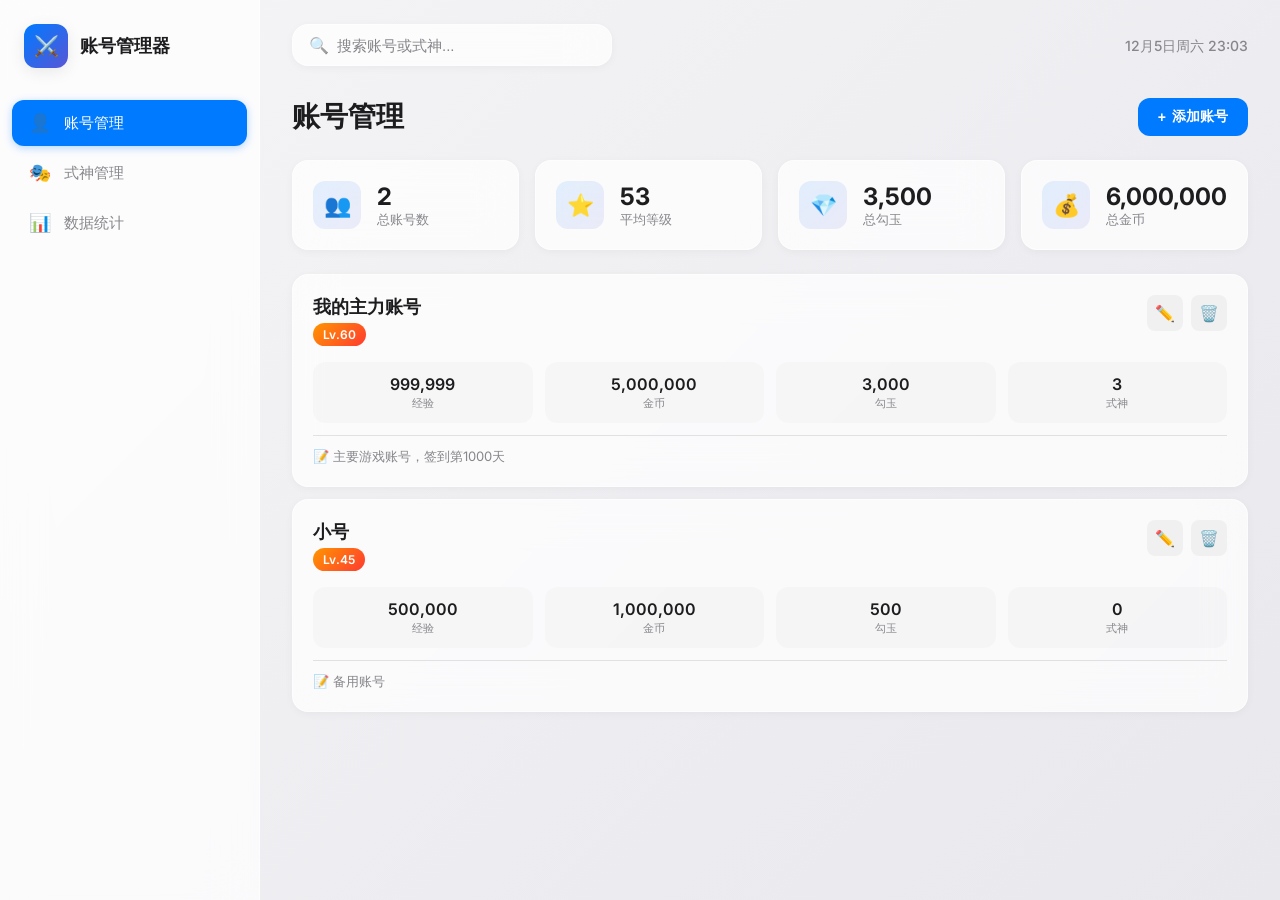
==== index.html @ 3b4119e4 "Initial commit: Apple style Onmyoji Account Manager" ====
<!DOCTYPE html>
<html lang="zh-CN">
<head>
    <meta charset="UTF-8">
    <meta name="viewport" content="width=device-width, initial-scale=1.0">
    <title>阴阳师账号管理器</title>
    <link rel="stylesheet" href="styles.css">
    <link href="https://fonts.googleapis.com/css2?family=Inter:wght@300;400;500;600;700&display=swap" rel="stylesheet">
</head>
<body>
    <div class="container">
        <!-- 侧边栏 -->
        <aside class="sidebar">
            <div class="logo">
                <div class="logo-icon">⚔️</div>
                <h1>账号管理器</h1>
            </div>
            <nav class="nav-menu">
                <button class="nav-item active" data-view="accounts">
                    <span class="nav-icon">👤</span>
                    <span>账号管理</span>
                </button>
                <button class="nav-item" data-view="shikigami">
                    <span class="nav-icon">🎭</span>
                    <span>式神管理</span>
                </button>
                <button class="nav-item" data-view="stats">
                    <span class="nav-icon">📊</span>
                    <span>数据统计</span>
                </button>
            </nav>
        </aside>

        <!-- 主内容区 -->
        <main class="main-content">
            <!-- 顶部栏 -->
            <header class="top-bar">
                <div class="search-box">
                    <span class="search-icon">🔍</span>
                    <input type="text" id="searchInput" placeholder="搜索账号或式神...">
                </div>
                <div class="user-info">
                    <span class="current-time" id="currentTime"></span>
                </div>
            </header>

            <!-- 账号管理视图 -->
            <section id="accountsView" class="view active">
                <div class="view-header">
                    <h2>账号管理</h2>
                    <button class="btn-primary" id="addAccountBtn">
                        <span>+</span> 添加账号
                    </button>
                </div>

                <!-- 统计卡片 -->
                <div class="stats-grid">
                    <div class="stat-card">
                        <div class="stat-icon">👥</div>
                        <div class="stat-info">
                            <span class="stat-value" id="totalAccounts">0</span>
                            <span class="stat-label">总账号数</span>
                        </div>
                    </div>
                    <div class="stat-card">
                        <div class="stat-icon">⭐</div>
                        <div class="stat-info">
                            <span class="stat-value" id="avgLevel">0</span>
                            <span class="stat-label">平均等级</span>
                        </div>
                    </div>
                    <div class="stat-card">
                        <div class="stat-icon">💎</div>
                        <div class="stat-info">
                            <span class="stat-value" id="totalJade">0</span>
                            <span class="stat-label">总勾玉</span>
                        </div>
                    </div>
                    <div class="stat-card">
                        <div class="stat-icon">💰</div>
                        <div class="stat-info">
                            <span class="stat-value" id="totalGold">0</span>
                            <span class="stat-label">总金币</span>
                        </div>
                    </div>
                </div>

                <!-- 账号列表 -->
                <div class="account-list" id="accountList">
                    <!-- 账号卡片将动态生成 -->
                </div>
            </section>

            <!-- 式神管理视图 -->
            <section id="shikigamiView" class="view">
                <div class="view-header">
                    <h2>式神管理</h2>
                    <div class="header-actions">
                        <select id="accountSelect" class="select-input">
                            <option value="">选择账号</option>
                        </select>
                        <button class="btn-primary" id="addShikigamiBtn">
                            <span>+</span> 添加式神
                        </button>
                    </div>
                </div>

                <div class="shikigami-grid" id="shikigamiList">
                    <!-- 式神卡片将动态生成 -->
                </div>
            </section>

            <!-- 数据统计视图 -->
            <section id="statsView" class="view">
                <div class="view-header">
                    <h2>数据统计</h2>
                </div>
                <div class="stats-overview">
                    <div class="chart-card">
                        <h3>账号等级分布</h3>
                        <div class="chart-placeholder">
                            <span>📈</span>
                            <p>等级分布图表</p>
                        </div>
                    </div>
                    <div class="chart-card">
                        <h3>式神稀有度统计</h3>
                        <div class="chart-placeholder">
                            <span>📊</span>
                            <p>稀有度统计图表</p>
                        </div>
                    </div>
                </div>
            </section>
        </main>
    </div>

    <!-- 添加/编辑账号弹窗 -->
    <div class="modal" id="accountModal">
        <div class="modal-content">
            <div class="modal-header">
                <h3 id="accountModalTitle">添加账号</h3>
                <button class="close-btn" onclick="closeAccountModal()">&times;</button>
            </div>
            <form id="accountForm">
                <input type="hidden" id="accountId">
                <div class="form-group">
                    <label>账号名称</label>
                    <input type="text" id="accountName" required placeholder="输入账号名称">
                </div>
                <div class="form-row">
                    <div class="form-group">
                        <label>等级</label>
                        <input type="number" id="accountLevel" min="1" max="60" value="1">
                    </div>
                    <div class="form-group">
                        <label>经验</label>
                        <input type="number" id="accountExp" min="0" value="0">
                    </div>
                </div>
                <div class="form-row">
                    <div class="form-group">
                        <label>金币</label>
                        <input type="number" id="accountGold" min="0" value="0">
                    </div>
                    <div class="form-group">
                        <label>勾玉</label>
                        <input type="number" id="accountJade" min="0" value="0">
                    </div>
                </div>
                <div class="form-group">
                    <label>备注</label>
                    <textarea id="accountNote" rows="2" placeholder="添加备注..."></textarea>
                </div>
                <div class="modal-footer">
                    <button type="button" class="btn-secondary" onclick="closeAccountModal()">取消</button>
                    <button type="submit" class="btn-primary">保存</button>
                </div>
            </form>
        </div>
    </div>

    <!-- 添加/编辑式神弹窗 -->
    <div class="modal" id="shikigamiModal">
        <div class="modal-content">
            <div class="modal-header">
                <h3 id="shikigamiModalTitle">添加式神</h3>
                <button class="close-btn" onclick="closeShikigamiModal()">&times;</button>
            </div>
            <form id="shikigamiForm">
                <input type="hidden" id="shikigamiId">
                <input type="hidden" id="shikigamiAccountId">
                <div class="form-group">
                    <label>式神名称</label>
                    <input type="text" id="shikigamiName" required placeholder="输入式神名称">
                </div>
                <div class="form-row">
                    <div class="form-group">
                        <label>稀有度</label>
                        <select id="shikigamiRarity" class="select-input">
                            <option value="N">N</option>
                            <option value="R">R</option>
                            <option value="SR">SR</option>
                            <option value="SSR">SSR</option>
                            <option value="SP">SP</option>
                        </select>
                    </div>
                    <div class="form-group">
                        <label>等级</label>
                        <input type="number" id="shikigamiLevel" min="1" max="40" value="1">
                    </div>
                </div>
                <div class="form-row">
                    <div class="form-group">
                        <label>技能等级</label>
                        <input type="text" id="shikigamiSkills" placeholder="如: 111, 555">
                    </div>
                    <div class="form-group">
                        <label>觉醒</label>
                        <select id="shikigamiAwakened" class="select-input">
                            <option value="false">未觉醒</option>
                            <option value="true">已觉醒</option>
                        </select>
                    </div>
                </div>
                <div class="form-group">
                    <label>御魂配置</label>
                    <input type="text" id="shikigamiSoul" placeholder="如: 破势 2+2+2">
                </div>
                <div class="modal-footer">
                    <button type="button" class="btn-secondary" onclick="closeShikigamiModal()">取消</button>
                    <button type="submit" class="btn-primary">保存</button>
                </div>
            </form>
        </div>
    </div>

    <!-- 删除确认弹窗 -->
    <div class="modal" id="confirmModal">
        <div class="modal-content modal-small">
            <div class="modal-header">
                <h3>确认删除</h3>
                <button class="close-btn" onclick="closeConfirmModal()">&times;</button>
            </div>
            <div class="modal-body">
                <p>确定要删除此项吗？此操作无法撤销。</p>
            </div>
            <div class="modal-footer">
                <button type="button" class="btn-secondary" onclick="closeConfirmModal()">取消</button>
                <button type="button" class="btn-danger" id="confirmDeleteBtn">删除</button>
            </div>
        </div>
    </div>

    <script src="app.js"></script>
</body>
</html>
---- styles.css ----
* {
    margin: 0;
    padding: 0;
    box-sizing: border-box;
}

:root {
    --bg-primary: #f5f5f7;
    --bg-secondary: #ffffff;
    --bg-tertiary: rgba(255, 255, 255, 0.72);
    --text-primary: #1d1d1f;
    --text-secondary: #86868b;
    --accent-blue: #007aff;
    --accent-blue-hover: #0056cc;
    --accent-red: #ff3b30;
    --border-color: rgba(0, 0, 0, 0.1);
    --shadow-light: 0 2px 8px rgba(0, 0, 0, 0.04);
    --shadow-medium: 0 4px 16px rgba(0, 0, 0, 0.08);
    --shadow-heavy: 0 8px 32px rgba(0, 0, 0, 0.12);
    --glass-bg: rgba(255, 255, 255, 0.72);
    --glass-border: rgba(255, 255, 255, 0.5);
    --radius-small: 8px;
    --radius-medium: 12px;
    --radius-large: 16px;
    --radius-xl: 20px;
}

body {
    font-family: -apple-system, BlinkMacSystemFont, 'Inter', 'SF Pro Display', 'Segoe UI', Roboto, sans-serif;
    background: linear-gradient(135deg, #f5f5f7 0%, #e8e8ed 100%);
    min-height: 100vh;
    color: var(--text-primary);
    -webkit-font-smoothing: antialiased;
    -moz-osx-font-smoothing: grayscale;
}

.container {
    display: flex;
    min-height: 100vh;
}

/* 侧边栏 */
.sidebar {
    width: 260px;
    background: var(--glass-bg);
    backdrop-filter: blur(20px);
    -webkit-backdrop-filter: blur(20px);
    border-right: 1px solid var(--glass-border);
    padding: 24px 0;
    position: fixed;
    height: 100vh;
    left: 0;
    top: 0;
}

.logo {
    display: flex;
    align-items: center;
    gap: 12px;
    padding: 0 24px 32px;
}

.logo-icon {
    width: 44px;
    height: 44px;
    background: linear-gradient(135deg, #007aff 0%, #5856d6 100%);
    border-radius: var(--radius-medium);
    display: flex;
    align-items: center;
    justify-content: center;
    font-size: 20px;
    box-shadow: var(--shadow-medium);
}

.logo h1 {
    font-size: 18px;
    font-weight: 600;
    color: var(--text-primary);
}

.nav-menu {
    display: flex;
    flex-direction: column;
    gap: 4px;
    padding: 0 12px;
}

.nav-item {
    display: flex;
    align-items: center;
    gap: 12px;
    padding: 12px 16px;
    border: none;
    background: transparent;
    border-radius: var(--radius-medium);
    cursor: pointer;
    transition: all 0.2s ease;
    font-size: 15px;
    font-weight: 500;
    color: var(--text-secondary);
    text-align: left;
}

.nav-item:hover {
    background: rgba(0, 0, 0, 0.04);
    color: var(--text-primary);
}

.nav-item.active {
    background: var(--accent-blue);
    color: white;
    box-shadow: 0 2px 8px rgba(0, 122, 255, 0.3);
}

.nav-icon {
    font-size: 18px;
    width: 24px;
    text-align: center;
}

/* 主内容区 */
.main-content {
    flex: 1;
    margin-left: 260px;
    padding: 24px 32px;
}

/* 顶部栏 */
.top-bar {
    display: flex;
    justify-content: space-between;
    align-items: center;
    margin-bottom: 32px;
}

.search-box {
    display: flex;
    align-items: center;
    gap: 8px;
    background: var(--glass-bg);
    backdrop-filter: blur(20px);
    -webkit-backdrop-filter: blur(20px);
    padding: 10px 16px;
    border-radius: var(--radius-large);
    border: 1px solid var(--glass-border);
    box-shadow: var(--shadow-light);
    width: 320px;
}

.search-icon {
    font-size: 16px;
    opacity: 0.6;
}

.search-box input {
    border: none;
    background: transparent;
    outline: none;
    font-size: 15px;
    flex: 1;
    color: var(--text-primary);
}

.search-box input::placeholder {
    color: var(--text-secondary);
}

.current-time {
    font-size: 14px;
    color: var(--text-secondary);
    font-weight: 500;
}

/* 视图 */
.view {
    display: none;
}

.view.active {
    display: block;
    animation: fadeIn 0.3s ease;
}

@keyframes fadeIn {
    from { opacity: 0; transform: translateY(10px); }
    to { opacity: 1; transform: translateY(0); }
}

.view-header {
    display: flex;
    justify-content: space-between;
    align-items: center;
    margin-bottom: 24px;
}

.view-header h2 {
    font-size: 28px;
    font-weight: 700;
}

.header-actions {
    display: flex;
    gap: 12px;
    align-items: center;
}

/* 按钮 */
.btn-primary {
    display: flex;
    align-items: center;
    gap: 6px;
    padding: 10px 20px;
    background: var(--accent-blue);
    color: white;
    border: none;
    border-radius: var(--radius-medium);
    font-size: 14px;
    font-weight: 600;
    cursor: pointer;
    transition: all 0.2s ease;
}

.btn-primary:hover {
    background: var(--accent-blue-hover);
    transform: translateY(-1px);
    box-shadow: 0 4px 12px rgba(0, 122, 255, 0.3);
}

.btn-primary:active {
    transform: translateY(0);
}

.btn-secondary {
    padding: 10px 20px;
    background: rgba(0, 0, 0, 0.04);
    color: var(--text-primary);
    border: none;
    border-radius: var(--radius-medium);
    font-size: 14px;
    font-weight: 500;
    cursor: pointer;
    transition: all 0.2s ease;
}

.btn-secondary:hover {
    background: rgba(0, 0, 0, 0.08);
}

.btn-danger {
    padding: 10px 20px;
    background: var(--accent-red);
    color: white;
    border: none;
    border-radius: var(--radius-medium);
    font-size: 14px;
    font-weight: 600;
    cursor: pointer;
    transition: all 0.2s ease;
}

.btn-danger:hover {
    background: #d63027;
    box-shadow: 0 4px 12px rgba(255, 59, 48, 0.3);
}

/* 统计卡片 */
.stats-grid {
    display: grid;
    grid-template-columns: repeat(4, 1fr);
    gap: 16px;
    margin-bottom: 24px;
}

.stat-card {
    background: var(--glass-bg);
    backdrop-filter: blur(20px);
    -webkit-backdrop-filter: blur(20px);
    padding: 20px;
    border-radius: var(--radius-large);
    border: 1px solid var(--glass-border);
    box-shadow: var(--shadow-light);
    display: flex;
    align-items: center;
    gap: 16px;
    transition: all 0.3s ease;
}

.stat-card:hover {
    transform: translateY(-2px);
    box-shadow: var(--shadow-medium);
}

.stat-icon {
    width: 48px;
    height: 48px;
    background: linear-gradient(135deg, rgba(0, 122, 255, 0.1) 0%, rgba(88, 86, 214, 0.1) 100%);
    border-radius: var(--radius-medium);
    display: flex;
    align-items: center;
    justify-content: center;
    font-size: 22px;
}

.stat-info {
    display: flex;
    flex-direction: column;
}

.stat-value {
    font-size: 24px;
    font-weight: 700;
    color: var(--text-primary);
}

.stat-label {
    font-size: 13px;
    color: var(--text-secondary);
    font-weight: 500;
}

/* 账号列表 */
.account-list {
    display: flex;
    flex-direction: column;
    gap: 12px;
}

.account-card {
    background: var(--glass-bg);
    backdrop-filter: blur(20px);
    -webkit-backdrop-filter: blur(20px);
    padding: 20px;
    border-radius: var(--radius-large);
    border: 1px solid var(--glass-border);
    box-shadow: var(--shadow-light);
    transition: all 0.3s ease;
}

.account-card:hover {
    transform: translateY(-2px);
    box-shadow: var(--shadow-medium);
}

.account-header {
    display: flex;
    justify-content: space-between;
    align-items: flex-start;
    margin-bottom: 16px;
}

.account-name {
    font-size: 18px;
    font-weight: 600;
    margin-bottom: 4px;
}

.account-level {
    display: inline-flex;
    align-items: center;
    gap: 4px;
    background: linear-gradient(135deg, #ff9500 0%, #ff3b30 100%);
    color: white;
    padding: 4px 10px;
    border-radius: 20px;
    font-size: 12px;
    font-weight: 600;
}

.account-actions {
    display: flex;
    gap: 8px;
}

.action-btn {
    width: 36px;
    height: 36px;
    border: none;
    background: rgba(0, 0, 0, 0.04);
    border-radius: var(--radius-small);
    cursor: pointer;
    font-size: 16px;
    transition: all 0.2s ease;
}

.action-btn:hover {
    background: rgba(0, 0, 0, 0.08);
}

.action-btn.delete:hover {
    background: rgba(255, 59, 48, 0.1);
    color: var(--accent-red);
}

.account-stats {
    display: grid;
    grid-template-columns: repeat(4, 1fr);
    gap: 12px;
}

.account-stat {
    text-align: center;
    padding: 12px;
    background: rgba(0, 0, 0, 0.02);
    border-radius: var(--radius-medium);
}

.account-stat-value {
    font-size: 16px;
    font-weight: 600;
    color: var(--text-primary);
}

.account-stat-label {
    font-size: 11px;
    color: var(--text-secondary);
    margin-top: 2px;
}

.account-note {
    margin-top: 12px;
    padding-top: 12px;
    border-top: 1px solid var(--border-color);
    font-size: 13px;
    color: var(--text-secondary);
}

/* 式神网格 */
.shikigami-grid {
    display: grid;
    grid-template-columns: repeat(auto-fill, minmax(280px, 1fr));
    gap: 16px;
}

.shikigami-card {
    background: var(--glass-bg);
    backdrop-filter: blur(20px);
    -webkit-backdrop-filter: blur(20px);
    padding: 20px;
    border-radius: var(--radius-large);
    border: 1px solid var(--glass-border);
    box-shadow: var(--shadow-light);
    transition: all 0.3s ease;
}

.shikigami-card:hover {
    transform: translateY(-4px);
    box-shadow: var(--shadow-medium);
}

.shikigami-header {
    display: flex;
    justify-content: space-between;
    align-items: flex-start;
    margin-bottom: 12px;
}

.shikigami-name {
    font-size: 16px;
    font-weight: 600;
}

.rarity-badge {
    padding: 4px 10px;
    border-radius: 20px;
    font-size: 11px;
    font-weight: 700;
    text-transform: uppercase;
}

.rarity-SP { background: linear-gradient(135deg, #ff2d55 0%, #ff6b6b 100%); color: white; }
.rarity-SSR { background: linear-gradient(135deg, #ff9500 0%, #ffcc00 100%); color: white; }
.rarity-SR { background: linear-gradient(135deg, #5856d6 0%, #af52de 100%); color: white; }
.rarity-R { background: linear-gradient(135deg, #34c759 0%, #30d158 100%); color: white; }
.rarity-N { background: rgba(0, 0, 0, 0.1); color: var(--text-secondary); }

.shikigami-info {
    display: flex;
    justify-content: space-between;
    margin-bottom: 12px;
    font-size: 13px;
}

.shikigami-info span {
    color: var(--text-secondary);
}

.shikigami-info strong {
    color: var(--text-primary);
}

.shikigami-soul {
    padding: 8px 12px;
    background: rgba(0, 122, 255, 0.08);
    border-radius: var(--radius-small);
    font-size: 12px;
    color: var(--accent-blue);
    margin-bottom: 12px;
}

.shikigami-actions {
    display: flex;
    gap: 8px;
    padding-top: 12px;
    border-top: 1px solid var(--border-color);
}

/* 统计视图 */
.stats-overview {
    display: grid;
    grid-template-columns: repeat(2, 1fr);
    gap: 20px;
}

.chart-card {
    background: var(--glass-bg);
    backdrop-filter: blur(20px);
    -webkit-backdrop-filter: blur(20px);
    padding: 24px;
    border-radius: var(--radius-large);
    border: 1px solid var(--glass-border);
    box-shadow: var(--shadow-light);
}

.chart-card h3 {
    font-size: 18px;
    font-weight: 600;
    margin-bottom: 20px;
}

.chart-placeholder {
    display: flex;
    flex-direction: column;
    align-items: center;
    justify-content: center;
    padding: 60px 20px;
    background: rgba(0, 0, 0, 0.02);
    border-radius: var(--radius-medium);
}

.chart-placeholder span {
    font-size: 48px;
    margin-bottom: 12px;
}

.chart-placeholder p {
    color: var(--text-secondary);
    font-size: 14px;
}

/* 弹窗 */
.modal {
    display: none;
    position: fixed;
    top: 0;
    left: 0;
    width: 100%;
    height: 100%;
    background: rgba(0, 0, 0, 0.4);
    backdrop-filter: blur(4px);
    -webkit-backdrop-filter: blur(4px);
    z-index: 1000;
    align-items: center;
    justify-content: center;
}

.modal.active {
    display: flex;
    animation: fadeIn 0.2s ease;
}

.modal-content {
    background: var(--glass-bg);
    backdrop-filter: blur(20px);
    -webkit-backdrop-filter: blur(20px);
    border-radius: var(--radius-xl);
    border: 1px solid var(--glass-border);
    box-shadow: var(--shadow-heavy);
    width: 100%;
    max-width: 480px;
    max-height: 90vh;
    overflow-y: auto;
    animation: slideUp 0.3s ease;
}

.modal-small {
    max-width: 360px;
}

@keyframes slideUp {
    from { opacity: 0; transform: translateY(20px); }
    to { opacity: 1; transform: translateY(0); }
}

.modal-header {
    display: flex;
    justify-content: space-between;
    align-items: center;
    padding: 20px 24px;
    border-bottom: 1px solid var(--border-color);
}

.modal-header h3 {
    font-size: 18px;
    font-weight: 600;
}

.close-btn {
    width: 32px;
    height: 32px;
    border: none;
    background: rgba(0, 0, 0, 0.04);
    border-radius: 50%;
    cursor: pointer;
    font-size: 18px;
    color: var(--text-secondary);
    transition: all 0.2s ease;
}

.close-btn:hover {
    background: rgba(0, 0, 0, 0.08);
    color: var(--text-primary);
}

.modal-body {
    padding: 24px;
}

.modal-body p {
    text-align: center;
    color: var(--text-secondary);
}

.modal-footer {
    display: flex;
    justify-content: flex-end;
    gap: 12px;
    padding: 20px 24px;
    border-top: 1px solid var(--border-color);
}

/* 表单 */
form {
    padding: 24px;
}

.form-group {
    margin-bottom: 16px;
}

.form-group label {
    display: block;
    font-size: 13px;
    font-weight: 500;
    color: var(--text-secondary);
    margin-bottom: 6px;
}

.form-group input,
.form-group textarea,
.select-input {
    width: 100%;
    padding: 10px 14px;
    border: 1px solid rgba(0, 0, 0, 0.1);
    border-radius: var(--radius-medium);
    font-size: 15px;
    background: rgba(255, 255, 255, 0.8);
    transition: all 0.2s ease;
    outline: none;
}

.form-group input:focus,
.form-group textarea:focus,
.select-input:focus {
    border-color: var(--accent-blue);
    box-shadow: 0 0 0 3px rgba(0, 122, 255, 0.1);
}

.form-group textarea {
    resize: vertical;
    min-height: 60px;
}

.form-row {
    display: grid;
    grid-template-columns: 1fr 1fr;
    gap: 12px;
}

.select-input {
    cursor: pointer;
}

/* 空状态 */
.empty-state {
    text-align: center;
    padding: 60px 20px;
    color: var(--text-secondary);
}

.empty-state-icon {
    font-size: 64px;
    margin-bottom: 16px;
    opacity: 0.5;
}

.empty-state p {
    font-size: 15px;
}

/* 响应式 */
@media (max-width: 1024px) {
    .stats-grid {
        grid-template-columns: repeat(2, 1fr);
    }
    
    .stats-overview {
        grid-template-columns: 1fr;
    }
}

@media (max-width: 768px) {
    .sidebar {
        width: 72px;
    }
    
    .logo h1,
    .nav-item span:last-child {
        display: none;
    }
    
    .main-content {
        margin-left: 72px;
        padding: 16px;
    }
    
    .stats-grid {
        grid-template-columns: 1fr;
    }
    
    .account-stats {
        grid-template-columns: repeat(2, 1fr);
    }
    
    .shikigami-grid {
        grid-template-columns: 1fr;
    }
}
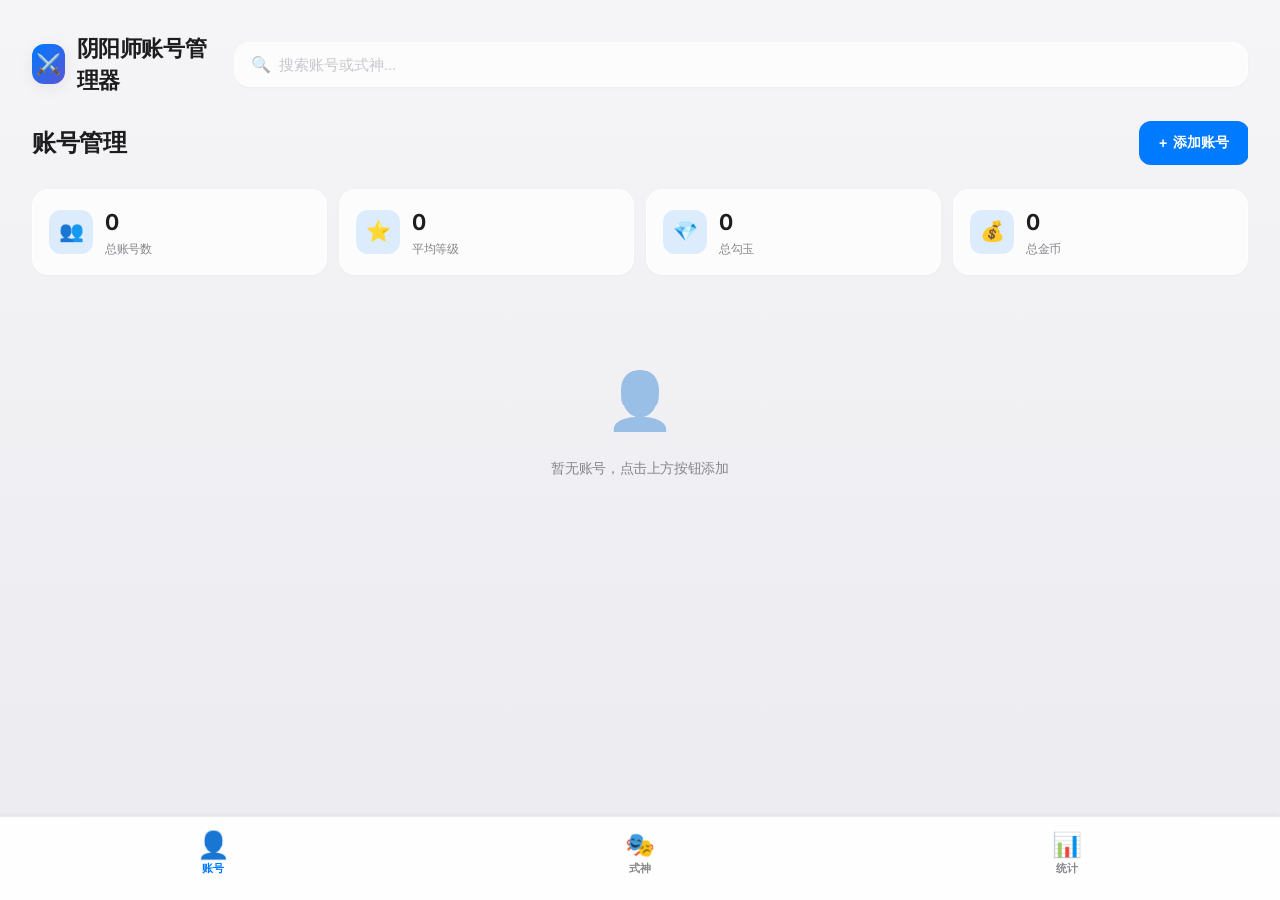
==== commit 76455995: "重大UI更新：底部导航栏 + 彻底解决横向滚动" ====
--- a/index.html
+++ b/index.html
@@ -2,48 +2,28 @@
 <html lang="zh-CN">
 <head>
     <meta charset="UTF-8">
-    <meta name="viewport" content="width=device-width, initial-scale=1.0">
+    <meta name="viewport" content="width=device-width, initial-scale=1.0, maximum-scale=1.0, user-scalable=no, viewport-fit=cover">
+    <meta name="apple-mobile-web-app-capable" content="yes">
+    <meta name="apple-mobile-web-app-status-bar-style" content="default">
     <title>阴阳师账号管理器</title>
     <link rel="stylesheet" href="styles.css">
     <link href="https://fonts.googleapis.com/css2?family=Inter:wght@300;400;500;600;700&display=swap" rel="stylesheet">
 </head>
 <body>
     <div class="container">
-        <!-- 侧边栏 -->
-        <aside class="sidebar">
-            <div class="logo">
-                <div class="logo-icon">⚔️</div>
-                <h1>账号管理器</h1>
-            </div>
-            <nav class="nav-menu">
-                <button class="nav-item active" data-view="accounts">
-                    <span class="nav-icon">👤</span>
-                    <span>账号管理</span>
-                </button>
-                <button class="nav-item" data-view="shikigami">
-                    <span class="nav-icon">🎭</span>
-                    <span>式神管理</span>
-                </button>
-                <button class="nav-item" data-view="stats">
-                    <span class="nav-icon">📊</span>
-                    <span>数据统计</span>
-                </button>
-            </nav>
-        </aside>
-
         <!-- 主内容区 -->
         <main class="main-content">
             <!-- 顶部栏 -->
             <header class="top-bar">
+                <div class="app-title">
+                    <span class="app-icon">⚔️</span>
+                    <h1>阴阳师账号管理器</h1>
+                </div>
                 <div class="search-box">
                     <span class="search-icon">🔍</span>
                     <input type="text" id="searchInput" placeholder="搜索账号或式神...">
                 </div>
-                <div class="user-info">
-                    <span class="current-time" id="currentTime"></span>
-                </div>
             </header>
-
             <!-- 账号管理视图 -->
             <section id="accountsView" class="view active">
                 <div class="view-header">
@@ -52,7 +32,6 @@
                         <span>+</span> 添加账号
                     </button>
                 </div>
-
                 <!-- 统计卡片 -->
                 <div class="stats-grid">
                     <div class="stat-card">
@@ -84,13 +63,11 @@
                         </div>
                     </div>
                 </div>
-
                 <!-- 账号列表 -->
                 <div class="account-list" id="accountList">
                     <!-- 账号卡片将动态生成 -->
                 </div>
             </section>
-
             <!-- 式神管理视图 -->
             <section id="shikigamiView" class="view">
                 <div class="view-header">
@@ -104,12 +81,10 @@
                         </button>
                     </div>
                 </div>
-
                 <div class="shikigami-grid" id="shikigamiList">
                     <!-- 式神卡片将动态生成 -->
                 </div>
             </section>
-
             <!-- 数据统计视图 -->
             <section id="statsView" class="view">
                 <div class="view-header">
@@ -133,8 +108,22 @@
                 </div>
             </section>
         </main>
-    </div>
-
+        <!-- 底部导航栏 - iOS Tab Bar Style -->
+        <nav class="tab-bar">
+            <button class="tab-item active" data-view="accounts">
+                <span class="tab-icon">👤</span>
+                <span class="tab-label">账号</span>
+            </button>
+            <button class="tab-item" data-view="shikigami">
+                <span class="tab-icon">🎭</span>
+                <span class="tab-label">式神</span>
+            </button>
+            <button class="tab-item" data-view="stats">
+                <span class="tab-icon">📊</span>
+                <span class="tab-label">统计</span>
+            </button>
+        </nav>
+    </div>
     <!-- 添加/编辑账号弹窗 -->
     <div class="modal" id="accountModal">
         <div class="modal-content">
@@ -179,7 +168,6 @@
             </form>
         </div>
     </div>
-
     <!-- 添加/编辑式神弹窗 -->
     <div class="modal" id="shikigamiModal">
         <div class="modal-content">
@@ -234,7 +222,6 @@
             </form>
         </div>
     </div>
-
     <!-- 删除确认弹窗 -->
     <div class="modal" id="confirmModal">
         <div class="modal-content modal-small">
@@ -251,7 +238,6 @@
             </div>
         </div>
     </div>
-
     <script src="app.js"></script>
 </body>
 </html>
--- a/styles.css
+++ b/styles.css
@@ -1,155 +1,194 @@
-* {
+/* ==============================================
+   阴阳师账号管理器 - iOS底部导航风格
+   优化：彻底解决横向滚动 + 底部Tab Bar
+   ============================================== */
+
+/* 防止横向滚动 - 根级别 */
+html, body {
+    overflow-x: hidden !important;
+    width: 100% !important;
+    max-width: 100% !important;
+}
+
+/* CSS Reset with performance optimization */
+*, *::before, *::after {
     margin: 0;
     padding: 0;
     box-sizing: border-box;
-}
-
+    -webkit-tap-highlight-color: transparent;
+    max-width: 100% !important;
+}
+
+/* CSS Variables - Design System */
 :root {
+    /* Colors */
     --bg-primary: #f5f5f7;
     --bg-secondary: #ffffff;
-    --bg-tertiary: rgba(255, 255, 255, 0.72);
+    --glass-bg: rgba(255, 255, 255, 0.72);
+    --glass-bg-strong: rgba(255, 255, 255, 0.85);
+    --glass-border: rgba(255, 255, 255, 0.6);
     --text-primary: #1d1d1f;
     --text-secondary: #86868b;
+    --text-tertiary: #c7c7cc;
     --accent-blue: #007aff;
     --accent-blue-hover: #0056cc;
+    --accent-blue-light: rgba(0, 122, 255, 0.12);
     --accent-red: #ff3b30;
-    --border-color: rgba(0, 0, 0, 0.1);
-    --shadow-light: 0 2px 8px rgba(0, 0, 0, 0.04);
-    --shadow-medium: 0 4px 16px rgba(0, 0, 0, 0.08);
-    --shadow-heavy: 0 8px 32px rgba(0, 0, 0, 0.12);
-    --glass-bg: rgba(255, 255, 255, 0.72);
-    --glass-border: rgba(255, 255, 255, 0.5);
-    --radius-small: 8px;
-    --radius-medium: 12px;
-    --radius-large: 16px;
+    --accent-red-light: rgba(255, 59, 48, 0.12);
+    --accent-orange: #ff9500;
+    --accent-green: #34c759;
+    --accent-purple: #5856d6;
+    --border-color: rgba(0, 0, 0, 0.06);
+    --separator-color: rgba(0, 0, 0, 0.1);
+    --tab-bar-bg: rgba(255, 255, 255, 0.95);
+
+    /* Shadows - Apple style */
+    --shadow-xs: 0 1px 3px rgba(0, 0, 0, 0.03);
+    --shadow-sm: 0 2px 8px rgba(0, 0, 0, 0.04);
+    --shadow-md: 0 4px 16px rgba(0, 0, 0, 0.06);
+    --shadow-lg: 0 8px 32px rgba(0, 0, 0, 0.1);
+    --shadow-blue: 0 4px 14px rgba(0, 122, 255, 0.25);
+    --shadow-tab: 0 -1px 4px rgba(0, 0, 0, 0.05);
+
+    /* Border Radius */
+    --radius-xs: 6px;
+    --radius-sm: 8px;
+    --radius-md: 12px;
+    --radius-lg: 16px;
     --radius-xl: 20px;
+    --radius-2xl: 24px;
+
+    /* Spacing */
+    --spacing-xs: 4px;
+    --spacing-sm: 8px;
+    --spacing-md: 12px;
+    --spacing-lg: 16px;
+    --spacing-xl: 20px;
+    --spacing-2xl: 24px;
+    --spacing-3xl: 32px;
+    --tab-bar-height: 84px;
+
+    /* Animation */
+    --transition-fast: 0.15s cubic-bezier(0.25, 0.1, 0.25, 1);
+    --transition-normal: 0.25s cubic-bezier(0.25, 0.1, 0.25, 1);
+    --transition-slow: 0.35s cubic-bezier(0.25, 0.1, 0.25, 1);
+}
+
+/* Base Styles */
+html {
+    font-size: 16px;
+    scroll-behavior: smooth;
 }
 
 body {
-    font-family: -apple-system, BlinkMacSystemFont, 'Inter', 'SF Pro Display', 'Segoe UI', Roboto, sans-serif;
-    background: linear-gradient(135deg, #f5f5f7 0%, #e8e8ed 100%);
+    font-family: -apple-system, BlinkMacSystemFont, 'SF Pro Display', 'Inter', 'Segoe UI', Roboto, sans-serif;
+    background: linear-gradient(180deg, #f5f5f7 0%, #ebebf0 100%);
+    background-attachment: fixed;
     min-height: 100vh;
     color: var(--text-primary);
     -webkit-font-smoothing: antialiased;
     -moz-osx-font-smoothing: grayscale;
-}
-
+    line-height: 1.47059;
+    font-weight: 400;
+    letter-spacing: -0.022em;
+    position: relative;
+}
+
+/* Hardware acceleration for smooth animations */
+.main-content,
+.stat-card,
+.account-card,
+.shikigami-card,
+.btn-primary,
+.modal-content,
+.tab-bar {
+    will-change: transform;
+    transform: translateZ(0);
+    -webkit-transform: translateZ(0);
+}
+
+/* Container Layout - 防止溢出 */
 .container {
     display: flex;
+    flex-direction: column;
     min-height: 100vh;
-}
-
-/* 侧边栏 */
-.sidebar {
-    width: 260px;
-    background: var(--glass-bg);
-    backdrop-filter: blur(20px);
-    -webkit-backdrop-filter: blur(20px);
-    border-right: 1px solid var(--glass-border);
-    padding: 24px 0;
-    position: fixed;
-    height: 100vh;
-    left: 0;
-    top: 0;
-}
-
-.logo {
-    display: flex;
-    align-items: center;
-    gap: 12px;
-    padding: 0 24px 32px;
-}
-
-.logo-icon {
-    width: 44px;
-    height: 44px;
-    background: linear-gradient(135deg, #007aff 0%, #5856d6 100%);
-    border-radius: var(--radius-medium);
+    position: relative;
+    width: 100%;
+    max-width: 100%;
+    overflow-x: hidden !important;
+}
+
+/* ==============================================
+   Main Content Area
+   ============================================== */
+.main-content {
+    flex: 1;
+    padding: var(--spacing-xl);
+    padding-bottom: calc(var(--tab-bar-height) + var(--spacing-lg));
+    width: 100%;
+    max-width: 100%;
+    overflow-x: hidden !important;
+}
+
+/* Top Bar */
+.top-bar {
+    display: flex;
+    flex-direction: column;
+    gap: var(--spacing-lg);
+    margin-bottom: var(--spacing-2xl);
+    width: 100%;
+    max-width: 100%;
+}
+
+.app-title {
+    display: flex;
+    align-items: center;
+    gap: var(--spacing-md);
+}
+
+.app-icon {
+    width: 40px;
+    height: 40px;
+    background: linear-gradient(135deg, var(--accent-blue) 0%, var(--accent-purple) 100%);
+    border-radius: var(--radius-md);
     display: flex;
     align-items: center;
     justify-content: center;
     font-size: 20px;
-    box-shadow: var(--shadow-medium);
-}
-
-.logo h1 {
-    font-size: 18px;
-    font-weight: 600;
-    color: var(--text-primary);
-}
-
-.nav-menu {
-    display: flex;
-    flex-direction: column;
-    gap: 4px;
-    padding: 0 12px;
-}
-
-.nav-item {
-    display: flex;
-    align-items: center;
-    gap: 12px;
-    padding: 12px 16px;
-    border: none;
-    background: transparent;
-    border-radius: var(--radius-medium);
-    cursor: pointer;
-    transition: all 0.2s ease;
-    font-size: 15px;
-    font-weight: 500;
-    color: var(--text-secondary);
-    text-align: left;
-}
-
-.nav-item:hover {
-    background: rgba(0, 0, 0, 0.04);
-    color: var(--text-primary);
-}
-
-.nav-item.active {
-    background: var(--accent-blue);
-    color: white;
-    box-shadow: 0 2px 8px rgba(0, 122, 255, 0.3);
-}
-
-.nav-icon {
-    font-size: 18px;
-    width: 24px;
-    text-align: center;
-}
-
-/* 主内容区 */
-.main-content {
-    flex: 1;
-    margin-left: 260px;
-    padding: 24px 32px;
-}
-
-/* 顶部栏 */
-.top-bar {
-    display: flex;
-    justify-content: space-between;
-    align-items: center;
-    margin-bottom: 32px;
+    box-shadow: var(--shadow-md);
+}
+
+.app-title h1 {
+    font-size: 22px;
+    font-weight: 700;
+    letter-spacing: -0.02em;
 }
 
 .search-box {
     display: flex;
     align-items: center;
-    gap: 8px;
+    gap: var(--spacing-sm);
     background: var(--glass-bg);
     backdrop-filter: blur(20px);
     -webkit-backdrop-filter: blur(20px);
     padding: 10px 16px;
-    border-radius: var(--radius-large);
-    border: 1px solid var(--glass-border);
-    box-shadow: var(--shadow-light);
-    width: 320px;
+    border-radius: var(--radius-lg);
+    border: 0.5px solid var(--glass-border);
+    box-shadow: var(--shadow-xs);
+    width: 100%;
+    max-width: 100%;
+    transition: all var(--transition-fast);
+}
+
+.search-box:focus-within {
+    box-shadow: var(--shadow-sm);
+    border-color: var(--accent-blue-light);
 }
 
 .search-icon {
     font-size: 16px;
-    opacity: 0.6;
+    opacity: 0.5;
+    flex-shrink: 0;
 }
 
 .search-box input {
@@ -159,71 +198,156 @@
     font-size: 15px;
     flex: 1;
     color: var(--text-primary);
+    font-weight: 400;
+    min-width: 0;
+    width: 100%;
 }
 
 .search-box input::placeholder {
-    color: var(--text-secondary);
-}
-
-.current-time {
-    font-size: 14px;
-    color: var(--text-secondary);
-    font-weight: 500;
-}
-
-/* 视图 */
+    color: var(--text-tertiary);
+}
+
+/* View Transitions */
 .view {
     display: none;
+    opacity: 0;
+    transform: translateY(8px);
+    width: 100%;
+    max-width: 100%;
+    overflow-x: hidden !important;
 }
 
 .view.active {
     display: block;
-    animation: fadeIn 0.3s ease;
-}
-
-@keyframes fadeIn {
-    from { opacity: 0; transform: translateY(10px); }
-    to { opacity: 1; transform: translateY(0); }
+    animation: viewIn var(--transition-normal) forwards;
+}
+
+@keyframes viewIn {
+    to {
+        opacity: 1;
+        transform: translateY(0);
+    }
 }
 
 .view-header {
     display: flex;
     justify-content: space-between;
     align-items: center;
-    margin-bottom: 24px;
+    margin-bottom: var(--spacing-2xl);
+    flex-wrap: wrap;
+    gap: var(--spacing-lg);
+    width: 100%;
+    max-width: 100%;
 }
 
 .view-header h2 {
-    font-size: 28px;
+    font-size: 24px;
     font-weight: 700;
+    letter-spacing: -0.015em;
 }
 
 .header-actions {
     display: flex;
-    gap: 12px;
-    align-items: center;
-}
-
-/* 按钮 */
+    gap: var(--spacing-md);
+    align-items: center;
+    flex-wrap: wrap;
+    width: 100%;
+}
+
+/* ==============================================
+   Bottom Tab Bar - iOS Style
+   ============================================== */
+.tab-bar {
+    position: fixed;
+    bottom: 0;
+    left: 0;
+    right: 0;
+    width: 100%;
+    max-width: 100%;
+    height: var(--tab-bar-height);
+    background: var(--tab-bar-bg);
+    backdrop-filter: blur(30px);
+    -webkit-backdrop-filter: blur(30px);
+    border-top: 0.5px solid rgba(0, 0, 0, 0.08);
+    box-shadow: var(--shadow-tab);
+    display: flex;
+    justify-content: space-around;
+    align-items: flex-start;
+    padding-top: 10px;
+    padding-bottom: env(safe-area-inset-bottom, 20px);
+    z-index: 1000;
+    overflow-x: hidden !important;
+}
+
+.tab-item {
+    display: flex;
+    flex-direction: column;
+    align-items: center;
+    justify-content: center;
+    gap: 4px;
+    padding: 6px 16px;
+    border: none;
+    background: transparent;
+    border-radius: var(--radius-md);
+    cursor: pointer;
+    transition: all var(--transition-fast);
+    color: var(--text-secondary);
+    flex: 1;
+    max-width: 100px;
+    min-width: 0;
+}
+
+.tab-item:hover {
+    background: rgba(0, 0, 0, 0.03);
+}
+
+.tab-item.active {
+    color: var(--accent-blue);
+}
+
+.tab-item.active .tab-icon {
+    transform: scale(1.1);
+}
+
+.tab-icon {
+    font-size: 24px;
+    line-height: 1;
+    transition: transform var(--transition-fast);
+}
+
+.tab-label {
+    font-size: 11px;
+    font-weight: 600;
+    letter-spacing: -0.01em;
+    text-align: center;
+}
+
+/* ==============================================
+   Buttons - Apple Style
+   ============================================== */
 .btn-primary {
-    display: flex;
-    align-items: center;
+    display: inline-flex;
+    align-items: center;
+    justify-content: center;
     gap: 6px;
     padding: 10px 20px;
+    min-height: 44px;
     background: var(--accent-blue);
     color: white;
     border: none;
-    border-radius: var(--radius-medium);
+    border-radius: var(--radius-md);
     font-size: 14px;
     font-weight: 600;
     cursor: pointer;
-    transition: all 0.2s ease;
+    transition: all var(--transition-fast);
+    letter-spacing: -0.01em;
+    flex-shrink: 0;
 }
 
 .btn-primary:hover {
     background: var(--accent-blue-hover);
     transform: translateY(-1px);
-    box-shadow: 0 4px 12px rgba(0, 122, 255, 0.3);
+    box-shadow: var(--shadow-blue);
 }
 
 .btn-primary:active {
@@ -231,300 +355,394 @@
 }
 
 .btn-secondary {
+    display: inline-flex;
+    align-items: center;
+    justify-content: center;
     padding: 10px 20px;
-    background: rgba(0, 0, 0, 0.04);
+    min-height: 44px;
+    background: rgba(0, 0, 0, 0.03);
     color: var(--text-primary);
     border: none;
-    border-radius: var(--radius-medium);
+    border-radius: var(--radius-md);
     font-size: 14px;
     font-weight: 500;
     cursor: pointer;
-    transition: all 0.2s ease;
+    transition: all var(--transition-fast);
+    flex-shrink: 0;
 }
 
 .btn-secondary:hover {
-    background: rgba(0, 0, 0, 0.08);
+    background: rgba(0, 0, 0, 0.06);
 }
 
 .btn-danger {
+    display: inline-flex;
+    align-items: center;
+    justify-content: center;
     padding: 10px 20px;
+    min-height: 44px;
     background: var(--accent-red);
     color: white;
     border: none;
-    border-radius: var(--radius-medium);
+    border-radius: var(--radius-md);
     font-size: 14px;
     font-weight: 600;
     cursor: pointer;
-    transition: all 0.2s ease;
+    transition: all var(--transition-fast);
+    flex-shrink: 0;
 }
 
 .btn-danger:hover {
     background: #d63027;
-    box-shadow: 0 4px 12px rgba(255, 59, 48, 0.3);
-}
-
-/* 统计卡片 */
+    box-shadow: 0 4px 14px rgba(255, 59, 48, 0.25);
+}
+
+/* ==============================================
+   Stats Grid
+   ============================================== */
 .stats-grid {
     display: grid;
-    grid-template-columns: repeat(4, 1fr);
-    gap: 16px;
-    margin-bottom: 24px;
+    grid-template-columns: repeat(2, 1fr);
+    gap: var(--spacing-md);
+    margin-bottom: var(--spacing-2xl);
+    width: 100%;
+    max-width: 100%;
 }
 
 .stat-card {
     background: var(--glass-bg);
     backdrop-filter: blur(20px);
     -webkit-backdrop-filter: blur(20px);
-    padding: 20px;
-    border-radius: var(--radius-large);
-    border: 1px solid var(--glass-border);
-    box-shadow: var(--shadow-light);
-    display: flex;
-    align-items: center;
-    gap: 16px;
-    transition: all 0.3s ease;
+    padding: var(--spacing-lg);
+    border-radius: var(--radius-lg);
+    border: 0.5px solid var(--glass-border);
+    box-shadow: var(--shadow-xs);
+    display: flex;
+    align-items: center;
+    gap: var(--spacing-md);
+    transition: all var(--transition-normal);
+    min-width: 0;
 }
 
 .stat-card:hover {
     transform: translateY(-2px);
-    box-shadow: var(--shadow-medium);
+    box-shadow: var(--shadow-sm);
 }
 
 .stat-icon {
-    width: 48px;
-    height: 48px;
-    background: linear-gradient(135deg, rgba(0, 122, 255, 0.1) 0%, rgba(88, 86, 214, 0.1) 100%);
-    border-radius: var(--radius-medium);
+    width: 44px;
+    height: 44px;
+    background: var(--accent-blue-light);
+    border-radius: var(--radius-md);
     display: flex;
     align-items: center;
     justify-content: center;
+    font-size: 20px;
+    flex-shrink: 0;
+}
+
+.stat-info {
+    display: flex;
+    flex-direction: column;
+    gap: 2px;
+    min-width: 0;
+    overflow: hidden;
+}
+
+.stat-value {
     font-size: 22px;
-}
-
-.stat-info {
-    display: flex;
-    flex-direction: column;
-}
-
-.stat-value {
-    font-size: 24px;
     font-weight: 700;
     color: var(--text-primary);
+    font-variant-numeric: tabular-nums;
+    letter-spacing: -0.02em;
+    white-space: nowrap;
+    overflow: hidden;
+    text-overflow: ellipsis;
 }
 
 .stat-label {
-    font-size: 13px;
+    font-size: 12px;
     color: var(--text-secondary);
     font-weight: 500;
-}
-
-/* 账号列表 */
+    white-space: nowrap;
+    overflow: hidden;
+    text-overflow: ellipsis;
+}
+
+/* ==============================================
+   Account Cards
+   ============================================== */
 .account-list {
     display: flex;
     flex-direction: column;
-    gap: 12px;
+    gap: var(--spacing-md);
+    width: 100%;
+    max-width: 100%;
 }
 
 .account-card {
     background: var(--glass-bg);
     backdrop-filter: blur(20px);
     -webkit-backdrop-filter: blur(20px);
-    padding: 20px;
-    border-radius: var(--radius-large);
-    border: 1px solid var(--glass-border);
-    box-shadow: var(--shadow-light);
-    transition: all 0.3s ease;
+    padding: var(--spacing-lg);
+    border-radius: var(--radius-lg);
+    border: 0.5px solid var(--glass-border);
+    box-shadow: var(--shadow-xs);
+    transition: all var(--transition-normal);
+    width: 100%;
+    max-width: 100%;
+    overflow: hidden;
 }
 
 .account-card:hover {
     transform: translateY(-2px);
-    box-shadow: var(--shadow-medium);
+    box-shadow: var(--shadow-sm);
 }
 
 .account-header {
     display: flex;
     justify-content: space-between;
     align-items: flex-start;
-    margin-bottom: 16px;
+    margin-bottom: var(--spacing-lg);
+    flex-wrap: wrap;
+    gap: var(--spacing-md);
+    width: 100%;
 }
 
 .account-name {
-    font-size: 18px;
+    font-size: 17px;
     font-weight: 600;
-    margin-bottom: 4px;
+    margin-bottom: 6px;
+    letter-spacing: -0.01em;
+    word-break: break-word;
 }
 
 .account-level {
     display: inline-flex;
     align-items: center;
     gap: 4px;
-    background: linear-gradient(135deg, #ff9500 0%, #ff3b30 100%);
+    background: linear-gradient(135deg, var(--accent-orange) 0%, var(--accent-red) 100%);
     color: white;
-    padding: 4px 10px;
-    border-radius: 20px;
-    font-size: 12px;
-    font-weight: 600;
+    padding: 4px 12px;
+    border-radius: 50px;
+    font-size: 11px;
+    font-weight: 700;
+    letter-spacing: 0.02em;
+    flex-shrink: 0;
 }
 
 .account-actions {
     display: flex;
-    gap: 8px;
+    gap: var(--spacing-sm);
+    flex-shrink: 0;
 }
 
 .action-btn {
-    width: 36px;
-    height: 36px;
+    width: 38px;
+    height: 38px;
     border: none;
-    background: rgba(0, 0, 0, 0.04);
-    border-radius: var(--radius-small);
+    background: rgba(0, 0, 0, 0.03);
+    border-radius: var(--radius-sm);
     cursor: pointer;
     font-size: 16px;
-    transition: all 0.2s ease;
+    transition: all var(--transition-fast);
+    display: flex;
+    align-items: center;
+    justify-content: center;
+    flex-shrink: 0;
 }
 
 .action-btn:hover {
-    background: rgba(0, 0, 0, 0.08);
+    background: rgba(0, 0, 0, 0.06);
 }
 
 .action-btn.delete:hover {
-    background: rgba(255, 59, 48, 0.1);
+    background: var(--accent-red-light);
     color: var(--accent-red);
 }
 
 .account-stats {
     display: grid;
-    grid-template-columns: repeat(4, 1fr);
-    gap: 12px;
+    grid-template-columns: repeat(2, 1fr);
+    gap: var(--spacing-sm);
+    width: 100%;
 }
 
 .account-stat {
     text-align: center;
-    padding: 12px;
-    background: rgba(0, 0, 0, 0.02);
-    border-radius: var(--radius-medium);
+    padding: var(--spacing-md);
+    background: rgba(0, 0, 0, 0.015);
+    border-radius: var(--radius-md);
+    min-width: 0;
+    overflow: hidden;
 }
 
 .account-stat-value {
-    font-size: 16px;
+    font-size: 15px;
     font-weight: 600;
     color: var(--text-primary);
+    font-variant-numeric: tabular-nums;
+    white-space: nowrap;
+    overflow: hidden;
+    text-overflow: ellipsis;
 }
 
 .account-stat-label {
-    font-size: 11px;
+    font-size: 10px;
     color: var(--text-secondary);
-    margin-top: 2px;
+    margin-top: 3px;
+    font-weight: 500;
+    text-transform: uppercase;
+    letter-spacing: 0.05em;
 }
 
 .account-note {
-    margin-top: 12px;
-    padding-top: 12px;
-    border-top: 1px solid var(--border-color);
+    margin-top: var(--spacing-lg);
+    padding-top: var(--spacing-lg);
+    border-top: 0.5px solid var(--separator-color);
     font-size: 13px;
     color: var(--text-secondary);
-}
-
-/* 式神网格 */
+    line-height: 1.5;
+    word-break: break-word;
+}
+
+/* ==============================================
+   Shikigami Cards
+   ============================================== */
 .shikigami-grid {
     display: grid;
-    grid-template-columns: repeat(auto-fill, minmax(280px, 1fr));
-    gap: 16px;
+    grid-template-columns: 1fr;
+    gap: var(--spacing-lg);
+    width: 100%;
+    max-width: 100%;
 }
 
 .shikigami-card {
     background: var(--glass-bg);
     backdrop-filter: blur(20px);
     -webkit-backdrop-filter: blur(20px);
-    padding: 20px;
-    border-radius: var(--radius-large);
-    border: 1px solid var(--glass-border);
-    box-shadow: var(--shadow-light);
-    transition: all 0.3s ease;
+    padding: var(--spacing-lg);
+    border-radius: var(--radius-lg);
+    border: 0.5px solid var(--glass-border);
+    box-shadow: var(--shadow-xs);
+    transition: all var(--transition-normal);
+    width: 100%;
+    max-width: 100%;
+    overflow: hidden;
 }
 
 .shikigami-card:hover {
-    transform: translateY(-4px);
-    box-shadow: var(--shadow-medium);
+    transform: translateY(-3px);
+    box-shadow: var(--shadow-md);
 }
 
 .shikigami-header {
     display: flex;
     justify-content: space-between;
     align-items: flex-start;
-    margin-bottom: 12px;
+    margin-bottom: var(--spacing-md);
+    width: 100%;
+    gap: var(--spacing-sm);
 }
 
 .shikigami-name {
     font-size: 16px;
     font-weight: 600;
+    letter-spacing: -0.01em;
+    word-break: break-word;
+    flex: 1;
 }
 
 .rarity-badge {
     padding: 4px 10px;
-    border-radius: 20px;
-    font-size: 11px;
+    border-radius: 50px;
+    font-size: 10px;
     font-weight: 700;
     text-transform: uppercase;
+    letter-spacing: 0.05em;
+    flex-shrink: 0;
 }
 
 .rarity-SP { background: linear-gradient(135deg, #ff2d55 0%, #ff6b6b 100%); color: white; }
 .rarity-SSR { background: linear-gradient(135deg, #ff9500 0%, #ffcc00 100%); color: white; }
 .rarity-SR { background: linear-gradient(135deg, #5856d6 0%, #af52de 100%); color: white; }
 .rarity-R { background: linear-gradient(135deg, #34c759 0%, #30d158 100%); color: white; }
-.rarity-N { background: rgba(0, 0, 0, 0.1); color: var(--text-secondary); }
+.rarity-N { background: var(--text-tertiary); color: white; }
 
 .shikigami-info {
     display: flex;
     justify-content: space-between;
-    margin-bottom: 12px;
-    font-size: 13px;
+    margin-bottom: 10px;
+    font-size: 12px;
+    width: 100%;
+    gap: var(--spacing-sm);
 }
 
 .shikigami-info span {
     color: var(--text-secondary);
+    flex-shrink: 0;
 }
 
 .shikigami-info strong {
     color: var(--text-primary);
+    font-weight: 600;
 }
 
 .shikigami-soul {
     padding: 8px 12px;
-    background: rgba(0, 122, 255, 0.08);
-    border-radius: var(--radius-small);
+    background: var(--accent-blue-light);
+    border-radius: var(--radius-sm);
     font-size: 12px;
     color: var(--accent-blue);
-    margin-bottom: 12px;
+    margin-bottom: var(--spacing-md);
+    font-weight: 500;
+    word-break: break-word;
+    width: 100%;
 }
 
 .shikigami-actions {
     display: flex;
-    gap: 8px;
-    padding-top: 12px;
-    border-top: 1px solid var(--border-color);
-}
-
-/* 统计视图 */
+    gap: var(--spacing-sm);
+    padding-top: var(--spacing-md);
+    border-top: 0.5px solid var(--separator-color);
+    width: 100%;
+}
+
+.shikigami-actions .action-btn {
+    flex: 1;
+    width: auto;
+    font-size: 13px;
+    gap: 4px;
+}
+
+/* ==============================================
+   Stats Overview
+   ============================================== */
 .stats-overview {
     display: grid;
-    grid-template-columns: repeat(2, 1fr);
-    gap: 20px;
+    grid-template-columns: 1fr;
+    gap: var(--spacing-xl);
+    width: 100%;
+    max-width: 100%;
 }
 
 .chart-card {
     background: var(--glass-bg);
     backdrop-filter: blur(20px);
     -webkit-backdrop-filter: blur(20px);
-    padding: 24px;
-    border-radius: var(--radius-large);
-    border: 1px solid var(--glass-border);
-    box-shadow: var(--shadow-light);
+    padding: var(--spacing-xl);
+    border-radius: var(--radius-lg);
+    border: 0.5px solid var(--glass-border);
+    box-shadow: var(--shadow-xs);
+    width: 100%;
+    max-width: 100%;
 }
 
 .chart-card h3 {
-    font-size: 18px;
+    font-size: 17px;
     font-weight: 600;
-    margin-bottom: 20px;
+    margin-bottom: var(--spacing-xl);
+    letter-spacing: -0.01em;
 }
 
 .chart-placeholder {
@@ -532,22 +750,26 @@
     flex-direction: column;
     align-items: center;
     justify-content: center;
-    padding: 60px 20px;
-    background: rgba(0, 0, 0, 0.02);
-    border-radius: var(--radius-medium);
+    padding: 50px 20px;
+    background: rgba(0, 0, 0, 0.015);
+    border-radius: var(--radius-md);
+    width: 100%;
 }
 
 .chart-placeholder span {
-    font-size: 48px;
+    font-size: 44px;
     margin-bottom: 12px;
 }
 
 .chart-placeholder p {
     color: var(--text-secondary);
     font-size: 14px;
-}
-
-/* 弹窗 */
+    text-align: center;
+}
+
+/* ==============================================
+   Modals - Apple Sheet Style
+   ============================================== */
 .modal {
     display: none;
     position: fixed;
@@ -555,53 +777,69 @@
     left: 0;
     width: 100%;
     height: 100%;
-    background: rgba(0, 0, 0, 0.4);
-    backdrop-filter: blur(4px);
-    -webkit-backdrop-filter: blur(4px);
-    z-index: 1000;
-    align-items: center;
+    background: rgba(0, 0, 0, 0.35);
+    backdrop-filter: blur(8px);
+    -webkit-backdrop-filter: blur(8px);
+    z-index: 2000;
+    align-items: flex-end;
     justify-content: center;
+    padding: 0;
+    overflow-x: hidden !important;
 }
 
 .modal.active {
     display: flex;
-    animation: fadeIn 0.2s ease;
+    animation: fadeIn var(--transition-fast) forwards;
+}
+
+@keyframes fadeIn {
+    from { opacity: 0; }
+    to { opacity: 1; }
 }
 
 .modal-content {
-    background: var(--glass-bg);
-    backdrop-filter: blur(20px);
-    -webkit-backdrop-filter: blur(20px);
-    border-radius: var(--radius-xl);
-    border: 1px solid var(--glass-border);
-    box-shadow: var(--shadow-heavy);
-    width: 100%;
-    max-width: 480px;
-    max-height: 90vh;
+    background: var(--glass-bg-strong);
+    backdrop-filter: blur(30px);
+    -webkit-backdrop-filter: blur(30px);
+    border-radius: var(--radius-2xl) var(--radius-2xl) 0 0;
+    border: 0.5px solid rgba(255, 255, 255, 0.7);
+    box-shadow: var(--shadow-lg);
+    width: 100%;
+    max-width: 100%;
+    max-height: 85vh;
     overflow-y: auto;
-    animation: slideUp 0.3s ease;
+    overflow-x: hidden !important;
+    animation: slideUp var(--transition-normal) forwards;
 }
 
 .modal-small {
-    max-width: 360px;
+    max-width: 100%;
 }
 
 @keyframes slideUp {
-    from { opacity: 0; transform: translateY(20px); }
-    to { opacity: 1; transform: translateY(0); }
+    from {
+        opacity: 0;
+        transform: translateY(100%);
+    }
+    to {
+        opacity: 1;
+        transform: translateY(0);
+    }
 }
 
 .modal-header {
     display: flex;
     justify-content: space-between;
     align-items: center;
-    padding: 20px 24px;
-    border-bottom: 1px solid var(--border-color);
+    padding: var(--spacing-xl) var(--spacing-xl);
+    border-bottom: 0.5px solid var(--separator-color);
+    width: 100%;
 }
 
 .modal-header h3 {
-    font-size: 18px;
+    font-size: 17px;
     font-weight: 600;
+    letter-spacing: -0.01em;
 }
 
 .close-btn {
@@ -613,7 +851,11 @@
     cursor: pointer;
     font-size: 18px;
     color: var(--text-secondary);
-    transition: all 0.2s ease;
+    transition: all var(--transition-fast);
+    display: flex;
+    align-items: center;
+    justify-content: center;
+    flex-shrink: 0;
 }
 
 .close-btn:hover {
@@ -622,29 +864,38 @@
 }
 
 .modal-body {
-    padding: 24px;
+    padding: var(--spacing-xl);
+    width: 100%;
 }
 
 .modal-body p {
     text-align: center;
     color: var(--text-secondary);
+    line-height: 1.5;
 }
 
 .modal-footer {
     display: flex;
     justify-content: flex-end;
-    gap: 12px;
-    padding: 20px 24px;
-    border-top: 1px solid var(--border-color);
-}
-
-/* 表单 */
+    gap: var(--spacing-md);
+    padding: var(--spacing-xl) var(--spacing-xl);
+    border-top: 0.5px solid var(--separator-color);
+    width: 100%;
+    flex-wrap: wrap;
+}
+
+/* ==============================================
+   Forms
+   ============================================== */
 form {
-    padding: 24px;
+    padding: var(--spacing-xl);
+    width: 100%;
+    max-width: 100%;
 }
 
 .form-group {
-    margin-bottom: 16px;
+    margin-bottom: var(--spacing-lg);
+    width: 100%;
 }
 
 .form-group label {
@@ -653,95 +904,218 @@
     font-weight: 500;
     color: var(--text-secondary);
     margin-bottom: 6px;
+    letter-spacing: -0.01em;
 }
 
 .form-group input,
 .form-group textarea,
 .select-input {
     width: 100%;
-    padding: 10px 14px;
-    border: 1px solid rgba(0, 0, 0, 0.1);
-    border-radius: var(--radius-medium);
+    max-width: 100%;
+    padding: 12px 14px;
+    border: 0.5px solid var(--border-color);
+    border-radius: var(--radius-md);
     font-size: 15px;
-    background: rgba(255, 255, 255, 0.8);
-    transition: all 0.2s ease;
+    background: rgba(255, 255, 255, 0.9);
+    transition: all var(--transition-fast);
     outline: none;
+    font-family: inherit;
+    -webkit-appearance: none;
+    appearance: none;
 }
 
 .form-group input:focus,
 .form-group textarea:focus,
 .select-input:focus {
     border-color: var(--accent-blue);
-    box-shadow: 0 0 0 3px rgba(0, 122, 255, 0.1);
+    box-shadow: 0 0 0 4px var(--accent-blue-light);
 }
 
 .form-group textarea {
     resize: vertical;
-    min-height: 60px;
+    min-height: 64px;
+    line-height: 1.5;
 }
 
 .form-row {
     display: grid;
-    grid-template-columns: 1fr 1fr;
-    gap: 12px;
+    grid-template-columns: 1fr;
+    gap: var(--spacing-md);
+    width: 100%;
 }
 
 .select-input {
     cursor: pointer;
-}
-
-/* 空状态 */
+    background-image: url("data:image/svg+xml,%3Csvg xmlns='http://www.w3.org/2000/svg' width='12' height='12' viewBox='0 0 12 12'%3E%3Cpath fill='%2386868b' d='M6 8L1 3h10z'/%3E%3C/svg%3E");
+    background-repeat: no-repeat;
+    background-position: right 14px center;
+    padding-right: 36px;
+}
+
+/* ==============================================
+   Empty State
+   ============================================== */
 .empty-state {
     text-align: center;
     padding: 60px 20px;
     color: var(--text-secondary);
+    width: 100%;
 }
 
 .empty-state-icon {
-    font-size: 64px;
-    margin-bottom: 16px;
-    opacity: 0.5;
+    font-size: 56px;
+    margin-bottom: var(--spacing-lg);
+    opacity: 0.4;
 }
 
 .empty-state p {
-    font-size: 15px;
-}
-
-/* 响应式 */
-@media (max-width: 1024px) {
+    font-size: 14px;
+    line-height: 1.5;
+}
+
+/* ==============================================
+   Responsive Design - Mobile First
+   ============================================== */
+
+/* Small Mobile (320px - SE) */
+@media (max-width: 360px) {
+    .main-content {
+        padding: var(--spacing-lg);
+        padding-bottom: calc(var(--tab-bar-height) + var(--spacing-md));
+    }
+    
+    .stats-grid {
+        grid-template-columns: 1fr;
+    }
+    
+    .account-stats {
+        grid-template-columns: 1fr;
+    }
+    
+    .modal-footer {
+        flex-direction: column-reverse;
+    }
+    
+    .modal-footer button {
+        width: 100%;
+    }
+    
+    .tab-item {
+        padding: 6px 10px;
+    }
+}
+
+/* Standard Mobile (375px - iPhone) */
+@media (min-width: 375px) {
     .stats-grid {
         grid-template-columns: repeat(2, 1fr);
     }
     
-    .stats-overview {
-        grid-template-columns: 1fr;
-    }
-}
-
-@media (max-width: 768px) {
-    .sidebar {
-        width: 72px;
-    }
-    
-    .logo h1,
-    .nav-item span:last-child {
-        display: none;
-    }
-    
-    .main-content {
-        margin-left: 72px;
-        padding: 16px;
-    }
-    
-    .stats-grid {
-        grid-template-columns: 1fr;
-    }
-    
     .account-stats {
         grid-template-columns: repeat(2, 1fr);
     }
+}
+
+/* Large Mobile / Small Tablet (480px+) */
+@media (min-width: 480px) {
+    .main-content {
+        padding: var(--spacing-2xl);
+        padding-bottom: calc(var(--tab-bar-height) + var(--spacing-xl));
+    }
     
     .shikigami-grid {
-        grid-template-columns: 1fr;
+        grid-template-columns: repeat(2, 1fr);
+    }
+    
+    .form-row {
+        grid-template-columns: 1fr 1fr;
+    }
+    
+    .modal {
+        align-items: center;
+        padding: var(--spacing-lg);
+    }
+    
+    .modal-content {
+        border-radius: var(--radius-2xl);
+        max-width: 480px;
+    }
+    
+    .modal-small {
+        max-width: 360px;
+    }
+    
+    @keyframes slideUp {
+        from {
+            opacity: 0;
+            transform: translateY(24px) scale(0.96);
+        }
+        to {
+            opacity: 1;
+            transform: translateY(0) scale(1);
+        }
+    }
+}
+
+/* Tablet (768px+) */
+@media (min-width: 768px) {
+    .top-bar {
+        flex-direction: row;
+        justify-content: space-between;
+        align-items: center;
+    }
+    
+    .search-box {
+        max-width: 360px;
+    }
+    
+    .stats-grid {
+        grid-template-columns: repeat(4, 1fr);
+    }
+    
+    .shikigami-grid {
+        grid-template-columns: repeat(3, 1fr);
+    }
+    
+    .stats-overview {
+        grid-template-columns: repeat(2, 1fr);
+    }
+}
+
+/* Desktop (1024px+) */
+@media (min-width: 1024px) {
+    .main-content {
+        padding: var(--spacing-3xl);
+        padding-bottom: calc(var(--tab-bar-height) + var(--spacing-2xl));
+        max-width: 1200px;
+        margin: 0 auto;
+    }
+    
+    .shikigami-grid {
+        grid-template-columns: repeat(auto-fill, minmax(300px, 1fr));
+    }
+}
+
+/* Reduce motion for accessibility */
+@media (prefers-reduced-motion: reduce) {
+    *, *::before, *::after {
+        animation-duration: 0.01ms !important;
+        animation-iteration-count: 1 !important;
+        transition-duration: 0.01ms !important;
+    }
+}
+
+/* Touch optimizations */
+@media (hover: none) and (pointer: coarse) {
+    .tab-item:hover,
+    .btn-primary:hover,
+    .action-btn:hover {
+        transform: none;
+    }
+    
+    .stat-card:hover,
+    .account-card:hover,
+    .shikigami-card:hover {
+        transform: none;
     }
 }
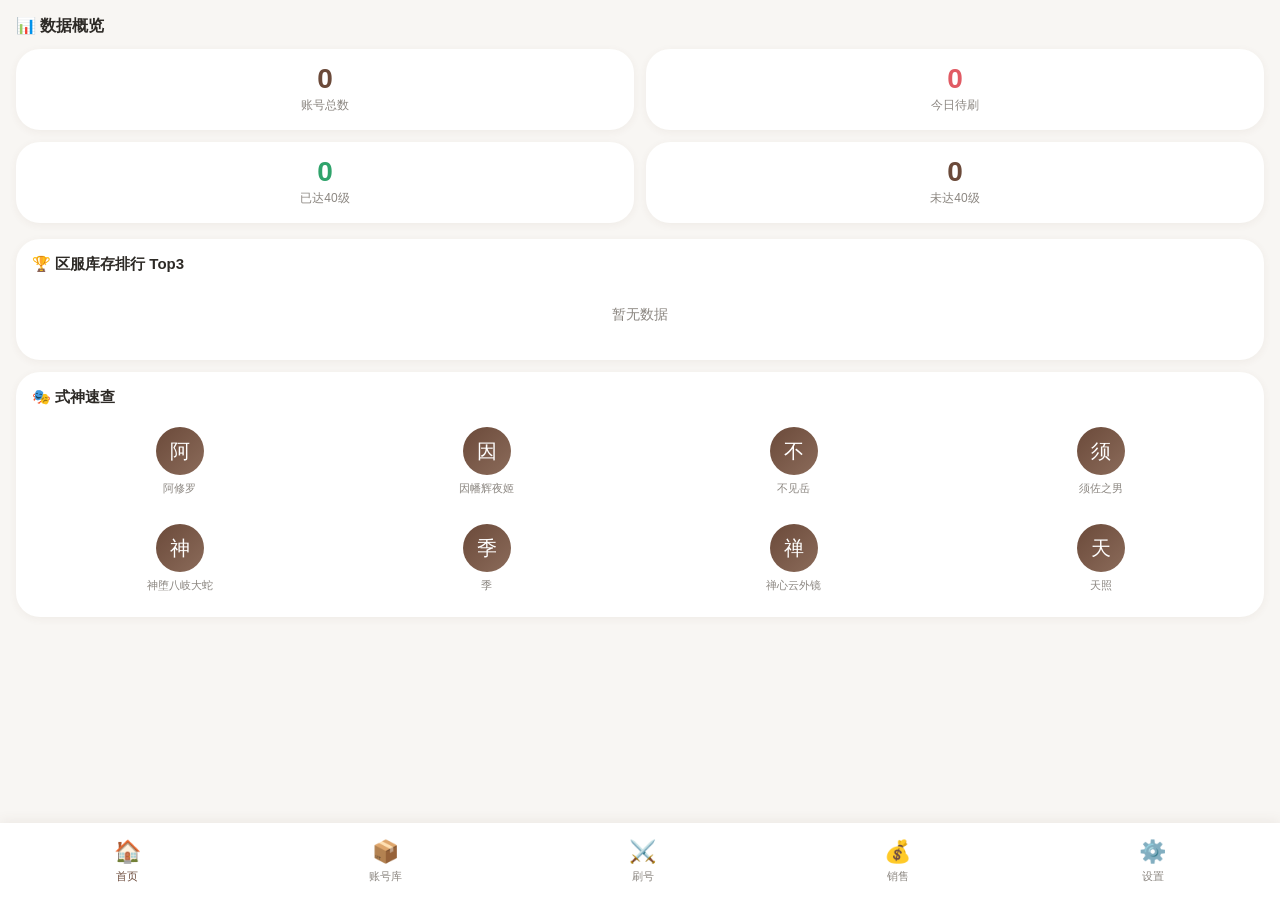
==== commit 0869ee9c: "更新：完成完整的阴阳师账号管理器单HTML版本" ====
--- a/index.html
+++ b/index.html
@@ -6,238 +6,1793 @@
     <meta name="apple-mobile-web-app-capable" content="yes">
     <meta name="apple-mobile-web-app-status-bar-style" content="default">
     <title>阴阳师账号管理器</title>
-    <link rel="stylesheet" href="styles.css">
-    <link href="https://fonts.googleapis.com/css2?family=Inter:wght@300;400;500;600;700&display=swap" rel="stylesheet">
+    <style>
+        * {
+            margin: 0;
+            padding: 0;
+            box-sizing: border-box;
+            -webkit-tap-highlight-color: transparent;
+        }
+        :root {
+            --bg-primary: #F8F6F3;
+            --bg-card: #FFFFFF;
+            --text-primary: #2D2A26;
+            --text-secondary: #8B8680;
+            --primary: #6B4A3A;
+            --success: #2FA36B;
+            --danger: #E15B64;
+            --warning: #E8A838;
+            --border: #E8E4DF;
+            --shadow: 0 2px 8px rgba(107, 74, 58, 0.06);
+            --radius: 24px;
+            --radius-sm: 12px;
+        }
+        body {
+            font-family: -apple-system, BlinkMacSystemFont, 'Segoe UI', Roboto, 'Helvetica Neue', Arial, sans-serif;
+            background: var(--bg-primary);
+            color: var(--text-primary);
+            min-height: 100vh;
+            overflow-x: hidden;
+            padding-bottom: 88px;
+            padding-bottom: calc(88px + env(safe-area-inset-bottom));
+        }
+        .container {
+            max-width: 100%;
+            margin: 0 auto;
+        }
+        /* 顶部安全区域 */
+        .safe-top {
+            height: env(safe-area-inset-top);
+            background: var(--bg-primary);
+        }
+        /* 视图切换 */
+        .view {
+            display: none;
+            padding: 16px;
+            animation: fadeIn 0.3s ease;
+        }
+        .view.active {
+            display: block;
+        }
+        @keyframes fadeIn {
+            from { opacity: 0; transform: translateY(10px); }
+            to { opacity: 1; transform: translateY(0); }
+        }
+        /* 卡片通用样式 */
+        .card {
+            background: var(--bg-card);
+            border-radius: var(--radius);
+            padding: 16px;
+            box-shadow: var(--shadow);
+            margin-bottom: 12px;
+        }
+        .card-title {
+            font-size: 15px;
+            font-weight: 600;
+            color: var(--text-primary);
+            margin-bottom: 12px;
+            display: flex;
+            align-items: center;
+            justify-content: space-between;
+        }
+        /* 统计网格 */
+        .stats-grid {
+            display: grid;
+            grid-template-columns: repeat(2, 1fr);
+            gap: 12px;
+            margin-bottom: 16px;
+        }
+        .stat-card {
+            background: var(--bg-card);
+            border-radius: var(--radius);
+            padding: 16px;
+            box-shadow: var(--shadow);
+            text-align: center;
+        }
+        .stat-value {
+            font-size: 28px;
+            font-weight: 700;
+            color: var(--primary);
+            line-height: 1;
+            margin-bottom: 4px;
+        }
+        .stat-value.success { color: var(--success); }
+        .stat-value.danger { color: var(--danger); }
+        .stat-label {
+            font-size: 12px;
+            color: var(--text-secondary);
+        }
+        /* 排行列表 */
+        .rank-item {
+            display: flex;
+            align-items: center;
+            justify-content: space-between;
+            padding: 10px 0;
+            border-bottom: 1px solid var(--border);
+        }
+        .rank-item:last-child {
+            border-bottom: none;
+        }
+        .rank-info {
+            display: flex;
+            align-items: center;
+            gap: 12px;
+        }
+        .rank-num {
+            width: 24px;
+            height: 24px;
+            border-radius: 50%;
+            background: var(--primary);
+            color: white;
+            display: flex;
+            align-items: center;
+            justify-content: center;
+            font-size: 12px;
+            font-weight: 600;
+        }
+        .rank-num.gold { background: linear-gradient(135deg, #FFD700, #FFA500); }
+        .rank-num.silver { background: linear-gradient(135deg, #C0C0C0, #A0A0A0); }
+        .rank-num.bronze { background: linear-gradient(135deg, #CD7F32, #B87333); }
+        .rank-name {
+            font-size: 14px;
+            font-weight: 500;
+        }
+        .rank-count {
+            font-size: 14px;
+            font-weight: 600;
+            color: var(--success);
+        }
+        /* 式神网格 */
+        .shikigami-grid {
+            display: grid;
+            grid-template-columns: repeat(4, 1fr);
+            gap: 12px;
+        }
+        .shikigami-item {
+            display: flex;
+            flex-direction: column;
+            align-items: center;
+            gap: 6px;
+            cursor: pointer;
+            padding: 8px;
+            border-radius: var(--radius-sm);
+            transition: background 0.2s;
+        }
+        .shikigami-item:active {
+            background: var(--border);
+        }
+        .shikigami-icon {
+            width: 48px;
+            height: 48px;
+            border-radius: 50%;
+            background: linear-gradient(135deg, var(--primary), #8B6B5A);
+            display: flex;
+            align-items: center;
+            justify-content: center;
+            font-size: 20px;
+            color: white;
+        }
+        .shikigami-name {
+            font-size: 11px;
+            color: var(--text-secondary);
+            text-align: center;
+        }
+        /* 底部导航 */
+        .tab-bar {
+            position: fixed;
+            bottom: 0;
+            left: 0;
+            right: 0;
+            background: var(--bg-card);
+            display: flex;
+            justify-content: space-around;
+            padding: 10px 0;
+            padding-bottom: calc(10px + env(safe-area-inset-bottom));
+            box-shadow: 0 -2px 12px rgba(107, 74, 58, 0.08);
+            z-index: 100;
+        }
+        .tab-item {
+            display: flex;
+            flex-direction: column;
+            align-items: center;
+            gap: 4px;
+            background: none;
+            border: none;
+            cursor: pointer;
+            padding: 6px 12px;
+            color: var(--text-secondary);
+            transition: color 0.2s;
+        }
+        .tab-item.active {
+            color: var(--primary);
+        }
+        .tab-icon {
+            font-size: 22px;
+        }
+        .tab-label {
+            font-size: 11px;
+            font-weight: 500;
+        }
+        /* 按钮样式 */
+        .btn {
+            padding: 10px 20px;
+            border-radius: var(--radius-sm);
+            border: none;
+            font-size: 14px;
+            font-weight: 500;
+            cursor: pointer;
+            transition: opacity 0.2s;
+        }
+        .btn:active { opacity: 0.8; }
+        .btn-primary {
+            background: var(--primary);
+            color: white;
+        }
+        .btn-success {
+            background: var(--success);
+            color: white;
+        }
+        .btn-danger {
+            background: var(--danger);
+            color: white;
+        }
+        .btn-outline {
+            background: transparent;
+            border: 1px solid var(--border);
+            color: var(--text-primary);
+        }
+        .btn-sm {
+            padding: 6px 12px;
+            font-size: 12px;
+        }
+        /* 表单样式 */
+        .form-group {
+            margin-bottom: 16px;
+        }
+        .form-label {
+            display: block;
+            font-size: 13px;
+            color: var(--text-secondary);
+            margin-bottom: 6px;
+        }
+        .form-input {
+            width: 100%;
+            padding: 12px 16px;
+            border: 1px solid var(--border);
+            border-radius: var(--radius-sm);
+            font-size: 15px;
+            background: var(--bg-card);
+            outline: none;
+            transition: border-color 0.2s;
+        }
+        .form-input:focus {
+            border-color: var(--primary);
+        }
+        .form-row {
+            display: grid;
+            grid-template-columns: repeat(2, 1fr);
+            gap: 12px;
+        }
+        /* 账号卡片 */
+        .account-card {
+            background: var(--bg-card);
+            border-radius: var(--radius);
+            padding: 16px;
+            box-shadow: var(--shadow);
+            margin-bottom: 12px;
+            transition: transform 0.2s;
+        }
+        .account-card.highlight {
+            animation: highlight 1s ease;
+        }
+        @keyframes highlight {
+            0%, 100% { background: var(--bg-card); }
+            50% { background: #FFF5E6; }
+        }
+        .account-header {
+            display: flex;
+            justify-content: space-between;
+            align-items: flex-start;
+            margin-bottom: 12px;
+        }
+        .account-info {
+            flex: 1;
+        }
+        .account-account {
+            font-size: 15px;
+            font-weight: 600;
+            margin-bottom: 4px;
+            word-break: break-all;
+        }
+        .account-server {
+            font-size: 12px;
+            color: var(--text-secondary);
+        }
+        .account-level {
+            display: inline-flex;
+            align-items: center;
+            padding: 4px 10px;
+            border-radius: 20px;
+            font-size: 12px;
+            font-weight: 600;
+        }
+        .account-level.success {
+            background: rgba(47, 163, 107, 0.1);
+            color: var(--success);
+        }
+        .account-level.danger {
+            background: rgba(225, 91, 100, 0.1);
+            color: var(--danger);
+        }
+        .account-actions {
+            display: flex;
+            gap: 8px;
+            margin-top: 12px;
+            justify-content: flex-end;
+        }
+        .account-shikigami {
+            display: flex;
+            gap: 6px;
+            flex-wrap: wrap;
+            margin-top: 8px;
+        }
+        .account-shikigami-tag {
+            padding: 2px 8px;
+            background: var(--bg-primary);
+            border-radius: 12px;
+            font-size: 11px;
+            color: var(--text-secondary);
+        }
+        /* 搜索筛选 */
+        .search-bar {
+            display: flex;
+            gap: 8px;
+            margin-bottom: 16px;
+        }
+        .search-input {
+            flex: 1;
+            padding: 12px 16px;
+            border: 1px solid var(--border);
+            border-radius: var(--radius-sm);
+            font-size: 14px;
+            background: var(--bg-card);
+            outline: none;
+        }
+        .filter-btn {
+            padding: 12px 16px;
+            background: var(--bg-card);
+            border: 1px solid var(--border);
+            border-radius: var(--radius-sm);
+            cursor: pointer;
+        }
+        /* 区服标签 */
+        .server-tabs {
+            display: flex;
+            gap: 8px;
+            overflow-x: auto;
+            padding-bottom: 8px;
+            margin-bottom: 16px;
+            scrollbar-width: none;
+        }
+        .server-tabs::-webkit-scrollbar {
+            display: none;
+        }
+        .server-tab {
+            padding: 8px 16px;
+            background: var(--bg-card);
+            border: 1px solid var(--border);
+            border-radius: 20px;
+            font-size: 13px;
+            white-space: nowrap;
+            cursor: pointer;
+            transition: all 0.2s;
+        }
+        .server-tab.active {
+            background: var(--primary);
+            color: white;
+            border-color: var(--primary);
+        }
+        /* 视图切换按钮 */
+        .view-toggle {
+            display: flex;
+            background: var(--bg-card);
+            border-radius: var(--radius-sm);
+            padding: 4px;
+            margin-bottom: 16px;
+        }
+        .view-toggle-btn {
+            flex: 1;
+            padding: 8px;
+            border: none;
+            background: transparent;
+            border-radius: 8px;
+            font-size: 13px;
+            cursor: pointer;
+            transition: background 0.2s;
+        }
+        .view-toggle-btn.active {
+            background: var(--primary);
+            color: white;
+        }
+        /* 刷号卡片 */
+        .grind-card {
+            background: var(--bg-card);
+            border-radius: var(--radius);
+            padding: 16px;
+            box-shadow: var(--shadow);
+            margin-bottom: 12px;
+            display: flex;
+            justify-content: space-between;
+            align-items: center;
+        }
+        .grind-info {
+            flex: 1;
+        }
+        .grind-account {
+            font-size: 14px;
+            font-weight: 600;
+            margin-bottom: 4px;
+        }
+        .grind-server {
+            font-size: 12px;
+            color: var(--text-secondary);
+        }
+        .grind-progress {
+            display: flex;
+            align-items: center;
+            gap: 8px;
+            margin-top: 8px;
+        }
+        .progress-bar {
+            flex: 1;
+            height: 6px;
+            background: var(--border);
+            border-radius: 3px;
+            overflow: hidden;
+        }
+        .progress-fill {
+            height: 100%;
+            background: linear-gradient(90deg, var(--success), #4CC48A);
+            border-radius: 3px;
+            transition: width 0.3s;
+        }
+        .progress-text {
+            font-size: 12px;
+            font-weight: 600;
+            color: var(--success);
+            min-width: 40px;
+            text-align: right;
+        }
+        /* 销售记录 */
+        .sale-item {
+            display: flex;
+            justify-content: space-between;
+            align-items: center;
+            padding: 12px 0;
+            border-bottom: 1px solid var(--border);
+        }
+        .sale-item:last-child {
+            border-bottom: none;
+        }
+        .sale-info {
+            flex: 1;
+        }
+        .sale-account {
+            font-size: 14px;
+            font-weight: 500;
+            margin-bottom: 2px;
+        }
+        .sale-time {
+            font-size: 11px;
+            color: var(--text-secondary);
+        }
+        .sale-price {
+            font-size: 16px;
+            font-weight: 700;
+            color: var(--success);
+        }
+        /* 设置项 */
+        .setting-item {
+            display: flex;
+            justify-content: space-between;
+            align-items: center;
+            padding: 14px 0;
+            border-bottom: 1px solid var(--border);
+            cursor: pointer;
+        }
+        .setting-item:last-child {
+            border-bottom: none;
+        }
+        .setting-left {
+            display: flex;
+            align-items: center;
+            gap: 12px;
+        }
+        .setting-icon {
+            width: 36px;
+            height: 36px;
+            border-radius: 10px;
+            display: flex;
+            align-items: center;
+            justify-content: center;
+            font-size: 18px;
+        }
+        .setting-info {
+            flex: 1;
+        }
+        .setting-title {
+            font-size: 14px;
+            font-weight: 500;
+            margin-bottom: 2px;
+        }
+        .setting-desc {
+            font-size: 11px;
+            color: var(--text-secondary);
+        }
+        .setting-arrow {
+            color: var(--text-secondary);
+            font-size: 14px;
+        }
+        /* 弹窗 */
+        .modal {
+            position: fixed;
+            top: 0;
+            left: 0;
+            right: 0;
+            bottom: 0;
+            background: rgba(0, 0, 0, 0.5);
+            display: none;
+            align-items: flex-end;
+            justify-content: center;
+            z-index: 1000;
+            padding-bottom: env(safe-area-inset-bottom);
+        }
+        .modal.active {
+            display: flex;
+        }
+        .modal-content {
+            background: var(--bg-card);
+            width: 100%;
+            max-height: 90vh;
+            border-radius: var(--radius) var(--radius) 0 0;
+            padding: 20px;
+            overflow-y: auto;
+            animation: slideUp 0.3s ease;
+        }
+        @keyframes slideUp {
+            from { transform: translateY(100%); }
+            to { transform: translateY(0); }
+        }
+        .modal-header {
+            display: flex;
+            justify-content: space-between;
+            align-items: center;
+            margin-bottom: 20px;
+        }
+        .modal-title {
+            font-size: 18px;
+            font-weight: 600;
+        }
+        .modal-close {
+            width: 32px;
+            height: 32px;
+            border-radius: 50%;
+            border: none;
+            background: var(--bg-primary);
+            cursor: pointer;
+            font-size: 18px;
+        }
+        .modal-footer {
+            display: flex;
+            gap: 12px;
+            margin-top: 20px;
+        }
+        .modal-footer .btn {
+            flex: 1;
+        }
+        /* 空状态 */
+        .empty-state {
+            text-align: center;
+            padding: 60px 20px;
+        }
+        .empty-icon {
+            font-size: 64px;
+            margin-bottom: 16px;
+            opacity: 0.5;
+        }
+        .empty-text {
+            font-size: 14px;
+            color: var(--text-secondary);
+        }
+        /* 标签 */
+        .tag {
+            display: inline-block;
+            padding: 4px 10px;
+            border-radius: 12px;
+            font-size: 11px;
+            font-weight: 500;
+        }
+        .tag-success {
+            background: rgba(47, 163, 107, 0.1);
+            color: var(--success);
+        }
+        .tag-danger {
+            background: rgba(225, 91, 100, 0.1);
+            color: var(--danger);
+        }
+        .tag-warning {
+            background: rgba(232, 168, 56, 0.1);
+            color: var(--warning);
+        }
+        /* 双列视图 */
+        .account-grid {
+            display: grid;
+            grid-template-columns: repeat(2, 1fr);
+            gap: 12px;
+        }
+        .account-grid-card {
+            background: var(--bg-card);
+            border-radius: var(--radius);
+            padding: 12px;
+            box-shadow: var(--shadow);
+        }
+        .account-grid-account {
+            font-size: 13px;
+            font-weight: 600;
+            margin-bottom: 6px;
+            word-break: break-all;
+        }
+        .account-grid-server {
+            font-size: 11px;
+            color: var(--text-secondary);
+            margin-bottom: 8px;
+        }
+        /* Toast */
+        .toast {
+            position: fixed;
+            top: 50%;
+            left: 50%;
+            transform: translate(-50%, -50%);
+            background: rgba(0, 0, 0, 0.8);
+            color: white;
+            padding: 12px 24px;
+            border-radius: var(--radius-sm);
+            font-size: 14px;
+            z-index: 2000;
+            opacity: 0;
+            pointer-events: none;
+            transition: opacity 0.3s;
+        }
+        .toast.show {
+            opacity: 1;
+        }
+        /* 展开表单 */
+        .expand-form {
+            max-height: 0;
+            overflow: hidden;
+            transition: max-height 0.3s ease;
+        }
+        .expand-form.active {
+            max-height: 2000px;
+        }
+        .section-header {
+            display: flex;
+            justify-content: space-between;
+            align-items: center;
+            margin-bottom: 12px;
+        }
+        .section-title {
+            font-size: 16px;
+            font-weight: 600;
+        }
+        /* 日期筛选 */
+        .date-filter {
+            display: flex;
+            gap: 8px;
+            margin-bottom: 16px;
+        }
+        .date-input {
+            flex: 1;
+            padding: 10px 12px;
+            border: 1px solid var(--border);
+            border-radius: var(--radius-sm);
+            font-size: 13px;
+            background: var(--bg-card);
+        }
+        /* 回收站 */
+        .recycle-item {
+            display: flex;
+            justify-content: space-between;
+            align-items: center;
+            padding: 12px 0;
+            border-bottom: 1px solid var(--border);
+        }
+        .recycle-info {
+            flex: 1;
+        }
+        .recycle-account {
+            font-size: 14px;
+            font-weight: 500;
+        }
+        .recycle-time {
+            font-size: 11px;
+            color: var(--text-secondary);
+        }
+    </style>
 </head>
 <body>
+    <div class="safe-top"></div>
     <div class="container">
-        <!-- 主内容区 -->
-        <main class="main-content">
-            <!-- 顶部栏 -->
-            <header class="top-bar">
-                <div class="app-title">
-                    <span class="app-icon">⚔️</span>
-                    <h1>阴阳师账号管理器</h1>
-                </div>
-                <div class="search-box">
-                    <span class="search-icon">🔍</span>
-                    <input type="text" id="searchInput" placeholder="搜索账号或式神...">
-                </div>
-            </header>
-            <!-- 账号管理视图 -->
-            <section id="accountsView" class="view active">
-                <div class="view-header">
-                    <h2>账号管理</h2>
-                    <button class="btn-primary" id="addAccountBtn">
-                        <span>+</span> 添加账号
-                    </button>
-                </div>
-                <!-- 统计卡片 -->
-                <div class="stats-grid">
-                    <div class="stat-card">
-                        <div class="stat-icon">👥</div>
-                        <div class="stat-info">
-                            <span class="stat-value" id="totalAccounts">0</span>
-                            <span class="stat-label">总账号数</span>
+        <!-- 首页 -->
+        <section id="homeView" class="view active">
+            <div class="section-header">
+                <h2 class="section-title">📊 数据概览</h2>
+            </div>
+            
+            <div class="stats-grid">
+                <div class="stat-card">
+                    <div class="stat-value" id="statTotal">0</div>
+                    <div class="stat-label">账号总数</div>
+                </div>
+                <div class="stat-card">
+                    <div class="stat-value danger" id="statTodo">0</div>
+                    <div class="stat-label">今日待刷</div>
+                </div>
+                <div class="stat-card">
+                    <div class="stat-value success" id="statLevel40">0</div>
+                    <div class="stat-label">已达40级</div>
+                </div>
+                <div class="stat-card">
+                    <div class="stat-value" id="statUnder40">0</div>
+                    <div class="stat-label">未达40级</div>
+                </div>
+            </div>
+            <div class="card">
+                <div class="card-title">🏆 区服库存排行 Top3</div>
+                <div id="serverRankList"></div>
+            </div>
+            <div class="card">
+                <div class="card-title">🎭 式神速查</div>
+                <div class="shikigami-grid" id="shikigamiQuick"></div>
+            </div>
+        </section>
+        <!-- 账号库 -->
+        <section id="accountsView" class="view">
+            <div class="section-header">
+                <h2 class="section-title">📦 账号库</h2>
+                <button class="btn btn-primary btn-sm" onclick="openAddAccountModal()">+ 添加账号</button>
+            </div>
+            <div class="search-bar">
+                <input type="text" class="search-input" id="accountSearch" placeholder="搜索账号、区服、式神..." oninput="filterAccounts()">
+                <button class="filter-btn" onclick="toggleFilter()">🔍</button>
+            </div>
+            <div class="server-tabs" id="serverTabs"></div>
+            <div class="view-toggle">
+                <button class="view-toggle-btn active" onclick="setViewMode('list')">列表</button>
+                <button class="view-toggle-btn" onclick="setViewMode('grid')">双列</button>
+            </div>
+            <div id="accountList"></div>
+        </section>
+        <!-- 刷号管理 -->
+        <section id="grindView" class="view">
+            <div class="section-header">
+                <h2 class="section-title">⚔️ 刷号管理</h2>
+            </div>
+            <div class="stats-grid">
+                <div class="stat-card">
+                    <div class="stat-value danger" id="grindTodo">0</div>
+                    <div class="stat-label">今日待刷</div>
+                </div>
+                <div class="stat-card">
+                    <div class="stat-value success" id="grindDone">0</div>
+                    <div class="stat-label">今日已刷</div>
+                </div>
+            </div>
+            <div id="grindList"></div>
+        </section>
+        <!-- 销售管理 -->
+        <section id="salesView" class="view">
+            <div class="section-header">
+                <h2 class="section-title">💰 销售管理</h2>
+            </div>
+            <div class="date-filter">
+                <input type="date" class="date-input" id="saleStartDate" onchange="filterSales()">
+                <input type="date" class="date-input" id="saleEndDate" onchange="filterSales()">
+            </div>
+            <div class="stats-grid">
+                <div class="stat-card">
+                    <div class="stat-value success" id="saleToday">0</div>
+                    <div class="stat-label">今日销售额</div>
+                </div>
+                <div class="stat-card">
+                    <div class="stat-value success" id="saleMonth">0</div>
+                    <div class="stat-label">本月销售额</div>
+                </div>
+                <div class="stat-card" style="grid-column: span 2;">
+                    <div class="stat-value success" id="saleTotal">0</div>
+                    <div class="stat-label">累计销售额</div>
+                </div>
+            </div>
+            <div style="display: flex; gap: 8px; margin-bottom: 16px;">
+                <button class="btn btn-outline btn-sm" style="flex:1" onclick="exportSales('txt')">导出TXT</button>
+                <button class="btn btn-outline btn-sm" style="flex:1" onclick="exportSales('json')">导出JSON</button>
+            </div>
+            <div class="card">
+                <div class="card-title">📋 销售记录</div>
+                <div id="saleList"></div>
+            </div>
+        </section>
+        <!-- 设置 -->
+        <section id="settingsView" class="view">
+            <div class="section-header">
+                <h2 class="section-title">⚙️ 设置</h2>
+            </div>
+            <div class="card">
+                <div class="setting-item" onclick="openDefaultSettings()">
+                    <div class="setting-left">
+                        <div class="setting-icon" style="background: rgba(107, 74, 58, 0.1);">🔑</div>
+                        <div class="setting-info">
+                            <div class="setting-title">默认配置</div>
+                            <div class="setting-desc">默认密码、手机号</div>
                         </div>
                     </div>
-                    <div class="stat-card">
-                        <div class="stat-icon">⭐</div>
-                        <div class="stat-info">
-                            <span class="stat-value" id="avgLevel">0</span>
-                            <span class="stat-label">平均等级</span>
+                    <span class="setting-arrow">›</span>
+                </div>
+                <div class="setting-item" onclick="openServerManage()">
+                    <div class="setting-left">
+                        <div class="setting-icon" style="background: rgba(47, 163, 107, 0.1);">🌐</div>
+                        <div class="setting-info">
+                            <div class="setting-title">区服管理</div>
+                            <div class="setting-desc">添加、编辑、删除区服</div>
                         </div>
                     </div>
-                    <div class="stat-card">
-                        <div class="stat-icon">💎</div>
-                        <div class="stat-info">
-                            <span class="stat-value" id="totalJade">0</span>
-                            <span class="stat-label">总勾玉</span>
+                    <span class="setting-arrow">›</span>
+                </div>
+                <div class="setting-item" onclick="openShikigamiManage()">
+                    <div class="setting-left">
+                        <div class="setting-icon" style="background: rgba(225, 91, 100, 0.1);">🎭</div>
+                        <div class="setting-info">
+                            <div class="setting-title">式神图鉴</div>
+                            <div class="setting-desc">管理式神列表</div>
                         </div>
                     </div>
-                    <div class="stat-card">
-                        <div class="stat-icon">💰</div>
-                        <div class="stat-info">
-                            <span class="stat-value" id="totalGold">0</span>
-                            <span class="stat-label">总金币</span>
+                    <span class="setting-arrow">›</span>
+                </div>
+            </div>
+            <div class="card">
+                <div class="setting-item" onclick="exportData()">
+                    <div class="setting-left">
+                        <div class="setting-icon" style="background: rgba(232, 168, 56, 0.1);">📤</div>
+                        <div class="setting-info">
+                            <div class="setting-title">备份导出</div>
+                            <div class="setting-desc">导出所有数据为JSON</div>
                         </div>
                     </div>
-                </div>
-                <!-- 账号列表 -->
-                <div class="account-list" id="accountList">
-                    <!-- 账号卡片将动态生成 -->
-                </div>
-            </section>
-            <!-- 式神管理视图 -->
-            <section id="shikigamiView" class="view">
-                <div class="view-header">
-                    <h2>式神管理</h2>
-                    <div class="header-actions">
-                        <select id="accountSelect" class="select-input">
-                            <option value="">选择账号</option>
-                        </select>
-                        <button class="btn-primary" id="addShikigamiBtn">
-                            <span>+</span> 添加式神
-                        </button>
-                    </div>
-                </div>
-                <div class="shikigami-grid" id="shikigamiList">
-                    <!-- 式神卡片将动态生成 -->
-                </div>
-            </section>
-            <!-- 数据统计视图 -->
-            <section id="statsView" class="view">
-                <div class="view-header">
-                    <h2>数据统计</h2>
-                </div>
-                <div class="stats-overview">
-                    <div class="chart-card">
-                        <h3>账号等级分布</h3>
-                        <div class="chart-placeholder">
-                            <span>📈</span>
-                            <p>等级分布图表</p>
+                    <span class="setting-arrow">›</span>
+                </div>
+                <div class="setting-item" onclick="document.getElementById('importFile').click()">
+                    <div class="setting-left">
+                        <div class="setting-icon" style="background: rgba(107, 74, 58, 0.1);">📥</div>
+                        <div class="setting-info">
+                            <div class="setting-title">备份导入</div>
+                            <div class="setting-desc">从JSON文件恢复数据</div>
                         </div>
                     </div>
-                    <div class="chart-card">
-                        <h3>式神稀有度统计</h3>
-                        <div class="chart-placeholder">
-                            <span>📊</span>
-                            <p>稀有度统计图表</p>
+                    <span class="setting-arrow">›</span>
+                </div>
+                <input type="file" id="importFile" style="display:none" accept=".json" onchange="importData(event)">
+            </div>
+            <div class="card">
+                <div class="setting-item" onclick="openRecycleBin()">
+                    <div class="setting-left">
+                        <div class="setting-icon" style="background: rgba(225, 91, 100, 0.1);">🗑️</div>
+                        <div class="setting-info">
+                            <div class="setting-title">回收站</div>
+                            <div class="setting-desc">已删除的账号</div>
                         </div>
                     </div>
-                </div>
-            </section>
-        </main>
-        <!-- 底部导航栏 - iOS Tab Bar Style -->
-        <nav class="tab-bar">
-            <button class="tab-item active" data-view="accounts">
-                <span class="tab-icon">👤</span>
-                <span class="tab-label">账号</span>
-            </button>
-            <button class="tab-item" data-view="shikigami">
-                <span class="tab-icon">🎭</span>
-                <span class="tab-label">式神</span>
-            </button>
-            <button class="tab-item" data-view="stats">
-                <span class="tab-icon">📊</span>
-                <span class="tab-label">统计</span>
-            </button>
-        </nav>
+                    <span class="setting-arrow">›</span>
+                </div>
+                <div class="setting-item" onclick="openDataCenter()">
+                    <div class="setting-left">
+                        <div class="setting-icon" style="background: rgba(47, 163, 107, 0.1);">📈</div>
+                        <div class="setting-info">
+                            <div class="setting-title">数据统计中心</div>
+                            <div class="setting-desc">详细数据分析</div>
+                        </div>
+                    </div>
+                    <span class="setting-arrow">›</span>
+                </div>
+            </div>
+            <div class="card">
+                <div class="setting-item" onclick="clearAllData()">
+                    <div class="setting-left">
+                        <div class="setting-icon" style="background: rgba(225, 91, 100, 0.1);">⚠️</div>
+                        <div class="setting-info">
+                            <div class="setting-title">清空所有数据</div>
+                            <div class="setting-desc">不可恢复，请谨慎操作</div>
+                        </div>
+                    </div>
+                    <span class="setting-arrow">›</span>
+                </div>
+            </div>
+        </section>
     </div>
+    <!-- 底部导航 -->
+    <nav class="tab-bar">
+        <button class="tab-item active" onclick="switchView('home')">
+            <span class="tab-icon">🏠</span>
+            <span class="tab-label">首页</span>
+        </button>
+        <button class="tab-item" onclick="switchView('accounts')">
+            <span class="tab-icon">📦</span>
+            <span class="tab-label">账号库</span>
+        </button>
+        <button class="tab-item" onclick="switchView('grind')">
+            <span class="tab-icon">⚔️</span>
+            <span class="tab-label">刷号</span>
+        </button>
+        <button class="tab-item" onclick="switchView('sales')">
+            <span class="tab-icon">💰</span>
+            <span class="tab-label">销售</span>
+        </button>
+        <button class="tab-item" onclick="switchView('settings')">
+            <span class="tab-icon">⚙️</span>
+            <span class="tab-label">设置</span>
+        </button>
+    </nav>
     <!-- 添加/编辑账号弹窗 -->
     <div class="modal" id="accountModal">
         <div class="modal-content">
             <div class="modal-header">
-                <h3 id="accountModalTitle">添加账号</h3>
-                <button class="close-btn" onclick="closeAccountModal()">&times;</button>
+                <h3 class="modal-title" id="accountModalTitle">添加账号</h3>
+                <button class="modal-close" onclick="closeModal('accountModal')">×</button>
             </div>
             <form id="accountForm">
-                <input type="hidden" id="accountId">
+                <input type="hidden" id="editAccountId">
                 <div class="form-group">
-                    <label>账号名称</label>
-                    <input type="text" id="accountName" required placeholder="输入账号名称">
+                    <label class="form-label">区服</label>
+                    <select class="form-input" id="accountServer" required></select>
                 </div>
                 <div class="form-row">
                     <div class="form-group">
-                        <label>等级</label>
-                        <input type="number" id="accountLevel" min="1" max="60" value="1">
+                        <label class="form-label">账号</label>
+                        <input type="text" class="form-input" id="accountName" required placeholder="自动补@163.com">
                     </div>
                     <div class="form-group">
-                        <label>经验</label>
-                        <input type="number" id="accountExp" min="0" value="0">
+                        <label class="form-label">密码</label>
+                        <input type="text" class="form-input" id="accountPassword" placeholder="默认密码">
                     </div>
                 </div>
                 <div class="form-row">
                     <div class="form-group">
-                        <label>金币</label>
-                        <input type="number" id="accountGold" min="0" value="0">
+                        <label class="form-label">等级</label>
+                        <input type="number" class="form-input" id="accountLevel" min="1" max="60" value="1">
                     </div>
                     <div class="form-group">
-                        <label>勾玉</label>
-                        <input type="number" id="accountJade" min="0" value="0">
+                        <label class="form-label">手机号</label>
+                        <input type="text" class="form-input" id="accountPhone" placeholder="默认手机号">
                     </div>
                 </div>
                 <div class="form-group">
-                    <label>备注</label>
-                    <textarea id="accountNote" rows="2" placeholder="添加备注..."></textarea>
+                    <label class="form-label">式神（逗号分隔）</label>
+                    <input type="text" class="form-input" id="accountShikigami" placeholder="阿修罗,因幡辉夜姬">
+                </div>
+                <div class="form-group">
+                    <label class="form-label">备注</label>
+                    <textarea class="form-input" id="accountRemark" rows="2" placeholder="添加备注..."></textarea>
                 </div>
                 <div class="modal-footer">
-                    <button type="button" class="btn-secondary" onclick="closeAccountModal()">取消</button>
-                    <button type="submit" class="btn-primary">保存</button>
+                    <button type="button" class="btn btn-outline" onclick="closeModal('accountModal')">取消</button>
+                    <button type="submit" class="btn btn-primary">保存</button>
                 </div>
             </form>
         </div>
     </div>
-    <!-- 添加/编辑式神弹窗 -->
+    <!-- 标记已售弹窗 -->
+    <div class="modal" id="sellModal">
+        <div class="modal-content">
+            <div class="modal-header">
+                <h3 class="modal-title">标记已售</h3>
+                <button class="modal-close" onclick="closeModal('sellModal')">×</button>
+            </div>
+            <form id="sellForm">
+                <input type="hidden" id="sellAccountId">
+                <div class="form-group">
+                    <label class="form-label">出售价格</label>
+                    <input type="number" class="form-input" id="sellPrice" required placeholder="输入售价">
+                </div>
+                <div class="modal-footer">
+                    <button type="button" class="btn btn-outline" onclick="closeModal('sellModal')">取消</button>
+                    <button type="submit" class="btn btn-success">确认出售</button>
+                </div>
+            </form>
+        </div>
+    </div>
+    <!-- 默认设置弹窗 -->
+    <div class="modal" id="defaultModal">
+        <div class="modal-content">
+            <div class="modal-header">
+                <h3 class="modal-title">默认配置</h3>
+                <button class="modal-close" onclick="closeModal('defaultModal')">×</button>
+            </div>
+            <form id="defaultForm">
+                <div class="form-group">
+                    <label class="form-label">默认密码</label>
+                    <input type="text" class="form-input" id="defaultPassword" placeholder="147258369Hh">
+                </div>
+                <div class="form-group">
+                    <label class="form-label">默认手机号</label>
+                    <input type="text" class="form-input" id="defaultPhone" placeholder="默认手机号">
+                </div>
+                <div class="modal-footer">
+                    <button type="button" class="btn btn-outline" onclick="closeModal('defaultModal')">取消</button>
+                    <button type="submit" class="btn btn-primary">保存</button>
+                </div>
+            </form>
+        </div>
+    </div>
+    <!-- 区服管理弹窗 -->
+    <div class="modal" id="serverModal">
+        <div class="modal-content">
+            <div class="modal-header">
+                <h3 class="modal-title">区服管理</h3>
+                <button class="modal-close" onclick="closeModal('serverModal')">×</button>
+            </div>
+            <div class="form-group">
+                <div style="display: flex; gap: 8px;">
+                    <input type="text" class="form-input" id="newServerName" placeholder="新区服名称" style="flex:1">
+                    <button type="button" class="btn btn-primary" onclick="addServer()">添加</button>
+                </div>
+            </div>
+            <div id="serverManageList"></div>
+        </div>
+    </div>
+    <!-- 式神管理弹窗 -->
     <div class="modal" id="shikigamiModal">
         <div class="modal-content">
             <div class="modal-header">
-                <h3 id="shikigamiModalTitle">添加式神</h3>
-                <button class="close-btn" onclick="closeShikigamiModal()">&times;</button>
-            </div>
-            <form id="shikigamiForm">
-                <input type="hidden" id="shikigamiId">
-                <input type="hidden" id="shikigamiAccountId">
-                <div class="form-group">
-                    <label>式神名称</label>
-                    <input type="text" id="shikigamiName" required placeholder="输入式神名称">
-                </div>
-                <div class="form-row">
-                    <div class="form-group">
-                        <label>稀有度</label>
-                        <select id="shikigamiRarity" class="select-input">
-                            <option value="N">N</option>
-                            <option value="R">R</option>
-                            <option value="SR">SR</option>
-                            <option value="SSR">SSR</option>
-                            <option value="SP">SP</option>
-                        </select>
-                    </div>
-                    <div class="form-group">
-                        <label>等级</label>
-                        <input type="number" id="shikigamiLevel" min="1" max="40" value="1">
-                    </div>
-                </div>
-                <div class="form-row">
-                    <div class="form-group">
-                        <label>技能等级</label>
-                        <input type="text" id="shikigamiSkills" placeholder="如: 111, 555">
-                    </div>
-                    <div class="form-group">
-                        <label>觉醒</label>
-                        <select id="shikigamiAwakened" class="select-input">
-                            <option value="false">未觉醒</option>
-                            <option value="true">已觉醒</option>
-                        </select>
-                    </div>
-                </div>
-                <div class="form-group">
-                    <label>御魂配置</label>
-                    <input type="text" id="shikigamiSoul" placeholder="如: 破势 2+2+2">
-                </div>
-                <div class="modal-footer">
-                    <button type="button" class="btn-secondary" onclick="closeShikigamiModal()">取消</button>
-                    <button type="submit" class="btn-primary">保存</button>
-                </div>
-            </form>
+                <h3 class="modal-title">式神图鉴管理</h3>
+                <button class="modal-close" onclick="closeModal('shikigamiModal')">×</button>
+            </div>
+            <div class="form-group">
+                <div style="display: flex; gap: 8px;">
+                    <input type="text" class="form-input" id="newShikigamiName" placeholder="新式神名称" style="flex:1">
+                    <button type="button" class="btn btn-primary" onclick="addShikigami()">添加</button>
+                </div>
+            </div>
+            <div id="shikigamiManageList"></div>
         </div>
     </div>
-    <!-- 删除确认弹窗 -->
-    <div class="modal" id="confirmModal">
-        <div class="modal-content modal-small">
+    <!-- 回收站弹窗 -->
+    <div class="modal" id="recycleModal">
+        <div class="modal-content">
             <div class="modal-header">
-                <h3>确认删除</h3>
-                <button class="close-btn" onclick="closeConfirmModal()">&times;</button>
-            </div>
-            <div class="modal-body">
-                <p>确定要删除此项吗？此操作无法撤销。</p>
-            </div>
-            <div class="modal-footer">
-                <button type="button" class="btn-secondary" onclick="closeConfirmModal()">取消</button>
-                <button type="button" class="btn-danger" id="confirmDeleteBtn">删除</button>
-            </div>
+                <h3 class="modal-title">回收站</h3>
+                <button class="modal-close" onclick="closeModal('recycleModal')">×</button>
+            </div>
+            <div id="recycleList"></div>
         </div>
     </div>
-    <script src="app.js"></script>
+    <!-- 式神账号列表弹窗 -->
+    <div class="modal" id="shikigamiAccountsModal">
+        <div class="modal-content">
+            <div class="modal-header">
+                <h3 class="modal-title" id="shikigamiAccountsTitle">拥有该式神的账号</h3>
+                <button class="modal-close" onclick="closeModal('shikigamiAccountsModal')">×</button>
+            </div>
+            <div id="shikigamiAccountsList"></div>
+        </div>
+    </div>
+    <!-- Toast -->
+    <div class="toast" id="toast"></div>
+    <script>
+        // 数据存储管理
+        const STORAGE = {
+            ACCOUNTS: 'onmyoji_accounts',
+            SERVERS: 'onmyoji_servers',
+            SHIKIGAMI: 'onmyoji_shikigami',
+            SETTINGS: 'onmyoji_settings',
+            RECYCLE: 'onmyoji_recycle',
+            GRIND_LOG: 'onmyoji_grind_log'
+        };
+        // 默认式神列表
+        const DEFAULT_SHIKIGAMI = [
+            '阿修罗', '因幡辉夜姬', '不见岳', '须佐之男', '神堕八岐大蛇', '季', '禅心云外镜', '天照',
+            'SP大蛇', 'SP辉夜姬', 'SP花鸟卷', 'SP荒川', 'SP彼岸花', 'SP玉藻前', 'SP酒吞', 'SP鬼切'
+        ];
+        // 默认区服列表
+        const DEFAULT_SERVERS = [
+            '春之樱', '夏之蝉', '秋之枫', '冬之雪', '兰之雅', '梅之寒', '竹之幽', '菊之逸',
+            '相伴长情', '心意相通', '同心一意', '相知相依', '携手同心', '不离不弃', '永生之海'
+        ];
+        // 初始化数据
+        function initData() {
+            if (!localStorage.getItem(STORAGE.SETTINGS)) {
+                localStorage.setItem(STORAGE.SETTINGS, JSON.stringify({
+                    defaultPassword: '147258369Hh',
+                    defaultPhone: '',
+                    customTags: []
+                }));
+            }
+            if (!localStorage.getItem(STORAGE.SERVERS)) {
+                localStorage.setItem(STORAGE.SERVERS, JSON.stringify(
+                    DEFAULT_SERVERS.map((name, i) => ({ id: generateId(), name, sort: i }))
+                ));
+            }
+            if (!localStorage.getItem(STORAGE.SHIKIGAMI)) {
+                localStorage.setItem(STORAGE.SHIKIGAMI, JSON.stringify(
+                    DEFAULT_SHIKIGAMI.map(name => ({ id: generateId(), name }))
+                ));
+            }
+            if (!localStorage.getItem(STORAGE.ACCOUNTS)) {
+                localStorage.setItem(STORAGE.ACCOUNTS, JSON.stringify([]));
+            }
+            if (!localStorage.getItem(STORAGE.RECYCLE)) {
+                localStorage.setItem(STORAGE.RECYCLE, JSON.stringify([]));
+            }
+            if (!localStorage.getItem(STORAGE.GRIND_LOG)) {
+                localStorage.setItem(STORAGE.GRIND_LOG, JSON.stringify([]));
+            }
+        }
+        function generateId() {
+            return Date.now().toString(36) + Math.random().toString(36).substr(2);
+        }
+        function getData(key) {
+            return JSON.parse(localStorage.getItem(key) || '[]');
+        }
+        function setData(key, data) {
+            localStorage.setItem(key, JSON.stringify(data));
+        }
+        function getSettings() {
+            return JSON.parse(localStorage.getItem(STORAGE.SETTINGS) || '{}');
+        }
+        // 视图切换
+        let currentView = 'home';
+        let currentServer = '';
+        let viewMode = 'list';
+        function switchView(view) {
+            currentView = view;
+            document.querySelectorAll('.view').forEach(v => v.classList.remove('active'));
+            document.querySelectorAll('.tab-item').forEach(t => t.classList.remove('active'));
+            document.getElementById(view + 'View').classList.add('active');
+            document.querySelector(`.tab-item:nth-child(${['home','accounts','grind','sales','settings'].indexOf(view)+1})`).classList.add('active');
+            
+            if (view === 'home') renderHome();
+            if (view === 'accounts') renderAccounts();
+            if (view === 'grind') renderGrind();
+            if (view === 'sales') renderSales();
+        }
+        // Toast提示
+        function showToast(message) {
+            const toast = document.getElementById('toast');
+            toast.textContent = message;
+            toast.classList.add('show');
+            setTimeout(() => toast.classList.remove('show'), 2000);
+        }
+        // 弹窗控制
+        function closeModal(id) {
+            document.getElementById(id).classList.remove('active');
+        }
+        function openModal(id) {
+            document.getElementById(id).classList.add('active');
+        }
+        // 首页渲染
+        function renderHome() {
+            const accounts = getData(STORAGE.ACCOUNTS).filter(a => !a.isSold);
+            const servers = getData(STORAGE.SERVERS);
+            
+            // 统计数据
+            document.getElementById('statTotal').textContent = accounts.length;
+            document.getElementById('statTodo').textContent = accounts.filter(a => a.level < 40).length;
+            document.getElementById('statLevel40').textContent = accounts.filter(a => a.level >= 40).length;
+            document.getElementById('statUnder40').textContent = accounts.filter(a => a.level < 40).length;
+            
+            // 区服排行
+            const serverStats = {};
+            accounts.forEach(a => {
+                if (a.level >= 40) {
+                    serverStats[a.serverId] = (serverStats[a.serverId] || 0) + 1;
+                }
+            });
+            const sortedServers = Object.entries(serverStats)
+                .sort((a, b) => b[1] - a[1])
+                .slice(0, 3);
+            
+            const rankClasses = ['gold', 'silver', 'bronze'];
+            document.getElementById('serverRankList').innerHTML = sortedServers.length ? 
+                sortedServers.map(([serverId, count], i) => {
+                    const server = servers.find(s => s.id === serverId);
+                    return `
+                        <div class="rank-item">
+                            <div class="rank-info">
+                                <span class="rank-num ${rankClasses[i]}">${i+1}</span>
+                                <span class="rank-name">${server ? server.name : '未知区服'}</span>
+                            </div>
+                            <span class="rank-count">${count}个</span>
+                        </div>
+                    `;
+                }).join('') : '<div class="empty-text" style="text-align:center;padding:20px;">暂无数据</div>';
+            
+            // 式神速查
+            const shikigami = getData(STORAGE.SHIKIGAMI).slice(0, 8);
+            document.getElementById('shikigamiQuick').innerHTML = shikigami.map(s => `
+                <div class="shikigami-item" onclick="showShikigamiAccounts('${s.name}')">
+                    <div class="shikigami-icon">${s.name.charAt(0)}</div>
+                    <div class="shikigami-name">${s.name}</div>
+                </div>
+            `).join('');
+        }
+        // 显示拥有某式神的账号
+        function showShikigamiAccounts(name) {
+            const accounts = getData(STORAGE.ACCOUNTS).filter(a => 
+                !a.isSold && a.shikigami && a.shikigami.includes(name)
+            );
+            document.getElementById('shikigamiAccountsTitle').textContent = `拥有【${name}】的账号 (${accounts.length}个)`;
+            document.getElementById('shikigamiAccountsList').innerHTML = accounts.length ?
+                accounts.map(a => `
+                    <div class="account-card" style="margin-bottom:8px;padding:12px;" onclick="locateAccount('${a.id}')">
+                        <div class="account-account">${a.account}</div>
+                        <div class="account-server">${getServerName(a.serverId)} · Lv.${a.level}</div>
+                    </div>
+                `).join('') : '<div class="empty-text" style="text-align:center;padding:20px;">暂无账号</div>';
+            openModal('shikigamiAccountsModal');
+        }
+        // 定位到账号
+        function locateAccount(id) {
+            closeModal('shikigamiAccountsModal');
+            switchView('accounts');
+            currentServer = '';
+            setTimeout(() => {
+                const card = document.querySelector(`.account-card[data-id="${id}"]`);
+                if (card) {
+                    card.scrollIntoView({ behavior: 'smooth', block: 'center' });
+                    card.classList.add('highlight');
+                }
+            }, 100);
+        }
+        // 获取区服名称
+        function getServerName(id) {
+            const servers = getData(STORAGE.SERVERS);
+            const server = servers.find(s => s.id === id);
+            return server ? server.name : '未知区服';
+        }
+        // 渲染账号列表
+        function renderAccounts() {
+            renderServerTabs();
+            filterAccounts();
+        }
+        function renderServerTabs() {
+            const servers = getData(STORAGE.SERVERS);
+            document.getElementById('serverTabs').innerHTML = `
+                <div class="server-tab ${!currentServer ? 'active' : ''}" onclick="selectServer('')">全部</div>
+                ${servers.map(s => `
+                    <div class="server-tab ${currentServer === s.id ? 'active' : ''}" onclick="selectServer('${s.id}')">${s.name}</div>
+                `).join('')}
+            `;
+        }
+        function selectServer(id) {
+            currentServer = id;
+            renderServerTabs();
+            filterAccounts();
+        }
+        function setViewMode(mode) {
+            viewMode = mode;
+            document.querySelectorAll('.view-toggle-btn').forEach((b, i) => {
+                b.classList.toggle('active', (i === 0 && mode === 'list') || (i === 1 && mode === 'grid'));
+            });
+            filterAccounts();
+        }
+        function filterAccounts() {
+            const search = document.getElementById('accountSearch').value.toLowerCase();
+            let accounts = getData(STORAGE.ACCOUNTS).filter(a => !a.isSold);
+            
+            if (currentServer) {
+                accounts = accounts.filter(a => a.serverId === currentServer);
+            }
+            if (search) {
+                accounts = accounts.filter(a => 
+                    a.account.toLowerCase().includes(search) ||
+                    getServerName(a.serverId).toLowerCase().includes(search) ||
+                    (a.shikigami && a.shikigami.some(s => s.toLowerCase().includes(search)))
+                );
+            }
+            
+            const container = document.getElementById('accountList');
+            
+            if (accounts.length === 0) {
+                container.innerHTML = `
+                    <div class="empty-state">
+                        <div class="empty-icon">📦</div>
+                        <div class="empty-text">暂无账号</div>
+                    </div>
+                `;
+                return;
+            }
+            
+            if (viewMode === 'list') {
+                container.innerHTML = accounts.map(a => `
+                    <div class="account-card" data-id="${a.id}">
+                        <div class="account-header">
+                            <div class="account-info">
+                                <div class="account-account">${a.account}</div>
+                                <div class="account-server">${getServerName(a.serverId)}</div>
+                                ${a.shikigami && a.shikigami.length ? `
+                                    <div class="account-shikigami">
+                                        ${a.shikigami.slice(0, 4).map(s => `<span class="account-shikigami-tag">${s}</span>`).join('')}
+                                        ${a.shikigami.length > 4 ? `<span class="account-shikigami-tag">+${a.shikigami.length - 4}</span>` : ''}
+                                    </div>
+                                ` : ''}
+                            </div>
+                            <span class="account-level ${a.level >= 40 ? 'success' : 'danger'}">Lv.${a.level}</span>
+                        </div>
+                        <div class="account-actions">
+                            <button class="btn btn-outline btn-sm" onclick="copyAccountInfo('${a.id}')">复制</button>
+                            <button class="btn btn-outline btn-sm" onclick="editAccount('${a.id}')">编辑</button>
+                            <button class="btn btn-success btn-sm" onclick="openSellModal('${a.id}')">出售</button>
+                            <button class="btn btn-danger btn-sm" onclick="deleteAccount('${a.id}')">删除</button>
+                        </div>
+                    </div>
+                `).join('');
+            } else {
+                container.innerHTML = '<div class="account-grid">' + accounts.map(a => `
+                    <div class="account-grid-card" data-id="${a.id}">
+                        <div class="account-grid-account">${a.account.substring(0, 10)}...</div>
+                        <div class="account-grid-server">${getServerName(a.serverId)}</div>
+                        <span class="account-level ${a.level >= 40 ? 'success' : 'danger'}" style="display:inline-block;">Lv.${a.level}</span>
+                    </div>
+                `).join('') + '</div>';
+            }
+        }
+        // 复制账号信息
+        function copyAccountInfo(id) {
+            const accounts = getData(STORAGE.ACCOUNTS);
+            const account = accounts.find(a => a.id === id);
+            if (account) {
+                const text = `账号：${account.account}\n密码：${account.password}\n区服：${getServerName(account.serverId)}\n等级：${account.level}`;
+                navigator.clipboard.writeText(text).then(() => showToast('已复制到剪贴板'));
+            }
+        }
+        // 打开添加账号弹窗
+        function openAddAccountModal() {
+            document.getElementById('accountModalTitle').textContent = '添加账号';
+            document.getElementById('accountForm').reset();
+            document.getElementById('editAccountId').value = '';
+            
+            const settings = getSettings();
+            document.getElementById('accountPassword').value = settings.defaultPassword || '';
+            document.getElementById('accountPhone').value = settings.defaultPhone || '';
+            
+            const servers = getData(STORAGE.SERVERS);
+            document.getElementById('accountServer').innerHTML = servers.map(s => 
+                `<option value="${s.id}">${s.name}</option>`
+            ).join('');
+            
+            openModal('accountModal');
+        }
+        // 编辑账号
+        function editAccount(id) {
+            const accounts = getData(STORAGE.ACCOUNTS);
+            const account = accounts.find(a => a.id === id);
+            if (!account) return;
+            
+            document.getElementById('accountModalTitle').textContent = '编辑账号';
+            document.getElementById('editAccountId').value = id;
+            document.getElementById('accountName').value = account.account.replace('@163.com', '');
+            document.getElementById('accountPassword').value = account.password;
+            document.getElementById('accountLevel').value = account.level;
+            document.getElementById('accountPhone').value = account.phone || '';
+            document.getElementById('accountShikigami').value = account.shikigami ? account.shikigami.join(',') : '';
+            document.getElementById('accountRemark').value = account.remark || '';
+            
+            const servers = getData(STORAGE.SERVERS);
+            document.getElementById('accountServer').innerHTML = servers.map(s => 
+                `<option value="${s.id}" ${s.id === account.serverId ? 'selected' : ''}>${s.name}</option>`
+            ).join('');
+            
+            openModal('accountModal');
+        }
+        // 账号表单提交
+        document.getElementById('accountForm').addEventListener('submit', function(e) {
+            e.preventDefault();
+            
+            const id = document.getElementById('editAccountId').value;
+            let accountName = document.getElementById('accountName').value.trim();
+            if (!accountName.includes('@')) {
+                accountName += '@163.com';
+            }
+            
+            const accountData = {
+                serverId: document.getElementById('accountServer').value,
+                account: accountName,
+                password: document.getElementById('accountPassword').value,
+                level: parseInt(document.getElementById('accountLevel').value) || 1,
+                phone: document.getElementById('accountPhone').value,
+                shikigami: document.getElementById('accountShikigami').value.split(',').map(s => s.trim()).filter(s => s),
+                remark: document.getElementById('accountRemark').value,
+                updateTime: new Date().toISOString()
+            };
+            
+            const accounts = getData(STORAGE.ACCOUNTS);
+            
+            if (id) {
+                const index = accounts.findIndex(a => a.id === id);
+                if (index !== -1) {
+                    accounts[index] = { ...accounts[index], ...accountData };
+                }
+            } else {
+                accounts.push({
+                    id: generateId(),
+                    ...accountData,
+                    isSold: false,
+                    images: [],
+                    createTime: new Date().toISOString()
+                });
+            }
+            
+            setData(STORAGE.ACCOUNTS, accounts);
+            closeModal('accountModal');
+            renderAccounts();
+            renderHome();
+            showToast(id ? '已更新' : '已添加');
+        });
+        // 打开出售弹窗
+        function openSellModal(id) {
+            document.getElementById('sellAccountId').value = id;
+            document.getElementById('sellPrice').value = '';
+            openModal('sellModal');
+        }
+        // 出售表单提交
+        document.getElementById('sellForm').addEventListener('submit', function(e) {
+            e.preventDefault();
+            
+            const id = document.getElementById('sellAccountId').value;
+            const price = parseFloat(document.getElementById('sellPrice').value);
+            
+            const accounts = getData(STORAGE.ACCOUNTS);
+            const index = accounts.findIndex(a => a.id === id);
+            if (index !== -1) {
+                accounts[index].isSold = true;
+                accounts[index].soldPrice = price;
+                accounts[index].soldTime = new Date().toISOString();
+                setData(STORAGE.ACCOUNTS, accounts);
+            }
+            
+            closeModal('sellModal');
+            renderAccounts();
+            renderHome();
+            renderSales();
+            showToast('已标记为已售');
+        });
+        // 删除账号
+        function deleteAccount(id) {
+            if (!confirm('确定要删除此账号吗？将移至回收站')) return;
+            
+            const accounts = getData(STORAGE.ACCOUNTS);
+            const account = accounts.find(a => a.id === id);
+            if (account) {
+                const recycle = getData(STORAGE.RECYCLE);
+                recycle.push({ ...account, deleteTime: new Date().toISOString() });
+                setData(STORAGE.RECYCLE, recycle);
+                
+                setData(STORAGE.ACCOUNTS, accounts.filter(a => a.id !== id));
+                renderAccounts();
+                renderHome();
+                showToast('已移至回收站');
+            }
+        }
+        // 刷号管理
+        function renderGrind() {
+            const today = new Date().toDateString();
+            const accounts = getData(STORAGE.ACCOUNTS).filter(a => !a.isSold && a.level < 40);
+            const grindLog = getData(STORAGE.GRIND_LOG).filter(g => new Date(g.date).toDateString() === today);
+            
+            document.getElementById('grindTodo').textContent = accounts.length;
+            document.getElementById('grindDone').textContent = grindLog.length;
+            
+            const container = document.getElementById('grindList');
+            
+            if (accounts.length === 0) {
+                container.innerHTML = `
+                    <div class="empty-state">
+                        <div class="empty-icon">🎉</div>
+                        <div class="empty-text">今日刷号任务已完成！</div>
+                    </div>
+                `;
+                return;
+            }
+            
+            container.innerHTML = accounts.map(a => {
+                const progress = Math.min((a.level / 40) * 100, 100);
+                return `
+                    <div class="grind-card">
+                        <div class="grind-info">
+                            <div class="grind-account">${a.account}</div>
+                            <div class="grind-server">${getServerName(a.serverId)}</div>
+                            <div class="grind-progress">
+                                <div class="progress-bar">
+                                    <div class="progress-fill" style="width: ${progress}%"></div>
+                                </div>
+                                <span class="progress-text">${a.level}/40</span>
+                            </div>
+                        </div>
+                        <button class="btn btn-success btn-sm" onclick="completeGrind('${a.id}')">升级完成</button>
+                    </div>
+                `;
+            }).join('');
+        }
+        function completeGrind(id) {
+            const accounts = getData(STORAGE.ACCOUNTS);
+            const index = accounts.findIndex(a => a.id === id);
+            if (index !== -1) {
+                accounts[index].level = 40;
+                accounts[index].updateTime = new Date().toISOString();
+                setData(STORAGE.ACCOUNTS, accounts);
+                
+                const grindLog = getData(STORAGE.GRIND_LOG);
+                grindLog.push({ accountId: id, date: new Date().toISOString() });
+                setData(STORAGE.GRIND_LOG, grindLog);
+            }
+            renderGrind();
+            renderHome();
+            showToast('已标记为40级');
+        }
+        // 销售管理
+        function renderSales() {
+            const accounts = getData(STORAGE.ACCOUNTS).filter(a => a.isSold);
+            
+            const now = new Date();
+            const today = new Date(now.getFullYear(), now.getMonth(), now.getDate());
+            const monthStart = new Date(now.getFullYear(), now.getMonth(), 1);
+            
+            const todaySales = accounts.filter(a => new Date(a.soldTime) >= today);
+            const monthSales = accounts.filter(a => new Date(a.soldTime) >= monthStart);
+            
+            document.getElementById('saleToday').textContent = '¥' + todaySales.reduce((sum, a) => sum + (a.soldPrice || 0), 0);
+            document.getElementById('saleMonth').textContent = '¥' + monthSales.reduce((sum, a) => sum + (a.soldPrice || 0), 0);
+            document.getElementById('saleTotal').textContent = '¥' + accounts.reduce((sum, a) => sum + (a.soldPrice || 0), 0);
+            
+            filterSales();
+        }
+        function filterSales() {
+            let accounts = getData(STORAGE.ACCOUNTS).filter(a => a.isSold);
+            
+            const startDate = document.getElementById('saleStartDate').value;
+            const endDate = document.getElementById('saleEndDate').value;
+            
+            if (startDate) {
+                accounts = accounts.filter(a => new Date(a.soldTime) >= new Date(startDate));
+            }
+            if (endDate) {
+                accounts = accounts.filter(a => new Date(a.soldTime) <= new Date(endDate + 'T23:59:59'));
+            }
+            
+            accounts.sort((a, b) => new Date(b.soldTime) - new Date(a.soldTime));
+            
+            document.getElementById('saleList').innerHTML = accounts.length ?
+                accounts.map(a => `
+                    <div class="sale-item">
+                        <div class="sale-info">
+                            <div class="sale-account">${a.account}</div>
+                            <div class="sale-time">${getServerName(a.serverId)} · ${new Date(a.soldTime).toLocaleDateString()}</div>
+                        </div>
+                        <div class="sale-price">¥${a.soldPrice || 0}</div>
+                    </div>
+                `).join('') : '<div class="empty-text" style="text-align:center;padding:20px;">暂无销售记录</div>';
+        }
+        function exportSales(format) {
+            const accounts = getData(STORAGE.ACCOUNTS).filter(a => a.isSold);
+            let content, filename, type;
+            
+            if (format === 'txt') {
+                content = accounts.map(a => 
+                    `${a.account}\t${getServerName(a.serverId)}\t¥${a.soldPrice}\t${new Date(a.soldTime).toLocaleDateString()}`
+                ).join('\n');
+                filename = 'sales.txt';
+                type = 'text/plain';
+            } else {
+                content = JSON.stringify(accounts, null, 2);
+                filename = 'sales.json';
+                type = 'application/json';
+            }
+            
+            downloadFile(content, filename, type);
+        }
+        // 设置相关
+        function openDefaultSettings() {
+            const settings = getSettings();
+            document.getElementById('defaultPassword').value = settings.defaultPassword || '';
+            document.getElementById('defaultPhone').value = settings.defaultPhone || '';
+            openModal('defaultModal');
+        }
+        document.getElementById('defaultForm').addEventListener('submit', function(e) {
+            e.preventDefault();
+            const settings = getSettings();
+            settings.defaultPassword = document.getElementById('defaultPassword').value;
+            settings.defaultPhone = document.getElementById('defaultPhone').value;
+            localStorage.setItem(STORAGE.SETTINGS, JSON.stringify(settings));
+            closeModal('defaultModal');
+            showToast('已保存');
+        });
+        function openServerManage() {
+            renderServerManageList();
+            openModal('serverModal');
+        }
+        function renderServerManageList() {
+            const servers = getData(STORAGE.SERVERS);
+            document.getElementById('serverManageList').innerHTML = servers.map(s => `
+                <div class="recycle-item">
+                    <div class="recycle-info">
+                        <div class="recycle-account">${s.name}</div>
+                    </div>
+                    <button class="btn btn-danger btn-sm" onclick="deleteServer('${s.id}')">删除</button>
+                </div>
+            `).join('');
+        }
+        function addServer() {
+            const name = document.getElementById('newServerName').value.trim();
+            if (!name) return;
+            
+            const servers = getData(STORAGE.SERVERS);
+            servers.push({ id: generateId(), name, sort: servers.length });
+            setData(STORAGE.SERVERS, servers);
+            document.getElementById('newServerName').value = '';
+            renderServerManageList();
+            showToast('已添加');
+        }
+        function deleteServer(id) {
+            if (!confirm('确定删除此区服吗？')) return;
+            const servers = getData(STORAGE.SERVERS).filter(s => s.id !== id);
+            setData(STORAGE.SERVERS, servers);
+            renderServerManageList();
+        }
+        function openShikigamiManage() {
+            renderShikigamiManageList();
+            openModal('shikigamiModal');
+        }
+        function renderShikigamiManageList() {
+            const shikigami = getData(STORAGE.SHIKIGAMI);
+            document.getElementById('shikigamiManageList').innerHTML = shikigami.map(s => `
+                <div class="recycle-item">
+                    <div class="recycle-info">
+                        <div class="recycle-account">${s.name}</div>
+                    </div>
+                    <button class="btn btn-danger btn-sm" onclick="deleteShikigami('${s.id}')">删除</button>
+                </div>
+            `).join('');
+        }
+        function addShikigami() {
+            const name = document.getElementById('newShikigamiName').value.trim();
+            if (!name) return;
+            
+            const shikigami = getData(STORAGE.SHIKIGAMI);
+            shikigami.push({ id: generateId(), name });
+            setData(STORAGE.SHIKIGAMI, shikigami);
+            document.getElementById('newShikigamiName').value = '';
+            renderShikigamiManageList();
+            showToast('已添加');
+        }
+        function deleteShikigami(id) {
+            if (!confirm('确定删除此式神吗？')) return;
+            const shikigami = getData(STORAGE.SHIKIGAMI).filter(s => s.id !== id);
+            setData(STORAGE.SHIKIGAMI, shikigami);
+            renderShikigamiManageList();
+        }
+        function openRecycleBin() {
+            renderRecycleList();
+            openModal('recycleModal');
+        }
+        function renderRecycleList() {
+            const recycle = getData(STORAGE.RECYCLE);
+            document.getElementById('recycleList').innerHTML = recycle.length ?
+                recycle.map(a => `
+                    <div class="recycle-item">
+                        <div class="recycle-info">
+                            <div class="recycle-account">${a.account}</div>
+                            <div class="recycle-time">删除于 ${new Date(a.deleteTime).toLocaleDateString()}</div>
+                        </div>
+                        <div style="display:flex;gap:8px;">
+                            <button class="btn btn-success btn-sm" onclick="restoreAccount('${a.id}')">恢复</button>
+                            <button class="btn btn-danger btn-sm" onclick="permanentDelete('${a.id}')">永久删除</button>
+                        </div>
+                    </div>
+                `).join('') : '<div class="empty-text" style="text-align:center;padding:20px;">回收站为空</div>';
+        }
+        function restoreAccount(id) {
+            const recycle = getData(STORAGE.RECYCLE);
+            const account = recycle.find(a => a.id === id);
+            if (account) {
+                const accounts = getData(STORAGE.ACCOUNTS);
+                delete account.deleteTime;
+                accounts.push(account);
+                setData(STORAGE.ACCOUNTS, accounts);
+                setData(STORAGE.RECYCLE, recycle.filter(a => a.id !== id));
+                renderRecycleList();
+                renderAccounts();
+                showToast('已恢复');
+            }
+        }
+        function permanentDelete(id) {
+            if (!confirm('确定永久删除吗？此操作不可恢复！')) return;
+            const recycle = getData(STORAGE.RECYCLE).filter(a => a.id !== id);
+            setData(STORAGE.RECYCLE, recycle);
+            renderRecycleList();
+            showToast('已永久删除');
+        }
+        function openDataCenter() {
+            showToast('数据统计中心开发中...');
+        }
+        function exportData() {
+            const data = {
+                accounts: getData(STORAGE.ACCOUNTS),
+                servers: getData(STORAGE.SERVERS),
+                shikigami: getData(STORAGE.SHIKIGAMI),
+                settings: getSettings(),
+                recycle: getData(STORAGE.RECYCLE)
+            };
+            downloadFile(JSON.stringify(data, null, 2), 'onmyoji-backup.json', 'application/json');
+            showToast('已导出备份文件');
+        }
+        function importData(event) {
+            const file = event.target.files[0];
+            if (!file) return;
+            
+            const reader = new FileReader();
+            reader.onload = function(e) {
+                try {
+                    const data = JSON.parse(e.target.result);
+                    if (data.accounts) localStorage.setItem(STORAGE.ACCOUNTS, JSON.stringify(data.accounts));
+                    if (data.servers) localStorage.setItem(STORAGE.SERVERS, JSON.stringify(data.servers));
+                    if (data.shikigami) localStorage.setItem(STORAGE.SHIKIGAMI, JSON.stringify(data.shikigami));
+                    if (data.settings) localStorage.setItem(STORAGE.SETTINGS, JSON.stringify(data.settings));
+                    if (data.recycle) localStorage.setItem(STORAGE.RECYCLE, JSON.stringify(data.recycle));
+                    showToast('数据导入成功');
+                    renderHome();
+                    renderAccounts();
+                } catch (err) {
+                    showToast('导入失败：文件格式错误');
+                }
+            };
+            reader.readAsText(file);
+            event.target.value = '';
+        }
+        function clearAllData() {
+            if (!confirm('确定要清空所有数据吗？此操作不可恢复！')) return;
+            if (!confirm('再次确认：所有账号、区服、设置都将被清空！')) return;
+            
+            localStorage.removeItem(STORAGE.ACCOUNTS);
+            localStorage.removeItem(STORAGE.SERVERS);
+            localStorage.removeItem(STORAGE.SHIKIGAMI);
+            localStorage.removeItem(STORAGE.SETTINGS);
+            localStorage.removeItem(STORAGE.RECYCLE);
+            localStorage.removeItem(STORAGE.GRIND_LOG);
+            
+            initData();
+            renderHome();
+            renderAccounts();
+            showToast('已清空所有数据');
+        }
+        function downloadFile(content, filename, type) {
+            const blob = new Blob([content], { type });
+            const url = URL.createObjectURL(blob);
+            const a = document.createElement('a');
+            a.href = url;
+            a.download = filename;
+            a.click();
+            URL.revokeObjectURL(url);
+        }
+        function toggleFilter() {
+            showToast('筛选功能开发中...');
+        }
+        // 初始化
+        document.addEventListener('DOMContentLoaded', function() {
+            initData();
+            renderHome();
+            
+            // 设置默认日期
+            const today = new Date().toISOString().split('T')[0];
+            document.getElementById('saleEndDate').value = today;
+        });
+    </script>
 </body>
 </html>
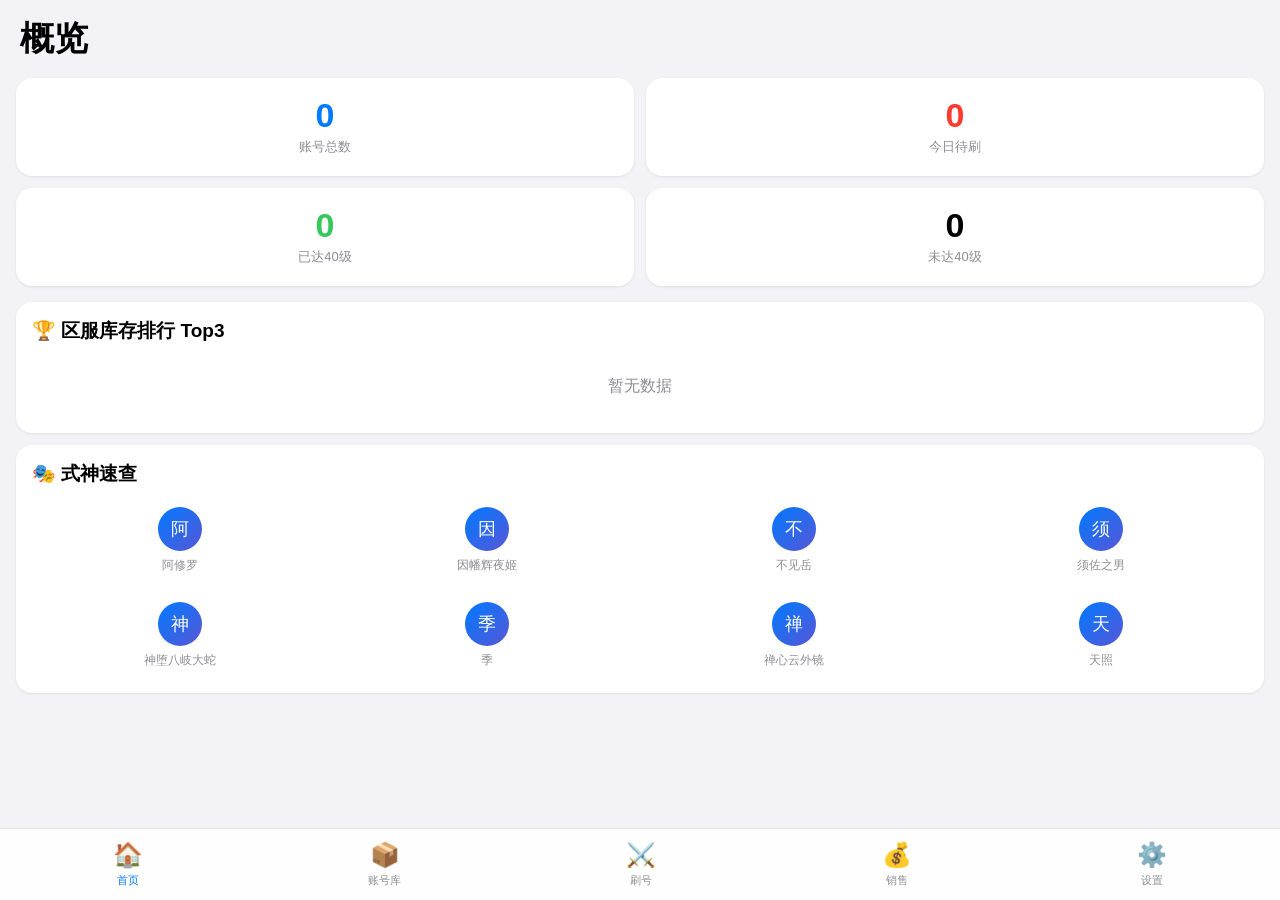
==== commit a3acdad9: "优化：iOS风格UI + 区服层级结构 + 手机号下拉 + 式神图标上传" ====
--- a/index.html
+++ b/index.html
@@ -14,184 +14,193 @@
             -webkit-tap-highlight-color: transparent;
         }
         :root {
-            --bg-primary: #F8F6F3;
-            --bg-card: #FFFFFF;
-            --text-primary: #2D2A26;
-            --text-secondary: #8B8680;
-            --primary: #6B4A3A;
-            --success: #2FA36B;
-            --danger: #E15B64;
-            --warning: #E8A838;
-            --border: #E8E4DF;
-            --shadow: 0 2px 8px rgba(107, 74, 58, 0.06);
-            --radius: 24px;
-            --radius-sm: 12px;
+            --ios-bg: #F2F2F7;
+            --ios-card: #FFFFFF;
+            --ios-text: #000000;
+            --ios-text-secondary: #8E8E93;
+            --ios-blue: #007AFF;
+            --ios-green: #34C759;
+            --ios-red: #FF3B30;
+            --ios-orange: #FF9500;
+            --ios-gray: #C7C7CC;
+            --ios-separator: #C6C6C8;
+            --ios-radius: 16px;
+            --ios-radius-lg: 20px;
         }
         body {
-            font-family: -apple-system, BlinkMacSystemFont, 'Segoe UI', Roboto, 'Helvetica Neue', Arial, sans-serif;
-            background: var(--bg-primary);
-            color: var(--text-primary);
+            font-family: -apple-system, BlinkMacSystemFont, 'SF Pro Display', 'Segoe UI', Roboto, 'Helvetica Neue', Arial, sans-serif;
+            background: var(--ios-bg);
+            color: var(--ios-text);
             min-height: 100vh;
             overflow-x: hidden;
-            padding-bottom: 88px;
-            padding-bottom: calc(88px + env(safe-area-inset-bottom));
+            padding-bottom: 83px;
+            padding-bottom: calc(83px + env(safe-area-inset-bottom));
         }
         .container {
             max-width: 100%;
             margin: 0 auto;
         }
-        /* 顶部安全区域 */
         .safe-top {
             height: env(safe-area-inset-top);
-            background: var(--bg-primary);
-        }
-        /* 视图切换 */
+            background: var(--ios-bg);
+        }
+        .glass {
+            background: rgba(255, 255, 255, 0.8);
+            backdrop-filter: blur(20px);
+            -webkit-backdrop-filter: blur(20px);
+        }
         .view {
             display: none;
             padding: 16px;
-            animation: fadeIn 0.3s ease;
+            animation: iosSlide 0.3s cubic-bezier(0.25, 0.46, 0.45, 0.94);
         }
         .view.active {
             display: block;
         }
-        @keyframes fadeIn {
-            from { opacity: 0; transform: translateY(10px); }
-            to { opacity: 1; transform: translateY(0); }
-        }
-        /* 卡片通用样式 */
-        .card {
-            background: var(--bg-card);
-            border-radius: var(--radius);
+        @keyframes iosSlide {
+            from { opacity: 0; transform: translateX(20px); }
+            to { opacity: 1; transform: translateX(0); }
+        }
+        .ios-title {
+            font-size: 34px;
+            font-weight: 700;
+            letter-spacing: -0.5px;
+            margin-bottom: 16px;
+            padding: 0 4px;
+        }
+        .ios-card {
+            background: var(--ios-card);
+            border-radius: var(--ios-radius);
             padding: 16px;
-            box-shadow: var(--shadow);
             margin-bottom: 12px;
-        }
-        .card-title {
-            font-size: 15px;
+            box-shadow: 0 1px 3px rgba(0, 0, 0, 0.08);
+        }
+        .ios-group {
+            background: var(--ios-card);
+            border-radius: var(--ios-radius);
+            overflow: hidden;
+            margin-bottom: 12px;
+        }
+        .ios-group-title {
+            font-size: 13px;
             font-weight: 600;
-            color: var(--text-primary);
-            margin-bottom: 12px;
+            color: var(--ios-text-secondary);
+            text-transform: uppercase;
+            letter-spacing: 0.5px;
+            padding: 8px 16px;
+        }
+        .ios-item {
             display: flex;
             align-items: center;
-            justify-content: space-between;
-        }
-        /* 统计网格 */
-        .stats-grid {
+            padding: 14px 16px;
+            border-bottom: 1px solid var(--ios-separator);
+            cursor: pointer;
+            transition: background 0.2s;
+        }
+        .ios-item:last-child {
+            border-bottom: none;
+        }
+        .ios-item:active {
+            background: var(--ios-bg);
+        }
+        .ios-item-content {
+            flex: 1;
+        }
+        .ios-item-title {
+            font-size: 17px;
+            font-weight: 400;
+        }
+        .ios-item-subtitle {
+            font-size: 14px;
+            color: var(--ios-text-secondary);
+            margin-top: 2px;
+        }
+        .ios-item-value {
+            font-size: 17px;
+            color: var(--ios-text-secondary);
+            margin-right: 8px;
+        }
+        .ios-item-arrow {
+            color: var(--ios-gray);
+            font-size: 14px;
+        }
+        .ios-stats-grid {
             display: grid;
             grid-template-columns: repeat(2, 1fr);
             gap: 12px;
             margin-bottom: 16px;
         }
-        .stat-card {
-            background: var(--bg-card);
-            border-radius: var(--radius);
-            padding: 16px;
-            box-shadow: var(--shadow);
+        .ios-stat-card {
+            background: var(--ios-card);
+            border-radius: var(--ios-radius);
+            padding: 20px 16px;
             text-align: center;
-        }
-        .stat-value {
-            font-size: 28px;
+            box-shadow: 0 1px 3px rgba(0, 0, 0, 0.08);
+        }
+        .ios-stat-value {
+            font-size: 34px;
             font-weight: 700;
-            color: var(--primary);
             line-height: 1;
-            margin-bottom: 4px;
-        }
-        .stat-value.success { color: var(--success); }
-        .stat-value.danger { color: var(--danger); }
-        .stat-label {
-            font-size: 12px;
-            color: var(--text-secondary);
-        }
-        /* 排行列表 */
-        .rank-item {
-            display: flex;
-            align-items: center;
-            justify-content: space-between;
-            padding: 10px 0;
-            border-bottom: 1px solid var(--border);
-        }
-        .rank-item:last-child {
-            border-bottom: none;
-        }
-        .rank-info {
-            display: flex;
-            align-items: center;
-            gap: 12px;
-        }
-        .rank-num {
-            width: 24px;
-            height: 24px;
-            border-radius: 50%;
-            background: var(--primary);
+            margin-bottom: 6px;
+        }
+        .ios-stat-value.blue { color: var(--ios-blue); }
+        .ios-stat-value.green { color: var(--ios-green); }
+        .ios-stat-value.red { color: var(--ios-red); }
+        .ios-stat-label {
+            font-size: 13px;
+            color: var(--ios-text-secondary);
+            font-weight: 500;
+        }
+        .ios-btn {
+            padding: 14px 24px;
+            border-radius: 12px;
+            border: none;
+            font-size: 17px;
+            font-weight: 600;
+            cursor: pointer;
+            transition: opacity 0.2s, transform 0.1s;
+        }
+        .ios-btn:active {
+            opacity: 0.7;
+            transform: scale(0.98);
+        }
+        .ios-btn-primary {
+            background: var(--ios-blue);
             color: white;
-            display: flex;
-            align-items: center;
-            justify-content: center;
-            font-size: 12px;
-            font-weight: 600;
-        }
-        .rank-num.gold { background: linear-gradient(135deg, #FFD700, #FFA500); }
-        .rank-num.silver { background: linear-gradient(135deg, #C0C0C0, #A0A0A0); }
-        .rank-num.bronze { background: linear-gradient(135deg, #CD7F32, #B87333); }
-        .rank-name {
+        }
+        .ios-btn-success {
+            background: var(--ios-green);
+            color: white;
+        }
+        .ios-btn-danger {
+            background: var(--ios-red);
+            color: white;
+        }
+        .ios-btn-gray {
+            background: var(--ios-gray);
+            color: var(--ios-text);
+        }
+        .ios-btn-sm {
+            padding: 8px 16px;
             font-size: 14px;
-            font-weight: 500;
-        }
-        .rank-count {
-            font-size: 14px;
-            font-weight: 600;
-            color: var(--success);
-        }
-        /* 式神网格 */
-        .shikigami-grid {
-            display: grid;
-            grid-template-columns: repeat(4, 1fr);
-            gap: 12px;
-        }
-        .shikigami-item {
-            display: flex;
-            flex-direction: column;
-            align-items: center;
-            gap: 6px;
-            cursor: pointer;
-            padding: 8px;
-            border-radius: var(--radius-sm);
-            transition: background 0.2s;
-        }
-        .shikigami-item:active {
-            background: var(--border);
-        }
-        .shikigami-icon {
-            width: 48px;
-            height: 48px;
-            border-radius: 50%;
-            background: linear-gradient(135deg, var(--primary), #8B6B5A);
-            display: flex;
-            align-items: center;
-            justify-content: center;
-            font-size: 20px;
-            color: white;
-        }
-        .shikigami-name {
-            font-size: 11px;
-            color: var(--text-secondary);
-            text-align: center;
-        }
-        /* 底部导航 */
-        .tab-bar {
+            border-radius: 8px;
+        }
+        .ios-tab-bar {
             position: fixed;
             bottom: 0;
             left: 0;
             right: 0;
-            background: var(--bg-card);
+            background: rgba(255, 255, 255, 0.9);
+            backdrop-filter: blur(20px);
+            -webkit-backdrop-filter: blur(20px);
             display: flex;
             justify-content: space-around;
-            padding: 10px 0;
-            padding-bottom: calc(10px + env(safe-area-inset-bottom));
-            box-shadow: 0 -2px 12px rgba(107, 74, 58, 0.08);
+            padding: 8px 0;
+            padding-bottom: calc(8px + env(safe-area-inset-bottom));
+            border-top: 1px solid rgba(0, 0, 0, 0.1);
             z-index: 100;
         }
-        .tab-item {
+        .ios-tab-item {
             display: flex;
             flex-direction: column;
             align-items: center;
@@ -199,95 +208,150 @@
             background: none;
             border: none;
             cursor: pointer;
-            padding: 6px 12px;
-            color: var(--text-secondary);
+            padding: 4px 16px;
+            color: var(--ios-text-secondary);
             transition: color 0.2s;
         }
-        .tab-item.active {
-            color: var(--primary);
-        }
-        .tab-icon {
-            font-size: 22px;
-        }
-        .tab-label {
+        .ios-tab-item.active {
+            color: var(--ios-blue);
+        }
+        .ios-tab-icon {
+            font-size: 24px;
+        }
+        .ios-tab-label {
             font-size: 11px;
             font-weight: 500;
         }
-        /* 按钮样式 */
-        .btn {
-            padding: 10px 20px;
-            border-radius: var(--radius-sm);
-            border: none;
-            font-size: 14px;
-            font-weight: 500;
-            cursor: pointer;
-            transition: opacity 0.2s;
-        }
-        .btn:active { opacity: 0.8; }
-        .btn-primary {
-            background: var(--primary);
-            color: white;
-        }
-        .btn-success {
-            background: var(--success);
-            color: white;
-        }
-        .btn-danger {
-            background: var(--danger);
-            color: white;
-        }
-        .btn-outline {
-            background: transparent;
-            border: 1px solid var(--border);
-            color: var(--text-primary);
-        }
-        .btn-sm {
-            padding: 6px 12px;
-            font-size: 12px;
-        }
-        /* 表单样式 */
-        .form-group {
+        .ios-form-group {
             margin-bottom: 16px;
         }
-        .form-label {
+        .ios-form-label {
             display: block;
             font-size: 13px;
-            color: var(--text-secondary);
+            color: var(--ios-text-secondary);
             margin-bottom: 6px;
-        }
-        .form-input {
+            font-weight: 500;
+        }
+        .ios-form-input {
             width: 100%;
-            padding: 12px 16px;
-            border: 1px solid var(--border);
-            border-radius: var(--radius-sm);
-            font-size: 15px;
-            background: var(--bg-card);
+            padding: 14px 16px;
+            border: 1px solid var(--ios-gray);
+            border-radius: 12px;
+            font-size: 17px;
+            background: var(--ios-card);
             outline: none;
-            transition: border-color 0.2s;
-        }
-        .form-input:focus {
-            border-color: var(--primary);
-        }
-        .form-row {
+        }
+        .ios-form-input:focus {
+            border-color: var(--ios-blue);
+        }
+        .ios-form-select {
+            width: 100%;
+            padding: 14px 16px;
+            border: 1px solid var(--ios-gray);
+            border-radius: 12px;
+            font-size: 17px;
+            background: var(--ios-card);
+            outline: none;
+            appearance: none;
+            cursor: pointer;
+        }
+        .ios-form-row {
             display: grid;
             grid-template-columns: repeat(2, 1fr);
             gap: 12px;
         }
-        /* 账号卡片 */
+        .ios-modal {
+            position: fixed;
+            top: 0;
+            left: 0;
+            right: 0;
+            bottom: 0;
+            background: rgba(0, 0, 0, 0.4);
+            display: none;
+            align-items: flex-end;
+            justify-content: center;
+            z-index: 1000;
+            padding-bottom: env(safe-area-inset-bottom);
+        }
+        .ios-modal.active {
+            display: flex;
+        }
+        .ios-modal-content {
+            background: var(--ios-card);
+            width: 100%;
+            max-height: 90vh;
+            border-radius: var(--ios-radius-lg) var(--ios-radius-lg) 0 0;
+            padding: 20px;
+            overflow-y: auto;
+            animation: iosSheet 0.3s cubic-bezier(0.25, 0.46, 0.45, 0.94);
+        }
+        @keyframes iosSheet {
+            from { transform: translateY(100%); }
+            to { transform: translateY(0); }
+        }
+        .ios-modal-header {
+            display: flex;
+            justify-content: space-between;
+            align-items: center;
+            margin-bottom: 20px;
+        }
+        .ios-modal-title {
+            font-size: 20px;
+            font-weight: 600;
+        }
+        .ios-modal-close {
+            width: 36px;
+            height: 36px;
+            border-radius: 50%;
+            border: none;
+            background: var(--ios-bg);
+            cursor: pointer;
+            font-size: 18px;
+            color: var(--ios-text-secondary);
+        }
+        .ios-modal-footer {
+            display: flex;
+            gap: 12px;
+            margin-top: 24px;
+        }
+        .ios-modal-footer .ios-btn {
+            flex: 1;
+        }
+        .ios-nav-bar {
+            display: flex;
+            align-items: center;
+            justify-content: space-between;
+            padding: 10px 4px;
+            margin-bottom: 16px;
+            position: relative;
+        }
+        .ios-nav-back {
+            padding: 8px 12px;
+            border: none;
+            background: none;
+            color: var(--ios-blue);
+            font-size: 17px;
+            cursor: pointer;
+            display: flex;
+            align-items: center;
+            gap: 4px;
+        }
+        .ios-nav-title {
+            font-size: 17px;
+            font-weight: 600;
+            position: absolute;
+            left: 50%;
+            transform: translateX(-50%);
+        }
+        .ios-nav-right {
+            padding: 8px 0;
+        }
         .account-card {
-            background: var(--bg-card);
-            border-radius: var(--radius);
+            background: var(--ios-card);
+            border-radius: var(--ios-radius);
             padding: 16px;
-            box-shadow: var(--shadow);
             margin-bottom: 12px;
-            transition: transform 0.2s;
-        }
-        .account-card.highlight {
-            animation: highlight 1s ease;
-        }
-        @keyframes highlight {
-            0%, 100% { background: var(--bg-card); }
-            50% { background: #FFF5E6; }
+            box-shadow: 0 1px 3px rgba(0, 0, 0, 0.08);
         }
         .account-header {
             display: flex;
@@ -298,31 +362,31 @@
         .account-info {
             flex: 1;
         }
-        .account-account {
-            font-size: 15px;
+        .account-name {
+            font-size: 17px;
             font-weight: 600;
             margin-bottom: 4px;
             word-break: break-all;
         }
-        .account-server {
-            font-size: 12px;
-            color: var(--text-secondary);
+        .account-meta {
+            font-size: 14px;
+            color: var(--ios-text-secondary);
         }
         .account-level {
             display: inline-flex;
             align-items: center;
-            padding: 4px 10px;
+            padding: 4px 12px;
             border-radius: 20px;
-            font-size: 12px;
+            font-size: 13px;
             font-weight: 600;
         }
-        .account-level.success {
-            background: rgba(47, 163, 107, 0.1);
-            color: var(--success);
-        }
-        .account-level.danger {
-            background: rgba(225, 91, 100, 0.1);
-            color: var(--danger);
+        .account-level.green {
+            background: rgba(52, 199, 89, 0.1);
+            color: var(--ios-green);
+        }
+        .account-level.red {
+            background: rgba(255, 59, 48, 0.1);
+            color: var(--ios-red);
         }
         .account-actions {
             display: flex;
@@ -337,66 +401,16 @@
             margin-top: 8px;
         }
         .account-shikigami-tag {
-            padding: 2px 8px;
-            background: var(--bg-primary);
+            padding: 3px 10px;
+            background: var(--ios-bg);
             border-radius: 12px;
-            font-size: 11px;
-            color: var(--text-secondary);
-        }
-        /* 搜索筛选 */
-        .search-bar {
-            display: flex;
-            gap: 8px;
-            margin-bottom: 16px;
-        }
-        .search-input {
-            flex: 1;
-            padding: 12px 16px;
-            border: 1px solid var(--border);
-            border-radius: var(--radius-sm);
-            font-size: 14px;
-            background: var(--bg-card);
-            outline: none;
-        }
-        .filter-btn {
-            padding: 12px 16px;
-            background: var(--bg-card);
-            border: 1px solid var(--border);
-            border-radius: var(--radius-sm);
-            cursor: pointer;
-        }
-        /* 区服标签 */
-        .server-tabs {
-            display: flex;
-            gap: 8px;
-            overflow-x: auto;
-            padding-bottom: 8px;
-            margin-bottom: 16px;
-            scrollbar-width: none;
-        }
-        .server-tabs::-webkit-scrollbar {
-            display: none;
-        }
-        .server-tab {
-            padding: 8px 16px;
-            background: var(--bg-card);
-            border: 1px solid var(--border);
-            border-radius: 20px;
-            font-size: 13px;
-            white-space: nowrap;
-            cursor: pointer;
-            transition: all 0.2s;
-        }
-        .server-tab.active {
-            background: var(--primary);
-            color: white;
-            border-color: var(--primary);
-        }
-        /* 视图切换按钮 */
+            font-size: 12px;
+            color: var(--ios-text-secondary);
+        }
         .view-toggle {
             display: flex;
-            background: var(--bg-card);
-            border-radius: var(--radius-sm);
+            background: var(--ios-bg);
+            border-radius: 10px;
             padding: 4px;
             margin-bottom: 16px;
         }
@@ -406,688 +420,603 @@
             border: none;
             background: transparent;
             border-radius: 8px;
-            font-size: 13px;
+            font-size: 15px;
+            font-weight: 500;
             cursor: pointer;
-            transition: background 0.2s;
+            transition: all 0.2s;
+            color: var(--ios-text-secondary);
         }
         .view-toggle-btn.active {
-            background: var(--primary);
-            color: white;
-        }
-        /* 刷号卡片 */
-        .grind-card {
-            background: var(--bg-card);
-            border-radius: var(--radius);
-            padding: 16px;
-            box-shadow: var(--shadow);
-            margin-bottom: 12px;
-            display: flex;
-            justify-content: space-between;
-            align-items: center;
-        }
-        .grind-info {
-            flex: 1;
-        }
-        .grind-account {
-            font-size: 14px;
-            font-weight: 600;
-            margin-bottom: 4px;
-        }
-        .grind-server {
-            font-size: 12px;
-            color: var(--text-secondary);
-        }
-        .grind-progress {
-            display: flex;
-            align-items: center;
-            gap: 8px;
-            margin-top: 8px;
-        }
-        .progress-bar {
-            flex: 1;
-            height: 6px;
-            background: var(--border);
-            border-radius: 3px;
-            overflow: hidden;
-        }
-        .progress-fill {
-            height: 100%;
-            background: linear-gradient(90deg, var(--success), #4CC48A);
-            border-radius: 3px;
-            transition: width 0.3s;
-        }
-        .progress-text {
-            font-size: 12px;
-            font-weight: 600;
-            color: var(--success);
-            min-width: 40px;
-            text-align: right;
-        }
-        /* 销售记录 */
-        .sale-item {
-            display: flex;
-            justify-content: space-between;
-            align-items: center;
-            padding: 12px 0;
-            border-bottom: 1px solid var(--border);
-        }
-        .sale-item:last-child {
-            border-bottom: none;
-        }
-        .sale-info {
-            flex: 1;
-        }
-        .sale-account {
-            font-size: 14px;
-            font-weight: 500;
-            margin-bottom: 2px;
-        }
-        .sale-time {
-            font-size: 11px;
-            color: var(--text-secondary);
-        }
-        .sale-price {
-            font-size: 16px;
-            font-weight: 700;
-            color: var(--success);
-        }
-        /* 设置项 */
-        .setting-item {
-            display: flex;
-            justify-content: space-between;
-            align-items: center;
-            padding: 14px 0;
-            border-bottom: 1px solid var(--border);
-            cursor: pointer;
-        }
-        .setting-item:last-child {
-            border-bottom: none;
-        }
-        .setting-left {
-            display: flex;
-            align-items: center;
-            gap: 12px;
-        }
-        .setting-icon {
-            width: 36px;
-            height: 36px;
-            border-radius: 10px;
-            display: flex;
-            align-items: center;
-            justify-content: center;
-            font-size: 18px;
-        }
-        .setting-info {
-            flex: 1;
-        }
-        .setting-title {
-            font-size: 14px;
-            font-weight: 500;
-            margin-bottom: 2px;
-        }
-        .setting-desc {
-            font-size: 11px;
-            color: var(--text-secondary);
-        }
-        .setting-arrow {
-            color: var(--text-secondary);
-            font-size: 14px;
-        }
-        /* 弹窗 */
-        .modal {
-            position: fixed;
-            top: 0;
-            left: 0;
-            right: 0;
-            bottom: 0;
-            background: rgba(0, 0, 0, 0.5);
-            display: none;
-            align-items: flex-end;
-            justify-content: center;
-            z-index: 1000;
-            padding-bottom: env(safe-area-inset-bottom);
-        }
-        .modal.active {
-            display: flex;
-        }
-        .modal-content {
-            background: var(--bg-card);
-            width: 100%;
-            max-height: 90vh;
-            border-radius: var(--radius) var(--radius) 0 0;
-            padding: 20px;
-            overflow-y: auto;
-            animation: slideUp 0.3s ease;
-        }
-        @keyframes slideUp {
-            from { transform: translateY(100%); }
-            to { transform: translateY(0); }
-        }
-        .modal-header {
-            display: flex;
-            justify-content: space-between;
-            align-items: center;
-            margin-bottom: 20px;
-        }
-        .modal-title {
-            font-size: 18px;
-            font-weight: 600;
-        }
-        .modal-close {
-            width: 32px;
-            height: 32px;
-            border-radius: 50%;
-            border: none;
-            background: var(--bg-primary);
-            cursor: pointer;
-            font-size: 18px;
-        }
-        .modal-footer {
-            display: flex;
-            gap: 12px;
-            margin-top: 20px;
-        }
-        .modal-footer .btn {
-            flex: 1;
-        }
-        /* 空状态 */
-        .empty-state {
-            text-align: center;
-            padding: 60px 20px;
-        }
-        .empty-icon {
-            font-size: 64px;
-            margin-bottom: 16px;
-            opacity: 0.5;
-        }
-        .empty-text {
-            font-size: 14px;
-            color: var(--text-secondary);
-        }
-        /* 标签 */
-        .tag {
-            display: inline-block;
-            padding: 4px 10px;
-            border-radius: 12px;
-            font-size: 11px;
-            font-weight: 500;
-        }
-        .tag-success {
-            background: rgba(47, 163, 107, 0.1);
-            color: var(--success);
-        }
-        .tag-danger {
-            background: rgba(225, 91, 100, 0.1);
-            color: var(--danger);
-        }
-        .tag-warning {
-            background: rgba(232, 168, 56, 0.1);
-            color: var(--warning);
-        }
-        /* 双列视图 */
+            background: white;
+            color: var(--ios-text);
+            box-shadow: 0 1px 3px rgba(0, 0, 0, 0.08);
+        }
         .account-grid {
             display: grid;
             grid-template-columns: repeat(2, 1fr);
             gap: 12px;
         }
         .account-grid-card {
-            background: var(--bg-card);
-            border-radius: var(--radius);
-            padding: 12px;
-            box-shadow: var(--shadow);
-        }
-        .account-grid-account {
-            font-size: 13px;
+            background: var(--ios-card);
+            border-radius: var(--ios-radius);
+            padding: 14px;
+            box-shadow: 0 1px 3px rgba(0, 0, 0, 0.08);
+        }
+        .account-grid-name {
+            font-size: 14px;
             font-weight: 600;
             margin-bottom: 6px;
             word-break: break-all;
         }
-        .account-grid-server {
-            font-size: 11px;
-            color: var(--text-secondary);
+        .account-grid-meta {
+            font-size: 12px;
+            color: var(--ios-text-secondary);
             margin-bottom: 8px;
         }
-        /* Toast */
+        .grind-card {
+            background: var(--ios-card);
+            border-radius: var(--ios-radius);
+            padding: 16px;
+            margin-bottom: 12px;
+            display: flex;
+            justify-content: space-between;
+            align-items: center;
+            box-shadow: 0 1px 3px rgba(0, 0, 0, 0.08);
+        }
+        .grind-info {
+            flex: 1;
+        }
+        .grind-name {
+            font-size: 16px;
+            font-weight: 600;
+            margin-bottom: 4px;
+        }
+        .grind-server {
+            font-size: 13px;
+            color: var(--ios-text-secondary);
+        }
+        .grind-progress {
+            display: flex;
+            align-items: center;
+            gap: 10px;
+            margin-top: 10px;
+        }
+        .progress-bar {
+            flex: 1;
+            height: 6px;
+            background: var(--ios-bg);
+            border-radius: 3px;
+            overflow: hidden;
+        }
+        .progress-fill {
+            height: 100%;
+            background: linear-gradient(90deg, var(--ios-green), #5CDB7D);
+            border-radius: 3px;
+            transition: width 0.3s;
+        }
+        .progress-text {
+            font-size: 13px;
+            font-weight: 600;
+            color: var(--ios-green);
+            min-width: 45px;
+            text-align: right;
+        }
+        .search-bar {
+            margin-bottom: 16px;
+        }
+        .search-input {
+            width: 100%;
+            padding: 12px 16px;
+            border: none;
+            border-radius: 12px;
+            font-size: 17px;
+            background: var(--ios-card);
+            outline: none;
+        }
+        .empty-state {
+            text-align: center;
+            padding: 60px 20px;
+        }
+        .empty-icon {
+            font-size: 64px;
+            margin-bottom: 16px;
+            opacity: 0.4;
+        }
+        .empty-text {
+            font-size: 16px;
+            color: var(--ios-text-secondary);
+        }
         .toast {
             position: fixed;
             top: 50%;
             left: 50%;
             transform: translate(-50%, -50%);
-            background: rgba(0, 0, 0, 0.8);
+            background: rgba(0, 0, 0, 0.85);
             color: white;
-            padding: 12px 24px;
-            border-radius: var(--radius-sm);
-            font-size: 14px;
+            padding: 14px 28px;
+            border-radius: 12px;
+            font-size: 15px;
             z-index: 2000;
             opacity: 0;
             pointer-events: none;
-            transition: opacity 0.3s;
+            transition: opacity 0.2s;
         }
         .toast.show {
             opacity: 1;
         }
-        /* 展开表单 */
-        .expand-form {
-            max-height: 0;
+        .shikigami-icon {
+            width: 44px;
+            height: 44px;
+            border-radius: 50%;
+            background: linear-gradient(135deg, var(--ios-blue), #5856D6);
+            display: flex;
+            align-items: center;
+            justify-content: center;
+            font-size: 18px;
+            color: white;
             overflow: hidden;
-            transition: max-height 0.3s ease;
-        }
-        .expand-form.active {
-            max-height: 2000px;
-        }
-        .section-header {
-            display: flex;
+        }
+        .shikigami-icon img {
+            width: 100%;
+            height: 100%;
+            object-fit: cover;
+        }
+        .shikigami-grid {
+            display: grid;
+            grid-template-columns: repeat(4, 1fr);
+            gap: 12px;
+        }
+        .shikigami-item {
+            display: flex;
+            flex-direction: column;
+            align-items: center;
+            gap: 6px;
+            cursor: pointer;
+            padding: 8px;
+            border-radius: 12px;
+            transition: background 0.2s;
+        }
+        .shikigami-item:active {
+            background: var(--ios-bg);
+        }
+        .shikigami-name {
+            font-size: 12px;
+            color: var(--ios-text-secondary);
+            text-align: center;
+        }
+        .rank-item {
+            display: flex;
+            align-items: center;
             justify-content: space-between;
+            padding: 12px 0;
+            border-bottom: 1px solid var(--ios-bg);
+        }
+        .rank-item:last-child {
+            border-bottom: none;
+        }
+        .rank-info {
+            display: flex;
             align-items: center;
-            margin-bottom: 12px;
-        }
-        .section-title {
+            gap: 12px;
+        }
+        .rank-num {
+            width: 28px;
+            height: 28px;
+            border-radius: 50%;
+            display: flex;
+            align-items: center;
+            justify-content: center;
+            font-size: 13px;
+            font-weight: 700;
+            color: white;
+        }
+        .rank-num.gold { background: linear-gradient(135deg, #FFD700, #FFA500); }
+        .rank-num.silver { background: linear-gradient(135deg, #C0C0C0, #A0A0A0); }
+        .rank-num.bronze { background: linear-gradient(135deg, #CD7F32, #B87333); }
+        .rank-name {
+            font-size: 16px;
+            font-weight: 500;
+        }
+        .rank-count {
             font-size: 16px;
             font-weight: 600;
-        }
-        /* 日期筛选 */
-        .date-filter {
+            color: var(--ios-green);
+        }
+        .fab {
+            position: fixed;
+            bottom: 100px;
+            bottom: calc(100px + env(safe-area-inset-bottom));
+            right: 20px;
+            width: 56px;
+            height: 56px;
+            border-radius: 50%;
+            background: var(--ios-blue);
+            color: white;
+            border: none;
+            font-size: 28px;
+            box-shadow: 0 4px 12px rgba(0, 122, 255, 0.3);
+            cursor: pointer;
+            z-index: 50;
+        }
+        .hidden-input {
+            display: none;
+        }
+        .image-preview {
+            width: 60px;
+            height: 60px;
+            border-radius: 12px;
+            object-fit: cover;
+            border: 2px solid var(--ios-gray);
+            cursor: pointer;
+        }
+        .server-actions {
             display: flex;
             gap: 8px;
-            margin-bottom: 16px;
-        }
-        .date-input {
-            flex: 1;
-            padding: 10px 12px;
-            border: 1px solid var(--border);
-            border-radius: var(--radius-sm);
+        }
+        .server-action-btn {
+            padding: 6px 12px;
+            border: none;
+            border-radius: 8px;
             font-size: 13px;
-            background: var(--bg-card);
-        }
-        /* 回收站 */
-        .recycle-item {
-            display: flex;
-            justify-content: space-between;
-            align-items: center;
-            padding: 12px 0;
-            border-bottom: 1px solid var(--border);
-        }
-        .recycle-info {
-            flex: 1;
-        }
-        .recycle-account {
-            font-size: 14px;
-            font-weight: 500;
-        }
-        .recycle-time {
-            font-size: 11px;
-            color: var(--text-secondary);
+            cursor: pointer;
         }
     </style>
 </head>
 <body>
     <div class="safe-top"></div>
     <div class="container">
-        <!-- 首页 -->
         <section id="homeView" class="view active">
-            <div class="section-header">
-                <h2 class="section-title">📊 数据概览</h2>
-            </div>
-            
-            <div class="stats-grid">
-                <div class="stat-card">
-                    <div class="stat-value" id="statTotal">0</div>
-                    <div class="stat-label">账号总数</div>
-                </div>
-                <div class="stat-card">
-                    <div class="stat-value danger" id="statTodo">0</div>
-                    <div class="stat-label">今日待刷</div>
-                </div>
-                <div class="stat-card">
-                    <div class="stat-value success" id="statLevel40">0</div>
-                    <div class="stat-label">已达40级</div>
-                </div>
-                <div class="stat-card">
-                    <div class="stat-value" id="statUnder40">0</div>
-                    <div class="stat-label">未达40级</div>
-                </div>
-            </div>
-            <div class="card">
-                <div class="card-title">🏆 区服库存排行 Top3</div>
+            <h1 class="ios-title">概览</h1>
+            <div class="ios-stats-grid">
+                <div class="ios-stat-card">
+                    <div class="ios-stat-value blue" id="statTotal">0</div>
+                    <div class="ios-stat-label">账号总数</div>
+                </div>
+                <div class="ios-stat-card">
+                    <div class="ios-stat-value red" id="statTodo">0</div>
+                    <div class="ios-stat-label">今日待刷</div>
+                </div>
+                <div class="ios-stat-card">
+                    <div class="ios-stat-value green" id="statLevel40">0</div>
+                    <div class="ios-stat-label">已达40级</div>
+                </div>
+                <div class="ios-stat-card">
+                    <div class="ios-stat-value" id="statUnder40">0</div>
+                    <div class="ios-stat-label">未达40级</div>
+                </div>
+            </div>
+            <div class="ios-card">
+                <div style="font-size:19px;font-weight:700;margin-bottom:12px;">🏆 区服库存排行 Top3</div>
                 <div id="serverRankList"></div>
             </div>
-            <div class="card">
-                <div class="card-title">🎭 式神速查</div>
+            <div class="ios-card">
+                <div style="font-size:19px;font-weight:700;margin-bottom:12px;">🎭 式神速查</div>
                 <div class="shikigami-grid" id="shikigamiQuick"></div>
             </div>
         </section>
-        <!-- 账号库 -->
         <section id="accountsView" class="view">
-            <div class="section-header">
-                <h2 class="section-title">📦 账号库</h2>
-                <button class="btn btn-primary btn-sm" onclick="openAddAccountModal()">+ 添加账号</button>
+            <h1 class="ios-title">账号库</h1>
+            <div class="ios-group-title">我的区服</div>
+            <div class="ios-group" id="serverList"></div>
+            <button class="fab" onclick="openAddServerModal()">+</button>
+        </section>
+        <section id="accountListView" class="view">
+            <div class="ios-nav-bar">
+                <button class="ios-nav-back" onclick="backToServerList()">‹ 返回</button>
+                <span class="ios-nav-title" id="currentServerName">区服名称</span>
+                <button class="ios-nav-right ios-btn-primary ios-btn-sm" onclick="openAddAccountModal()">+ 添加</button>
             </div>
             <div class="search-bar">
-                <input type="text" class="search-input" id="accountSearch" placeholder="搜索账号、区服、式神..." oninput="filterAccounts()">
-                <button class="filter-btn" onclick="toggleFilter()">🔍</button>
-            </div>
-            <div class="server-tabs" id="serverTabs"></div>
+                <input type="text" class="search-input" id="accountSearch" placeholder="搜索账号、式神..." oninput="filterAccounts()">
+            </div>
             <div class="view-toggle">
                 <button class="view-toggle-btn active" onclick="setViewMode('list')">列表</button>
                 <button class="view-toggle-btn" onclick="setViewMode('grid')">双列</button>
             </div>
             <div id="accountList"></div>
         </section>
-        <!-- 刷号管理 -->
         <section id="grindView" class="view">
-            <div class="section-header">
-                <h2 class="section-title">⚔️ 刷号管理</h2>
-            </div>
-            <div class="stats-grid">
-                <div class="stat-card">
-                    <div class="stat-value danger" id="grindTodo">0</div>
-                    <div class="stat-label">今日待刷</div>
-                </div>
-                <div class="stat-card">
-                    <div class="stat-value success" id="grindDone">0</div>
-                    <div class="stat-label">今日已刷</div>
+            <h1 class="ios-title">刷号管理</h1>
+            <div class="ios-stats-grid">
+                <div class="ios-stat-card">
+                    <div class="ios-stat-value red" id="grindTodo">0</div>
+                    <div class="ios-stat-label">今日待刷</div>
+                </div>
+                <div class="ios-stat-card">
+                    <div class="ios-stat-value green" id="grindDone">0</div>
+                    <div class="ios-stat-label">今日已刷</div>
                 </div>
             </div>
             <div id="grindList"></div>
         </section>
-        <!-- 销售管理 -->
         <section id="salesView" class="view">
-            <div class="section-header">
-                <h2 class="section-title">💰 销售管理</h2>
-            </div>
-            <div class="date-filter">
-                <input type="date" class="date-input" id="saleStartDate" onchange="filterSales()">
-                <input type="date" class="date-input" id="saleEndDate" onchange="filterSales()">
-            </div>
-            <div class="stats-grid">
-                <div class="stat-card">
-                    <div class="stat-value success" id="saleToday">0</div>
-                    <div class="stat-label">今日销售额</div>
-                </div>
-                <div class="stat-card">
-                    <div class="stat-value success" id="saleMonth">0</div>
-                    <div class="stat-label">本月销售额</div>
-                </div>
-                <div class="stat-card" style="grid-column: span 2;">
-                    <div class="stat-value success" id="saleTotal">0</div>
-                    <div class="stat-label">累计销售额</div>
-                </div>
-            </div>
-            <div style="display: flex; gap: 8px; margin-bottom: 16px;">
-                <button class="btn btn-outline btn-sm" style="flex:1" onclick="exportSales('txt')">导出TXT</button>
-                <button class="btn btn-outline btn-sm" style="flex:1" onclick="exportSales('json')">导出JSON</button>
-            </div>
-            <div class="card">
-                <div class="card-title">📋 销售记录</div>
+            <h1 class="ios-title">销售管理</h1>
+            <div class="ios-stats-grid">
+                <div class="ios-stat-card">
+                    <div class="ios-stat-value green" id="saleToday">0</div>
+                    <div class="ios-stat-label">今日销售额</div>
+                </div>
+                <div class="ios-stat-card">
+                    <div class="ios-stat-value green" id="saleMonth">0</div>
+                    <div class="ios-stat-label">本月销售额</div>
+                </div>
+                <div class="ios-stat-card" style="grid-column: span 2;">
+                    <div class="ios-stat-value green" id="saleTotal">0</div>
+                    <div class="ios-stat-label">累计销售额</div>
+                </div>
+            </div>
+            <div style="display: flex; gap: 12px; margin-bottom: 16px;">
+                <button class="ios-btn ios-btn-gray ios-btn-sm" style="flex:1" onclick="exportSales('txt')">导出TXT</button>
+                <button class="ios-btn ios-btn-gray ios-btn-sm" style="flex:1" onclick="exportSales('json')">导出JSON</button>
+            </div>
+            <div class="ios-card">
+                <div style="font-size:19px;font-weight:700;margin-bottom:12px;">📋 销售记录</div>
                 <div id="saleList"></div>
             </div>
         </section>
-        <!-- 设置 -->
         <section id="settingsView" class="view">
-            <div class="section-header">
-                <h2 class="section-title">⚙️ 设置</h2>
-            </div>
-            <div class="card">
-                <div class="setting-item" onclick="openDefaultSettings()">
-                    <div class="setting-left">
-                        <div class="setting-icon" style="background: rgba(107, 74, 58, 0.1);">🔑</div>
-                        <div class="setting-info">
-                            <div class="setting-title">默认配置</div>
-                            <div class="setting-desc">默认密码、手机号</div>
-                        </div>
-                    </div>
-                    <span class="setting-arrow">›</span>
-                </div>
-                <div class="setting-item" onclick="openServerManage()">
-                    <div class="setting-left">
-                        <div class="setting-icon" style="background: rgba(47, 163, 107, 0.1);">🌐</div>
-                        <div class="setting-info">
-                            <div class="setting-title">区服管理</div>
-                            <div class="setting-desc">添加、编辑、删除区服</div>
-                        </div>
-                    </div>
-                    <span class="setting-arrow">›</span>
-                </div>
-                <div class="setting-item" onclick="openShikigamiManage()">
-                    <div class="setting-left">
-                        <div class="setting-icon" style="background: rgba(225, 91, 100, 0.1);">🎭</div>
-                        <div class="setting-info">
-                            <div class="setting-title">式神图鉴</div>
-                            <div class="setting-desc">管理式神列表</div>
-                        </div>
-                    </div>
-                    <span class="setting-arrow">›</span>
-                </div>
-            </div>
-            <div class="card">
-                <div class="setting-item" onclick="exportData()">
-                    <div class="setting-left">
-                        <div class="setting-icon" style="background: rgba(232, 168, 56, 0.1);">📤</div>
-                        <div class="setting-info">
-                            <div class="setting-title">备份导出</div>
-                            <div class="setting-desc">导出所有数据为JSON</div>
-                        </div>
-                    </div>
-                    <span class="setting-arrow">›</span>
-                </div>
-                <div class="setting-item" onclick="document.getElementById('importFile').click()">
-                    <div class="setting-left">
-                        <div class="setting-icon" style="background: rgba(107, 74, 58, 0.1);">📥</div>
-                        <div class="setting-info">
-                            <div class="setting-title">备份导入</div>
-                            <div class="setting-desc">从JSON文件恢复数据</div>
-                        </div>
-                    </div>
-                    <span class="setting-arrow">›</span>
-                </div>
-                <input type="file" id="importFile" style="display:none" accept=".json" onchange="importData(event)">
-            </div>
-            <div class="card">
-                <div class="setting-item" onclick="openRecycleBin()">
-                    <div class="setting-left">
-                        <div class="setting-icon" style="background: rgba(225, 91, 100, 0.1);">🗑️</div>
-                        <div class="setting-info">
-                            <div class="setting-title">回收站</div>
-                            <div class="setting-desc">已删除的账号</div>
-                        </div>
-                    </div>
-                    <span class="setting-arrow">›</span>
-                </div>
-                <div class="setting-item" onclick="openDataCenter()">
-                    <div class="setting-left">
-                        <div class="setting-icon" style="background: rgba(47, 163, 107, 0.1);">📈</div>
-                        <div class="setting-info">
-                            <div class="setting-title">数据统计中心</div>
-                            <div class="setting-desc">详细数据分析</div>
-                        </div>
-                    </div>
-                    <span class="setting-arrow">›</span>
-                </div>
-            </div>
-            <div class="card">
-                <div class="setting-item" onclick="clearAllData()">
-                    <div class="setting-left">
-                        <div class="setting-icon" style="background: rgba(225, 91, 100, 0.1);">⚠️</div>
-                        <div class="setting-info">
-                            <div class="setting-title">清空所有数据</div>
-                            <div class="setting-desc">不可恢复，请谨慎操作</div>
-                        </div>
-                    </div>
-                    <span class="setting-arrow">›</span>
+            <h1 class="ios-title">设置</h1>
+            <div class="ios-group-title">通用设置</div>
+            <div class="ios-group">
+                <div class="ios-item" onclick="openDefaultSettings()">
+                    <div class="ios-item-content">
+                        <div class="ios-item-title">默认配置</div>
+                        <div class="ios-item-subtitle">默认密码、手机号列表</div>
+                    </div>
+                    <span class="ios-item-arrow">›</span>
+                </div>
+                <div class="ios-item" onclick="openShikigamiManage()">
+                    <div class="ios-item-content">
+                        <div class="ios-item-title">式神图鉴</div>
+                        <div class="ios-item-subtitle">管理式神列表和图标</div>
+                    </div>
+                    <span class="ios-item-arrow">›</span>
+                </div>
+            </div>
+            <div class="ios-group-title">数据管理</div>
+            <div class="ios-group">
+                <div class="ios-item" onclick="exportData()">
+                    <div class="ios-item-content">
+                        <div class="ios-item-title">备份导出</div>
+                        <div class="ios-item-subtitle">导出所有数据为JSON</div>
+                    </div>
+                    <span class="ios-item-arrow">›</span>
+                </div>
+                <div class="ios-item" onclick="document.getElementById('importFile').click()">
+                    <div class="ios-item-content">
+                        <div class="ios-item-title">备份导入</div>
+                        <div class="ios-item-subtitle">从JSON文件恢复数据</div>
+                    </div>
+                    <span class="ios-item-arrow">›</span>
+                </div>
+                <input type="file" id="importFile" class="hidden-input" accept=".json" onchange="importData(event)">
+                <div class="ios-item" onclick="openRecycleBin()">
+                    <div class="ios-item-content">
+                        <div class="ios-item-title">回收站</div>
+                        <div class="ios-item-subtitle">已删除的账号</div>
+                    </div>
+                    <span class="ios-item-arrow">›</span>
+                </div>
+            </div>
+            <div class="ios-group-title">危险操作</div>
+            <div class="ios-group">
+                <div class="ios-item" onclick="clearAllData()">
+                    <div class="ios-item-content">
+                        <div class="ios-item-title" style="color: var(--ios-red);">清空所有数据</div>
+                        <div class="ios-item-subtitle">不可恢复，请谨慎操作</div>
+                    </div>
+                    <span class="ios-item-arrow">›</span>
                 </div>
             </div>
         </section>
     </div>
-    <!-- 底部导航 -->
-    <nav class="tab-bar">
-        <button class="tab-item active" onclick="switchView('home')">
-            <span class="tab-icon">🏠</span>
-            <span class="tab-label">首页</span>
+    <nav class="ios-tab-bar">
+        <button class="ios-tab-item active" onclick="switchView('home')">
+            <span class="ios-tab-icon">🏠</span>
+            <span class="ios-tab-label">首页</span>
         </button>
-        <button class="tab-item" onclick="switchView('accounts')">
-            <span class="tab-icon">📦</span>
-            <span class="tab-label">账号库</span>
+        <button class="ios-tab-item" onclick="switchView('accounts')">
+            <span class="ios-tab-icon">📦</span>
+            <span class="ios-tab-label">账号库</span>
         </button>
-        <button class="tab-item" onclick="switchView('grind')">
-            <span class="tab-icon">⚔️</span>
-            <span class="tab-label">刷号</span>
+        <button class="ios-tab-item" onclick="switchView('grind')">
+            <span class="ios-tab-icon">⚔️</span>
+            <span class="ios-tab-label">刷号</span>
         </button>
-        <button class="tab-item" onclick="switchView('sales')">
-            <span class="tab-icon">💰</span>
-            <span class="tab-label">销售</span>
+        <button class="ios-tab-item" onclick="switchView('sales')">
+            <span class="ios-tab-icon">💰</span>
+            <span class="ios-tab-label">销售</span>
         </button>
-        <button class="tab-item" onclick="switchView('settings')">
-            <span class="tab-icon">⚙️</span>
-            <span class="tab-label">设置</span>
+        <button class="ios-tab-item" onclick="switchView('settings')">
+            <span class="ios-tab-icon">⚙️</span>
+            <span class="ios-tab-label">设置</span>
         </button>
     </nav>
-    <!-- 添加/编辑账号弹窗 -->
-    <div class="modal" id="accountModal">
-        <div class="modal-content">
-            <div class="modal-header">
-                <h3 class="modal-title" id="accountModalTitle">添加账号</h3>
-                <button class="modal-close" onclick="closeModal('accountModal')">×</button>
-            </div>
-            <form id="accountForm">
-                <input type="hidden" id="editAccountId">
-                <div class="form-group">
-                    <label class="form-label">区服</label>
-                    <select class="form-input" id="accountServer" required></select>
-                </div>
-                <div class="form-row">
-                    <div class="form-group">
-                        <label class="form-label">账号</label>
-                        <input type="text" class="form-input" id="accountName" required placeholder="自动补@163.com">
-                    </div>
-                    <div class="form-group">
-                        <label class="form-label">密码</label>
-                        <input type="text" class="form-input" id="accountPassword" placeholder="默认密码">
-                    </div>
-                </div>
-                <div class="form-row">
-                    <div class="form-group">
-                        <label class="form-label">等级</label>
-                        <input type="number" class="form-input" id="accountLevel" min="1" max="60" value="1">
-                    </div>
-                    <div class="form-group">
-                        <label class="form-label">手机号</label>
-                        <input type="text" class="form-input" id="accountPhone" placeholder="默认手机号">
-                    </div>
-                </div>
-                <div class="form-group">
-                    <label class="form-label">式神（逗号分隔）</label>
-                    <input type="text" class="form-input" id="accountShikigami" placeholder="阿修罗,因幡辉夜姬">
-                </div>
-                <div class="form-group">
-                    <label class="form-label">备注</label>
-                    <textarea class="form-input" id="accountRemark" rows="2" placeholder="添加备注..."></textarea>
-                </div>
-                <div class="modal-footer">
-                    <button type="button" class="btn btn-outline" onclick="closeModal('accountModal')">取消</button>
-                    <button type="submit" class="btn btn-primary">保存</button>
+    <div class="ios-modal" id="serverModal">
+        <div class="ios-modal-content">
+            <div class="ios-modal-header">
+                <h3 class="ios-modal-title" id="serverModalTitle">添加区服</h3>
+                <button class="ios-modal-close" onclick="closeModal('serverModal')">×</button>
+            </div>
+            <form id="serverForm">
+                <input type="hidden" id="editServerId">
+                <div class="ios-form-group">
+                    <label class="ios-form-label">区服名称</label>
+                    <input type="text" class="ios-form-input" id="serverName" required placeholder="如：春之樱">
+                </div>
+                <div class="ios-form-group">
+                    <label class="ios-form-label">开服时间</label>
+                    <input type="date" class="ios-form-input" id="serverOpenTime">
+                </div>
+                <div class="ios-modal-footer">
+                    <button type="button" class="ios-btn ios-btn-gray" onclick="closeModal('serverModal')">取消</button>
+                    <button type="submit" class="ios-btn ios-btn-primary">保存</button>
                 </div>
             </form>
         </div>
     </div>
-    <!-- 标记已售弹窗 -->
-    <div class="modal" id="sellModal">
-        <div class="modal-content">
-            <div class="modal-header">
-                <h3 class="modal-title">标记已售</h3>
-                <button class="modal-close" onclick="closeModal('sellModal')">×</button>
-            </div>
-            <form id="sellForm">
-                <input type="hidden" id="sellAccountId">
-                <div class="form-group">
-                    <label class="form-label">出售价格</label>
-                    <input type="number" class="form-input" id="sellPrice" required placeholder="输入售价">
-                </div>
-                <div class="modal-footer">
-                    <button type="button" class="btn btn-outline" onclick="closeModal('sellModal')">取消</button>
-                    <button type="submit" class="btn btn-success">确认出售</button>
+    <div class="ios-modal" id="accountModal">
+        <div class="ios-modal-content">
+            <div class="ios-modal-header">
+                <h3 class="ios-modal-title" id="accountModalTitle">添加账号</h3>
+                <button class="ios-modal-close" onclick="closeModal('accountModal')">×</button>
+            </div>
+            <form id="accountForm">
+                <input type="hidden" id="editAccountId">
+                <input type="hidden" id="currentServerId">
+                <div class="ios-form-row">
+                    <div class="ios-form-group">
+                        <label class="ios-form-label">账号</label>
+                        <input type="text" class="ios-form-input" id="accountName" required placeholder="自动补@163.com">
+                    </div>
+                    <div class="ios-form-group">
+                        <label class="ios-form-label">密码</label>
+                        <input type="text" class="ios-form-input" id="accountPassword" placeholder="默认密码">
+                    </div>
+                </div>
+                <div class="ios-form-row">
+                    <div class="ios-form-group">
+                        <label class="ios-form-label">等级</label>
+                        <input type="number" class="ios-form-input" id="accountLevel" min="1" max="60" value="1">
+                    </div>
+                    <div class="ios-form-group">
+                        <label class="ios-form-label">手机号</label>
+                        <select class="ios-form-select" id="accountPhone" onchange="checkPhoneManual()">
+                            <option value="">选择手机号</option>
+                            <option value="__manual__">手动输入</option>
+                        </select>
+                        <input type="text" class="ios-form-input" id="accountPhoneManual" style="display:none;margin-top:8px;" placeholder="输入手机号">
+                    </div>
+                </div>
+                <div class="ios-form-group">
+                    <label class="ios-form-label">式神（逗号分隔）</label>
+                    <input type="text" class="ios-form-input" id="accountShikigami" placeholder="阿修罗,因幡辉夜姬">
+                </div>
+                <div class="ios-form-group">
+                    <label class="ios-form-label">备注</label>
+                    <input type="text" class="ios-form-input" id="accountRemark" placeholder="添加备注...">
+                </div>
+                <div class="ios-modal-footer">
+                    <button type="button" class="ios-btn ios-btn-gray" onclick="closeModal('accountModal')">取消</button>
+                    <button type="submit" class="ios-btn ios-btn-primary">保存</button>
                 </div>
             </form>
         </div>
     </div>
-    <!-- 默认设置弹窗 -->
-    <div class="modal" id="defaultModal">
-        <div class="modal-content">
-            <div class="modal-header">
-                <h3 class="modal-title">默认配置</h3>
-                <button class="modal-close" onclick="closeModal('defaultModal')">×</button>
-            </div>
-            <form id="defaultForm">
-                <div class="form-group">
-                    <label class="form-label">默认密码</label>
-                    <input type="text" class="form-input" id="defaultPassword" placeholder="147258369Hh">
-                </div>
-                <div class="form-group">
-                    <label class="form-label">默认手机号</label>
-                    <input type="text" class="form-input" id="defaultPhone" placeholder="默认手机号">
-                </div>
-                <div class="modal-footer">
-                    <button type="button" class="btn btn-outline" onclick="closeModal('defaultModal')">取消</button>
-                    <button type="submit" class="btn btn-primary">保存</button>
+    <div class="ios-modal" id="sellModal">
+        <div class="ios-modal-content">
+            <div class="ios-modal-header">
+                <h3 class="ios-modal-title">标记已售</h3>
+                <button class="ios-modal-close" onclick="closeModal('sellModal')">×</button>
+            </div>
+            <form id="sellForm">
+                <input type="hidden" id="sellAccountId">
+                <div class="ios-form-group">
+                    <label class="ios-form-label">出售价格</label>
+                    <input type="number" class="ios-form-input" id="sellPrice" required placeholder="输入售价">
+                </div>
+                <div class="ios-modal-footer">
+                    <button type="button" class="ios-btn ios-btn-gray" onclick="closeModal('sellModal')">取消</button>
+                    <button type="submit" class="ios-btn ios-btn-success">确认出售</button>
                 </div>
             </form>
         </div>
     </div>
-    <!-- 区服管理弹窗 -->
-    <div class="modal" id="serverModal">
-        <div class="modal-content">
-            <div class="modal-header">
-                <h3 class="modal-title">区服管理</h3>
-                <button class="modal-close" onclick="closeModal('serverModal')">×</button>
-            </div>
-            <div class="form-group">
-                <div style="display: flex; gap: 8px;">
-                    <input type="text" class="form-input" id="newServerName" placeholder="新区服名称" style="flex:1">
-                    <button type="button" class="btn btn-primary" onclick="addServer()">添加</button>
-                </div>
-            </div>
-            <div id="serverManageList"></div>
+    <div class="ios-modal" id="defaultModal">
+        <div class="ios-modal-content">
+            <div class="ios-modal-header">
+                <h3 class="ios-modal-title">默认配置</h3>
+                <button class="ios-modal-close" onclick="closeModal('defaultModal')">×</button>
+            </div>
+            <form id="defaultForm">
+                <div class="ios-form-group">
+                    <label class="ios-form-label">默认密码</label>
+                    <input type="text" class="ios-form-input" id="defaultPassword" placeholder="147258369Hh">
+                </div>
+                <div class="ios-form-group">
+                    <label class="ios-form-label">手机号列表（每行一个）</label>
+                    <textarea class="ios-form-input" id="phoneList" rows="4" placeholder="13800138000&#10;13900139000"></textarea>
+                </div>
+                <div class="ios-modal-footer">
+                    <button type="button" class="ios-btn ios-btn-gray" onclick="closeModal('defaultModal')">取消</button>
+                    <button type="submit" class="ios-btn ios-btn-primary">保存</button>
+                </div>
+            </form>
         </div>
     </div>
-    <!-- 式神管理弹窗 -->
-    <div class="modal" id="shikigamiModal">
-        <div class="modal-content">
-            <div class="modal-header">
-                <h3 class="modal-title">式神图鉴管理</h3>
-                <button class="modal-close" onclick="closeModal('shikigamiModal')">×</button>
-            </div>
-            <div class="form-group">
-                <div style="display: flex; gap: 8px;">
-                    <input type="text" class="form-input" id="newShikigamiName" placeholder="新式神名称" style="flex:1">
-                    <button type="button" class="btn btn-primary" onclick="addShikigami()">添加</button>
+    <div class="ios-modal" id="shikigamiModal">
+        <div class="ios-modal-content">
+            <div class="ios-modal-header">
+                <h3 class="ios-modal-title">式神图鉴管理</h3>
+                <button class="ios-modal-close" onclick="closeModal('shikigamiModal')">×</button>
+            </div>
+            <div class="ios-form-group">
+                <div style="display: flex; gap: 8px; align-items: flex-end;">
+                    <div style="flex:1;">
+                        <label class="ios-form-label">新式神名称</label>
+                        <input type="text" class="ios-form-input" id="newShikigamiName" placeholder="式神名称">
+                    </div>
+                    <div>
+                        <label class="ios-form-label">图标</label>
+                        <div style="display:flex;gap:8px;align-items:center;">
+                            <img id="newShikigamiIconPreview" class="image-preview" onclick="document.getElementById('newShikigamiIcon').click()" src="" style="display:none;">
+                            <button type="button" class="ios-btn ios-btn-primary ios-btn-sm" onclick="document.getElementById('newShikigamiIcon').click()">上传</button>
+                            <input type="file" id="newShikigamiIcon" class="hidden-input" accept="image/*" onchange="previewNewIcon(event)">
+                        </div>
+                    </div>
+                    <button type="button" class="ios-btn ios-btn-primary ios-btn-sm" onclick="addShikigami()" style="white-space:nowrap;">添加</button>
                 </div>
             </div>
             <div id="shikigamiManageList"></div>
         </div>
     </div>
-    <!-- 回收站弹窗 -->
-    <div class="modal" id="recycleModal">
-        <div class="modal-content">
-            <div class="modal-header">
-                <h3 class="modal-title">回收站</h3>
-                <button class="modal-close" onclick="closeModal('recycleModal')">×</button>
+    <div class="ios-modal" id="editShikigamiModal">
+        <div class="ios-modal-content">
+            <div class="ios-modal-header">
+                <h3 class="ios-modal-title">编辑式神</h3>
+                <button class="ios-modal-close" onclick="closeModal('editShikigamiModal')">×</button>
+            </div>
+            <form id="editShikigamiForm">
+                <input type="hidden" id="editShikigamiId">
+                <div class="ios-form-group">
+                    <label class="ios-form-label">式神名称</label>
+                    <input type="text" class="ios-form-input" id="editShikigamiName" required>
+                </div>
+                <div class="ios-form-group">
+                    <label class="ios-form-label">式神图标</label>
+                    <div style="display:flex;gap:12px;align-items:center;">
+                        <img id="editShikigamiIconPreview" class="image-preview" onclick="document.getElementById('editShikigamiIcon').click()">
+                        <button type="button" class="ios-btn ios-btn-gray ios-btn-sm" onclick="document.getElementById('editShikigamiIcon').click()">更换图标</button>
+                        <input type="file" id="editShikigamiIcon" class="hidden-input" accept="image/*" onchange="previewEditIcon(event)">
+                    </div>
+                </div>
+                <div class="ios-modal-footer">
+                    <button type="button" class="ios-btn ios-btn-gray" onclick="closeModal('editShikigamiModal')">取消</button>
+                    <button type="submit" class="ios-btn ios-btn-primary">保存</button>
+                </div>
+            </form>
+        </div>
+    </div>
+    <div class="ios-modal" id="recycleModal">
+        <div class="ios-modal-content">
+            <div class="ios-modal-header">
+                <h3 class="ios-modal-title">回收站</h3>
+                <button class="ios-modal-close" onclick="closeModal('recycleModal')">×</button>
             </div>
             <div id="recycleList"></div>
         </div>
     </div>
-    <!-- 式神账号列表弹窗 -->
-    <div class="modal" id="shikigamiAccountsModal">
-        <div class="modal-content">
-            <div class="modal-header">
-                <h3 class="modal-title" id="shikigamiAccountsTitle">拥有该式神的账号</h3>
-                <button class="modal-close" onclick="closeModal('shikigamiAccountsModal')">×</button>
+    <div class="ios-modal" id="shikigamiAccountsModal">
+        <div class="ios-modal-content">
+            <div class="ios-modal-header">
+                <h3 class="ios-modal-title" id="shikigamiAccountsTitle">拥有该式神的账号</h3>
+                <button class="ios-modal-close" onclick="closeModal('shikigamiAccountsModal')">×</button>
             </div>
             <div id="shikigamiAccountsList"></div>
         </div>
     </div>
-    <!-- Toast -->
     <div class="toast" id="toast"></div>
     <script>
-        // 数据存储管理
         const STORAGE = {
             ACCOUNTS: 'onmyoji_accounts',
             SERVERS: 'onmyoji_servers',
@@ -1096,33 +1025,43 @@
             RECYCLE: 'onmyoji_recycle',
             GRIND_LOG: 'onmyoji_grind_log'
         };
-        // 默认式神列表
         const DEFAULT_SHIKIGAMI = [
-            '阿修罗', '因幡辉夜姬', '不见岳', '须佐之男', '神堕八岐大蛇', '季', '禅心云外镜', '天照',
-            'SP大蛇', 'SP辉夜姬', 'SP花鸟卷', 'SP荒川', 'SP彼岸花', 'SP玉藻前', 'SP酒吞', 'SP鬼切'
+            { name: '阿修罗', icon: '' },
+            { name: '因幡辉夜姬', icon: '' },
+            { name: '不见岳', icon: '' },
+            { name: '须佐之男', icon: '' },
+            { name: '神堕八岐大蛇', icon: '' },
+            { name: '季', icon: '' },
+            { name: '禅心云外镜', icon: '' },
+            { name: '天照', icon: '' }
         ];
-        // 默认区服列表
         const DEFAULT_SERVERS = [
-            '春之樱', '夏之蝉', '秋之枫', '冬之雪', '兰之雅', '梅之寒', '竹之幽', '菊之逸',
-            '相伴长情', '心意相通', '同心一意', '相知相依', '携手同心', '不离不弃', '永生之海'
+            { name: '春之樱', openTime: '2016-09-09' },
+            { name: '夏之蝉', openTime: '2016-09-09' },
+            { name: '秋之枫', openTime: '2016-09-09' },
+            { name: '冬之雪', openTime: '2016-09-09' },
+            { name: '相伴长情', openTime: '2017-01-01' }
         ];
-        // 初始化数据
+        let currentView = 'home';
+        let selectedServerId = '';
+        let viewMode = 'list';
+        let newShikigamiIconData = '';
+        let editShikigamiIconData = '';
         function initData() {
             if (!localStorage.getItem(STORAGE.SETTINGS)) {
                 localStorage.setItem(STORAGE.SETTINGS, JSON.stringify({
                     defaultPassword: '147258369Hh',
-                    defaultPhone: '',
-                    customTags: []
+                    phoneList: []
                 }));
             }
             if (!localStorage.getItem(STORAGE.SERVERS)) {
                 localStorage.setItem(STORAGE.SERVERS, JSON.stringify(
-                    DEFAULT_SERVERS.map((name, i) => ({ id: generateId(), name, sort: i }))
+                    DEFAULT_SERVERS.map((s, i) => ({ id: generateId(), ...s, sort: i }))
                 ));
             }
             if (!localStorage.getItem(STORAGE.SHIKIGAMI)) {
                 localStorage.setItem(STORAGE.SHIKIGAMI, JSON.stringify(
-                    DEFAULT_SHIKIGAMI.map(name => ({ id: generateId(), name }))
+                    DEFAULT_SHIKIGAMI.map(s => ({ id: generateId(), ...s }))
                 ));
             }
             if (!localStorage.getItem(STORAGE.ACCOUNTS)) {
@@ -1147,48 +1086,43 @@
         function getSettings() {
             return JSON.parse(localStorage.getItem(STORAGE.SETTINGS) || '{}');
         }
-        // 视图切换
-        let currentView = 'home';
-        let currentServer = '';
-        let viewMode = 'list';
         function switchView(view) {
             currentView = view;
             document.querySelectorAll('.view').forEach(v => v.classList.remove('active'));
-            document.querySelectorAll('.tab-item').forEach(t => t.classList.remove('active'));
-            document.getElementById(view + 'View').classList.add('active');
-            document.querySelector(`.tab-item:nth-child(${['home','accounts','grind','sales','settings'].indexOf(view)+1})`).classList.add('active');
-            
+            document.querySelectorAll('.ios-tab-item').forEach((t, i) => {
+                t.classList.toggle('active', ['home','accounts','grind','sales','settings'][i] === view);
+            });
+            if (view === 'accounts') {
+                document.getElementById('accountsView').classList.add('active');
+                renderServerList();
+            } else {
+                document.getElementById(view + 'View').classList.add('active');
+            }
             if (view === 'home') renderHome();
-            if (view === 'accounts') renderAccounts();
             if (view === 'grind') renderGrind();
             if (view === 'sales') renderSales();
         }
-        // Toast提示
         function showToast(message) {
             const toast = document.getElementById('toast');
             toast.textContent = message;
             toast.classList.add('show');
             setTimeout(() => toast.classList.remove('show'), 2000);
         }
-        // 弹窗控制
         function closeModal(id) {
             document.getElementById(id).classList.remove('active');
         }
         function openModal(id) {
             document.getElementById(id).classList.add('active');
         }
-        // 首页渲染
         function renderHome() {
             const accounts = getData(STORAGE.ACCOUNTS).filter(a => !a.isSold);
             const servers = getData(STORAGE.SERVERS);
             
-            // 统计数据
             document.getElementById('statTotal').textContent = accounts.length;
             document.getElementById('statTodo').textContent = accounts.filter(a => a.level < 40).length;
             document.getElementById('statLevel40').textContent = accounts.filter(a => a.level >= 40).length;
             document.getElementById('statUnder40').textContent = accounts.filter(a => a.level < 40).length;
             
-            // 区服排行
             const serverStats = {};
             accounts.forEach(a => {
                 if (a.level >= 40) {
@@ -1214,16 +1148,16 @@
                     `;
                 }).join('') : '<div class="empty-text" style="text-align:center;padding:20px;">暂无数据</div>';
             
-            // 式神速查
             const shikigami = getData(STORAGE.SHIKIGAMI).slice(0, 8);
             document.getElementById('shikigamiQuick').innerHTML = shikigami.map(s => `
                 <div class="shikigami-item" onclick="showShikigamiAccounts('${s.name}')">
-                    <div class="shikigami-icon">${s.name.charAt(0)}</div>
+                    <div class="shikigami-icon">
+                        ${s.icon ? `<img src="${s.icon}">` : s.name.charAt(0)}
+                    </div>
                     <div class="shikigami-name">${s.name}</div>
                 </div>
             `).join('');
         }
-        // 显示拥有某式神的账号
         function showShikigamiAccounts(name) {
             const accounts = getData(STORAGE.ACCOUNTS).filter(a => 
                 !a.isSold && a.shikigami && a.shikigami.includes(name)
@@ -1231,51 +1165,110 @@
             document.getElementById('shikigamiAccountsTitle').textContent = `拥有【${name}】的账号 (${accounts.length}个)`;
             document.getElementById('shikigamiAccountsList').innerHTML = accounts.length ?
                 accounts.map(a => `
-                    <div class="account-card" style="margin-bottom:8px;padding:12px;" onclick="locateAccount('${a.id}')">
-                        <div class="account-account">${a.account}</div>
-                        <div class="account-server">${getServerName(a.serverId)} · Lv.${a.level}</div>
+                    <div class="ios-item" onclick="locateAccount('${a.serverId}', '${a.id}')">
+                        <div class="ios-item-content">
+                            <div class="ios-item-title">${a.account}</div>
+                            <div class="ios-item-subtitle">${getServerName(a.serverId)} · Lv.${a.level}</div>
+                        </div>
+                        <span class="ios-item-arrow">›</span>
                     </div>
                 `).join('') : '<div class="empty-text" style="text-align:center;padding:20px;">暂无账号</div>';
             openModal('shikigamiAccountsModal');
         }
-        // 定位到账号
-        function locateAccount(id) {
+        function locateAccount(serverId, accountId) {
             closeModal('shikigamiAccountsModal');
-            switchView('accounts');
-            currentServer = '';
+            selectedServerId = serverId;
+            const server = getData(STORAGE.SERVERS).find(s => s.id === serverId);
+            document.getElementById('currentServerName').textContent = server ? server.name : '';
+            document.getElementById('currentServerId').value = serverId;
+            document.querySelectorAll('.view').forEach(v => v.classList.remove('active'));
+            document.getElementById('accountListView').classList.add('active');
             setTimeout(() => {
-                const card = document.querySelector(`.account-card[data-id="${id}"]`);
-                if (card) {
-                    card.scrollIntoView({ behavior: 'smooth', block: 'center' });
-                    card.classList.add('highlight');
-                }
+                filterAccounts();
+                setTimeout(() => {
+                    const card = document.querySelector(`.account-card[data-id="${accountId}"]`);
+                    if (card) card.scrollIntoView({ behavior: 'smooth', block: 'center' });
+                }, 100);
             }, 100);
         }
-        // 获取区服名称
         function getServerName(id) {
             const servers = getData(STORAGE.SERVERS);
             const server = servers.find(s => s.id === id);
             return server ? server.name : '未知区服';
         }
-        // 渲染账号列表
-        function renderAccounts() {
-            renderServerTabs();
+        function renderServerList() {
+            const servers = getData(STORAGE.SERVERS);
+            const accounts = getData(STORAGE.ACCOUNTS).filter(a => !a.isSold);
+            
+            document.getElementById('serverList').innerHTML = servers.map(s => {
+                const count = accounts.filter(a => a.serverId === s.id).length;
+                return `
+                    <div class="ios-item" onclick="enterServer('${s.id}')">
+                        <div class="ios-item-content">
+                            <div class="ios-item-title">${s.name}</div>
+                            <div class="ios-item-subtitle">${s.openTime || '未设置开服时间'}</div>
+                        </div>
+                        <span class="ios-item-value">${count}个账号</span>
+                        <div class="server-actions" onclick="event.stopPropagation();">
+                            <button class="server-action-btn" style="background:var(--ios-blue);color:white;" onclick="editServer('${s.id}')">编辑</button>
+                        </div>
+                        <span class="ios-item-arrow">›</span>
+                    </div>
+                `;
+            }).join('');
+        }
+        function enterServer(id) {
+            selectedServerId = id;
+            const server = getData(STORAGE.SERVERS).find(s => s.id === id);
+            document.getElementById('currentServerName').textContent = server ? server.name : '';
+            document.getElementById('currentServerId').value = id;
+            document.querySelectorAll('.view').forEach(v => v.classList.remove('active'));
+            document.getElementById('accountListView').classList.add('active');
             filterAccounts();
         }
-        function renderServerTabs() {
+        function backToServerList() {
+            document.querySelectorAll('.view').forEach(v => v.classList.remove('active'));
+            document.getElementById('accountsView').classList.add('active');
+            renderServerList();
+        }
+        function openAddServerModal() {
+            document.getElementById('serverModalTitle').textContent = '添加区服';
+            document.getElementById('serverForm').reset();
+            document.getElementById('editServerId').value = '';
+            openModal('serverModal');
+        }
+        function editServer(id) {
             const servers = getData(STORAGE.SERVERS);
-            document.getElementById('serverTabs').innerHTML = `
-                <div class="server-tab ${!currentServer ? 'active' : ''}" onclick="selectServer('')">全部</div>
-                ${servers.map(s => `
-                    <div class="server-tab ${currentServer === s.id ? 'active' : ''}" onclick="selectServer('${s.id}')">${s.name}</div>
-                `).join('')}
-            `;
-        }
-        function selectServer(id) {
-            currentServer = id;
-            renderServerTabs();
-            filterAccounts();
-        }
+            const server = servers.find(s => s.id === id);
+            if (!server) return;
+            
+            document.getElementById('serverModalTitle').textContent = '编辑区服';
+            document.getElementById('editServerId').value = id;
+            document.getElementById('serverName').value = server.name;
+            document.getElementById('serverOpenTime').value = server.openTime || '';
+            openModal('serverModal');
+        }
+        document.getElementById('serverForm').addEventListener('submit', function(e) {
+            e.preventDefault();
+            const id = document.getElementById('editServerId').value;
+            const serverData = {
+                name: document.getElementById('serverName').value.trim(),
+                openTime: document.getElementById('serverOpenTime').value
+            };
+            
+            const servers = getData(STORAGE.SERVERS);
+            if (id) {
+                const index = servers.findIndex(s => s.id === id);
+                if (index !== -1) servers[index] = { ...servers[index], ...serverData };
+            } else {
+                servers.push({ id: generateId(), ...serverData, sort: servers.length });
+            }
+            
+            setData(STORAGE.SERVERS, servers);
+            closeModal('serverModal');
+            renderServerList();
+            showToast(id ? '已更新' : '已添加');
+        });
         function setViewMode(mode) {
             viewMode = mode;
             document.querySelectorAll('.view-toggle-btn').forEach((b, i) => {
@@ -1285,15 +1278,11 @@
         }
         function filterAccounts() {
             const search = document.getElementById('accountSearch').value.toLowerCase();
-            let accounts = getData(STORAGE.ACCOUNTS).filter(a => !a.isSold);
-            
-            if (currentServer) {
-                accounts = accounts.filter(a => a.serverId === currentServer);
-            }
+            let accounts = getData(STORAGE.ACCOUNTS).filter(a => !a.isSold && a.serverId === selectedServerId);
+            
             if (search) {
                 accounts = accounts.filter(a => 
                     a.account.toLowerCase().includes(search) ||
-                    getServerName(a.serverId).toLowerCase().includes(search) ||
                     (a.shikigami && a.shikigami.some(s => s.toLowerCase().includes(search)))
                 );
             }
@@ -1315,8 +1304,8 @@
                     <div class="account-card" data-id="${a.id}">
                         <div class="account-header">
                             <div class="account-info">
-                                <div class="account-account">${a.account}</div>
-                                <div class="account-server">${getServerName(a.serverId)}</div>
+                                <div class="account-name">${a.account}</div>
+                                <div class="account-meta">${a.phone || '未绑定手机'}</div>
                                 ${a.shikigami && a.shikigami.length ? `
                                     <div class="account-shikigami">
                                         ${a.shikigami.slice(0, 4).map(s => `<span class="account-shikigami-tag">${s}</span>`).join('')}
@@ -1324,27 +1313,26 @@
                                     </div>
                                 ` : ''}
                             </div>
-                            <span class="account-level ${a.level >= 40 ? 'success' : 'danger'}">Lv.${a.level}</span>
+                            <span class="account-level ${a.level >= 40 ? 'green' : 'red'}">Lv.${a.level}</span>
                         </div>
                         <div class="account-actions">
-                            <button class="btn btn-outline btn-sm" onclick="copyAccountInfo('${a.id}')">复制</button>
-                            <button class="btn btn-outline btn-sm" onclick="editAccount('${a.id}')">编辑</button>
-                            <button class="btn btn-success btn-sm" onclick="openSellModal('${a.id}')">出售</button>
-                            <button class="btn btn-danger btn-sm" onclick="deleteAccount('${a.id}')">删除</button>
+                            <button class="ios-btn ios-btn-gray ios-btn-sm" onclick="copyAccountInfo('${a.id}')">复制</button>
+                            <button class="ios-btn ios-btn-gray ios-btn-sm" onclick="editAccount('${a.id}')">编辑</button>
+                            <button class="ios-btn ios-btn-success ios-btn-sm" onclick="openSellModal('${a.id}')">出售</button>
+                            <button class="ios-btn ios-btn-danger ios-btn-sm" onclick="deleteAccount('${a.id}')">删除</button>
                         </div>
                     </div>
                 `).join('');
             } else {
                 container.innerHTML = '<div class="account-grid">' + accounts.map(a => `
                     <div class="account-grid-card" data-id="${a.id}">
-                        <div class="account-grid-account">${a.account.substring(0, 10)}...</div>
-                        <div class="account-grid-server">${getServerName(a.serverId)}</div>
-                        <span class="account-level ${a.level >= 40 ? 'success' : 'danger'}" style="display:inline-block;">Lv.${a.level}</span>
+                        <div class="account-grid-name">${a.account.substring(0, 12)}${a.account.length > 12 ? '...' : ''}</div>
+                        <div class="account-grid-meta">${a.phone ? a.phone.substring(0, 7) + '...' : '无手机'}</div>
+                        <span class="account-level ${a.level >= 40 ? 'green' : 'red'}" style="display:inline-block;">Lv.${a.level}</span>
                     </div>
                 `).join('') + '</div>';
             }
         }
-        // 复制账号信息
         function copyAccountInfo(id) {
             const accounts = getData(STORAGE.ACCOUNTS);
             const account = accounts.find(a => a.id === id);
@@ -1353,24 +1341,28 @@
                 navigator.clipboard.writeText(text).then(() => showToast('已复制到剪贴板'));
             }
         }
-        // 打开添加账号弹窗
         function openAddAccountModal() {
             document.getElementById('accountModalTitle').textContent = '添加账号';
             document.getElementById('accountForm').reset();
             document.getElementById('editAccountId').value = '';
+            document.getElementById('accountPhoneManual').style.display = 'none';
             
             const settings = getSettings();
             document.getElementById('accountPassword').value = settings.defaultPassword || '';
-            document.getElementById('accountPhone').value = settings.defaultPhone || '';
-            
-            const servers = getData(STORAGE.SERVERS);
-            document.getElementById('accountServer').innerHTML = servers.map(s => 
-                `<option value="${s.id}">${s.name}</option>`
-            ).join('');
+            
+            const phoneSelect = document.getElementById('accountPhone');
+            phoneSelect.innerHTML = '<option value="">选择手机号</option><option value="__manual__">手动输入</option>';
+            (settings.phoneList || []).forEach(phone => {
+                phoneSelect.innerHTML += `<option value="${phone}">${phone}</option>`;
+            });
             
             openModal('accountModal');
         }
-        // 编辑账号
+        function checkPhoneManual() {
+            const select = document.getElementById('accountPhone');
+            const manualInput = document.getElementById('accountPhoneManual');
+            manualInput.style.display = select.value === '__manual__' ? 'block' : 'none';
+        }
         function editAccount(id) {
             const accounts = getData(STORAGE.ACCOUNTS);
             const account = accounts.find(a => a.id === id);
@@ -1381,33 +1373,42 @@
             document.getElementById('accountName').value = account.account.replace('@163.com', '');
             document.getElementById('accountPassword').value = account.password;
             document.getElementById('accountLevel').value = account.level;
-            document.getElementById('accountPhone').value = account.phone || '';
             document.getElementById('accountShikigami').value = account.shikigami ? account.shikigami.join(',') : '';
             document.getElementById('accountRemark').value = account.remark || '';
             
-            const servers = getData(STORAGE.SERVERS);
-            document.getElementById('accountServer').innerHTML = servers.map(s => 
-                `<option value="${s.id}" ${s.id === account.serverId ? 'selected' : ''}>${s.name}</option>`
-            ).join('');
+            const settings = getSettings();
+            const phoneSelect = document.getElementById('accountPhone');
+            phoneSelect.innerHTML = '<option value="">选择手机号</option><option value="__manual__">手动输入</option>';
+            (settings.phoneList || []).forEach(phone => {
+                phoneSelect.innerHTML += `<option value="${phone}" ${phone === account.phone ? 'selected' : ''}>${phone}</option>`;
+            });
+            
+            if (account.phone && !settings.phoneList?.includes(account.phone)) {
+                phoneSelect.value = '__manual__';
+                document.getElementById('accountPhoneManual').value = account.phone;
+                document.getElementById('accountPhoneManual').style.display = 'block';
+            } else {
+                document.getElementById('accountPhoneManual').style.display = 'none';
+            }
             
             openModal('accountModal');
         }
-        // 账号表单提交
         document.getElementById('accountForm').addEventListener('submit', function(e) {
             e.preventDefault();
             
             const id = document.getElementById('editAccountId').value;
             let accountName = document.getElementById('accountName').value.trim();
-            if (!accountName.includes('@')) {
-                accountName += '@163.com';
-            }
+            if (!accountName.includes('@')) accountName += '@163.com';
+            
+            let phone = document.getElementById('accountPhone').value;
+            if (phone === '__manual__') phone = document.getElementById('accountPhoneManual').value;
             
             const accountData = {
-                serverId: document.getElementById('accountServer').value,
+                serverId: document.getElementById('currentServerId').value,
                 account: accountName,
                 password: document.getElementById('accountPassword').value,
                 level: parseInt(document.getElementById('accountLevel').value) || 1,
-                phone: document.getElementById('accountPhone').value,
+                phone: phone,
                 shikigami: document.getElementById('accountShikigami').value.split(',').map(s => s.trim()).filter(s => s),
                 remark: document.getElementById('accountRemark').value,
                 updateTime: new Date().toISOString()
@@ -1417,9 +1418,7 @@
             
             if (id) {
                 const index = accounts.findIndex(a => a.id === id);
-                if (index !== -1) {
-                    accounts[index] = { ...accounts[index], ...accountData };
-                }
+                if (index !== -1) accounts[index] = { ...accounts[index], ...accountData };
             } else {
                 accounts.push({
                     id: generateId(),
@@ -1432,20 +1431,17 @@
             
             setData(STORAGE.ACCOUNTS, accounts);
             closeModal('accountModal');
-            renderAccounts();
+            filterAccounts();
             renderHome();
             showToast(id ? '已更新' : '已添加');
         });
-        // 打开出售弹窗
         function openSellModal(id) {
             document.getElementById('sellAccountId').value = id;
             document.getElementById('sellPrice').value = '';
             openModal('sellModal');
         }
-        // 出售表单提交
         document.getElementById('sellForm').addEventListener('submit', function(e) {
             e.preventDefault();
-            
             const id = document.getElementById('sellAccountId').value;
             const price = parseFloat(document.getElementById('sellPrice').value);
             
@@ -1459,12 +1455,11 @@
             }
             
             closeModal('sellModal');
-            renderAccounts();
+            filterAccounts();
             renderHome();
             renderSales();
             showToast('已标记为已售');
         });
-        // 删除账号
         function deleteAccount(id) {
             if (!confirm('确定要删除此账号吗？将移至回收站')) return;
             
@@ -1474,14 +1469,12 @@
                 const recycle = getData(STORAGE.RECYCLE);
                 recycle.push({ ...account, deleteTime: new Date().toISOString() });
                 setData(STORAGE.RECYCLE, recycle);
-                
                 setData(STORAGE.ACCOUNTS, accounts.filter(a => a.id !== id));
-                renderAccounts();
+                filterAccounts();
                 renderHome();
                 showToast('已移至回收站');
             }
         }
-        // 刷号管理
         function renderGrind() {
             const today = new Date().toDateString();
             const accounts = getData(STORAGE.ACCOUNTS).filter(a => !a.isSold && a.level < 40);
@@ -1507,7 +1500,7 @@
                 return `
                     <div class="grind-card">
                         <div class="grind-info">
-                            <div class="grind-account">${a.account}</div>
+                            <div class="grind-name">${a.account}</div>
                             <div class="grind-server">${getServerName(a.serverId)}</div>
                             <div class="grind-progress">
                                 <div class="progress-bar">
@@ -1516,7 +1509,7 @@
                                 <span class="progress-text">${a.level}/40</span>
                             </div>
                         </div>
-                        <button class="btn btn-success btn-sm" onclick="completeGrind('${a.id}')">升级完成</button>
+                        <button class="ios-btn ios-btn-success ios-btn-sm" onclick="completeGrind('${a.id}')">完成</button>
                     </div>
                 `;
             }).join('');
@@ -1537,10 +1530,8 @@
             renderHome();
             showToast('已标记为40级');
         }
-        // 销售管理
         function renderSales() {
             const accounts = getData(STORAGE.ACCOUNTS).filter(a => a.isSold);
-            
             const now = new Date();
             const today = new Date(now.getFullYear(), now.getMonth(), now.getDate());
             const monthStart = new Date(now.getFullYear(), now.getMonth(), 1);
@@ -1552,31 +1543,16 @@
             document.getElementById('saleMonth').textContent = '¥' + monthSales.reduce((sum, a) => sum + (a.soldPrice || 0), 0);
             document.getElementById('saleTotal').textContent = '¥' + accounts.reduce((sum, a) => sum + (a.soldPrice || 0), 0);
             
-            filterSales();
-        }
-        function filterSales() {
-            let accounts = getData(STORAGE.ACCOUNTS).filter(a => a.isSold);
-            
-            const startDate = document.getElementById('saleStartDate').value;
-            const endDate = document.getElementById('saleEndDate').value;
-            
-            if (startDate) {
-                accounts = accounts.filter(a => new Date(a.soldTime) >= new Date(startDate));
-            }
-            if (endDate) {
-                accounts = accounts.filter(a => new Date(a.soldTime) <= new Date(endDate + 'T23:59:59'));
-            }
-            
             accounts.sort((a, b) => new Date(b.soldTime) - new Date(a.soldTime));
             
             document.getElementById('saleList').innerHTML = accounts.length ?
                 accounts.map(a => `
-                    <div class="sale-item">
-                        <div class="sale-info">
-                            <div class="sale-account">${a.account}</div>
-                            <div class="sale-time">${getServerName(a.serverId)} · ${new Date(a.soldTime).toLocaleDateString()}</div>
+                    <div class="ios-item">
+                        <div class="ios-item-content">
+                            <div class="ios-item-title">${a.account}</div>
+                            <div class="ios-item-subtitle">${getServerName(a.serverId)} · ${new Date(a.soldTime).toLocaleDateString()}</div>
                         </div>
-                        <div class="sale-price">¥${a.soldPrice || 0}</div>
+                        <span class="ios-item-value" style="color: var(--ios-green); font-weight: 600;">¥${a.soldPrice || 0}</span>
                     </div>
                 `).join('') : '<div class="empty-text" style="text-align:center;padding:20px;">暂无销售记录</div>';
         }
@@ -1598,85 +1574,119 @@
             
             downloadFile(content, filename, type);
         }
-        // 设置相关
         function openDefaultSettings() {
             const settings = getSettings();
             document.getElementById('defaultPassword').value = settings.defaultPassword || '';
-            document.getElementById('defaultPhone').value = settings.defaultPhone || '';
+            document.getElementById('phoneList').value = (settings.phoneList || []).join('\n');
             openModal('defaultModal');
         }
         document.getElementById('defaultForm').addEventListener('submit', function(e) {
             e.preventDefault();
             const settings = getSettings();
             settings.defaultPassword = document.getElementById('defaultPassword').value;
-            settings.defaultPhone = document.getElementById('defaultPhone').value;
+            settings.phoneList = document.getElementById('phoneList').value.split('\n').map(p => p.trim()).filter(p => p);
             localStorage.setItem(STORAGE.SETTINGS, JSON.stringify(settings));
             closeModal('defaultModal');
             showToast('已保存');
         });
-        function openServerManage() {
-            renderServerManageList();
-            openModal('serverModal');
-        }
-        function renderServerManageList() {
-            const servers = getData(STORAGE.SERVERS);
-            document.getElementById('serverManageList').innerHTML = servers.map(s => `
-                <div class="recycle-item">
-                    <div class="recycle-info">
-                        <div class="recycle-account">${s.name}</div>
-                    </div>
-                    <button class="btn btn-danger btn-sm" onclick="deleteServer('${s.id}')">删除</button>
-                </div>
-            `).join('');
-        }
-        function addServer() {
-            const name = document.getElementById('newServerName').value.trim();
-            if (!name) return;
-            
-            const servers = getData(STORAGE.SERVERS);
-            servers.push({ id: generateId(), name, sort: servers.length });
-            setData(STORAGE.SERVERS, servers);
-            document.getElementById('newServerName').value = '';
-            renderServerManageList();
-            showToast('已添加');
-        }
-        function deleteServer(id) {
-            if (!confirm('确定删除此区服吗？')) return;
-            const servers = getData(STORAGE.SERVERS).filter(s => s.id !== id);
-            setData(STORAGE.SERVERS, servers);
-            renderServerManageList();
-        }
         function openShikigamiManage() {
             renderShikigamiManageList();
+            newShikigamiIconData = '';
+            document.getElementById('newShikigamiIconPreview').style.display = 'none';
             openModal('shikigamiModal');
         }
         function renderShikigamiManageList() {
             const shikigami = getData(STORAGE.SHIKIGAMI);
             document.getElementById('shikigamiManageList').innerHTML = shikigami.map(s => `
-                <div class="recycle-item">
-                    <div class="recycle-info">
-                        <div class="recycle-account">${s.name}</div>
-                    </div>
-                    <button class="btn btn-danger btn-sm" onclick="deleteShikigami('${s.id}')">删除</button>
+                <div class="ios-item">
+                    <div class="ios-item-content" style="display:flex;align-items:center;gap:12px;">
+                        <div class="shikigami-icon" style="width:36px;height:36px;font-size:14px;">
+                            ${s.icon ? `<img src="${s.icon}">` : s.name.charAt(0)}
+                        </div>
+                        <span>${s.name}</span>
+                    </div>
+                    <div style="display:flex;gap:8px;">
+                        <button class="ios-btn ios-btn-primary ios-btn-sm" onclick="openEditShikigami('${s.id}')">编辑</button>
+                        <button class="ios-btn ios-btn-danger ios-btn-sm" onclick="deleteShikigami('${s.id}')">删除</button>
+                    </div>
                 </div>
             `).join('');
+        }
+        function previewNewIcon(event) {
+            const file = event.target.files[0];
+            if (!file) return;
+            const reader = new FileReader();
+            reader.onload = function(e) {
+                newShikigamiIconData = e.target.result;
+                const preview = document.getElementById('newShikigamiIconPreview');
+                preview.src = newShikigamiIconData;
+                preview.style.display = 'block';
+            };
+            reader.readAsDataURL(file);
+        }
+        function previewEditIcon(event) {
+            const file = event.target.files[0];
+            if (!file) return;
+            const reader = new FileReader();
+            reader.onload = function(e) {
+                editShikigamiIconData = e.target.result;
+                document.getElementById('editShikigamiIconPreview').src = editShikigamiIconData;
+            };
+            reader.readAsDataURL(file);
         }
         function addShikigami() {
             const name = document.getElementById('newShikigamiName').value.trim();
             if (!name) return;
             
             const shikigami = getData(STORAGE.SHIKIGAMI);
-            shikigami.push({ id: generateId(), name });
+            shikigami.push({ 
+                id: generateId(), 
+                name, 
+                icon: newShikigamiIconData 
+            });
             setData(STORAGE.SHIKIGAMI, shikigami);
+            
             document.getElementById('newShikigamiName').value = '';
+            newShikigamiIconData = '';
+            document.getElementById('newShikigamiIconPreview').style.display = 'none';
+            
             renderShikigamiManageList();
             showToast('已添加');
         }
+        function openEditShikigami(id) {
+            const shikigami = getData(STORAGE.SHIKIGAMI);
+            const s = shikigami.find(item => item.id === id);
+            if (!s) return;
+            
+            document.getElementById('editShikigamiId').value = id;
+            document.getElementById('editShikigamiName').value = s.name;
+            editShikigamiIconData = s.icon || '';
+            document.getElementById('editShikigamiIconPreview').src = s.icon || 'data:image/svg+xml,<svg xmlns="http://www.w3.org/2000/svg" width="60" height="60"><rect fill="%23007AFF" width="60" height="60"/></svg>';
+            
+            openModal('editShikigamiModal');
+        }
+        document.getElementById('editShikigamiForm').addEventListener('submit', function(e) {
+            e.preventDefault();
+            const id = document.getElementById('editShikigamiId').value;
+            const shikigami = getData(STORAGE.SHIKIGAMI);
+            const index = shikigami.findIndex(s => s.id === id);
+            if (index !== -1) {
+                shikigami[index].name = document.getElementById('editShikigamiName').value;
+                if (editShikigamiIconData) {
+                    shikigami[index].icon = editShikigamiIconData;
+                }
+                setData(STORAGE.SHIKIGAMI, shikigami);
+            }
+            closeModal('editShikigamiModal');
+            renderShikigamiManageList();
+            showToast('已更新');
+        });
         function deleteShikigami(id) {
             if (!confirm('确定删除此式神吗？')) return;
             const shikigami = getData(STORAGE.SHIKIGAMI).filter(s => s.id !== id);
             setData(STORAGE.SHIKIGAMI, shikigami);
             renderShikigamiManageList();
+            showToast('已删除');
         }
         function openRecycleBin() {
             renderRecycleList();
@@ -1686,14 +1696,14 @@
             const recycle = getData(STORAGE.RECYCLE);
             document.getElementById('recycleList').innerHTML = recycle.length ?
                 recycle.map(a => `
-                    <div class="recycle-item">
-                        <div class="recycle-info">
-                            <div class="recycle-account">${a.account}</div>
-                            <div class="recycle-time">删除于 ${new Date(a.deleteTime).toLocaleDateString()}</div>
+                    <div class="ios-item">
+                        <div class="ios-item-content">
+                            <div class="ios-item-title">${a.account}</div>
+                            <div class="ios-item-subtitle">删除于 ${new Date(a.deleteTime).toLocaleDateString()}</div>
                         </div>
                         <div style="display:flex;gap:8px;">
-                            <button class="btn btn-success btn-sm" onclick="restoreAccount('${a.id}')">恢复</button>
-                            <button class="btn btn-danger btn-sm" onclick="permanentDelete('${a.id}')">永久删除</button>
+                            <button class="ios-btn ios-btn-success ios-btn-sm" onclick="restoreAccount('${a.id}')">恢复</button>
+                            <button class="ios-btn ios-btn-danger ios-btn-sm" onclick="permanentDelete('${a.id}')">删除</button>
                         </div>
                     </div>
                 `).join('') : '<div class="empty-text" style="text-align:center;padding:20px;">回收站为空</div>';
@@ -1708,7 +1718,6 @@
                 setData(STORAGE.ACCOUNTS, accounts);
                 setData(STORAGE.RECYCLE, recycle.filter(a => a.id !== id));
                 renderRecycleList();
-                renderAccounts();
                 showToast('已恢复');
             }
         }
@@ -1718,9 +1727,6 @@
             setData(STORAGE.RECYCLE, recycle);
             renderRecycleList();
             showToast('已永久删除');
-        }
-        function openDataCenter() {
-            showToast('数据统计中心开发中...');
         }
         function exportData() {
             const data = {
@@ -1736,7 +1742,6 @@
         function importData(event) {
             const file = event.target.files[0];
             if (!file) return;
-            
             const reader = new FileReader();
             reader.onload = function(e) {
                 try {
@@ -1748,7 +1753,7 @@
                     if (data.recycle) localStorage.setItem(STORAGE.RECYCLE, JSON.stringify(data.recycle));
                     showToast('数据导入成功');
                     renderHome();
-                    renderAccounts();
+                    renderServerList();
                 } catch (err) {
                     showToast('导入失败：文件格式错误');
                 }
@@ -1760,16 +1765,10 @@
             if (!confirm('确定要清空所有数据吗？此操作不可恢复！')) return;
             if (!confirm('再次确认：所有账号、区服、设置都将被清空！')) return;
             
-            localStorage.removeItem(STORAGE.ACCOUNTS);
-            localStorage.removeItem(STORAGE.SERVERS);
-            localStorage.removeItem(STORAGE.SHIKIGAMI);
-            localStorage.removeItem(STORAGE.SETTINGS);
-            localStorage.removeItem(STORAGE.RECYCLE);
-            localStorage.removeItem(STORAGE.GRIND_LOG);
-            
+            Object.values(STORAGE).forEach(key => localStorage.removeItem(key));
             initData();
             renderHome();
-            renderAccounts();
+            renderServerList();
             showToast('已清空所有数据');
         }
         function downloadFile(content, filename, type) {
@@ -1781,17 +1780,9 @@
             a.click();
             URL.revokeObjectURL(url);
         }
-        function toggleFilter() {
-            showToast('筛选功能开发中...');
-        }
-        // 初始化
         document.addEventListener('DOMContentLoaded', function() {
             initData();
             renderHome();
-            
-            // 设置默认日期
-            const today = new Date().toISOString().split('T')[0];
-            document.getElementById('saleEndDate').value = today;
         });
     </script>
 </body>
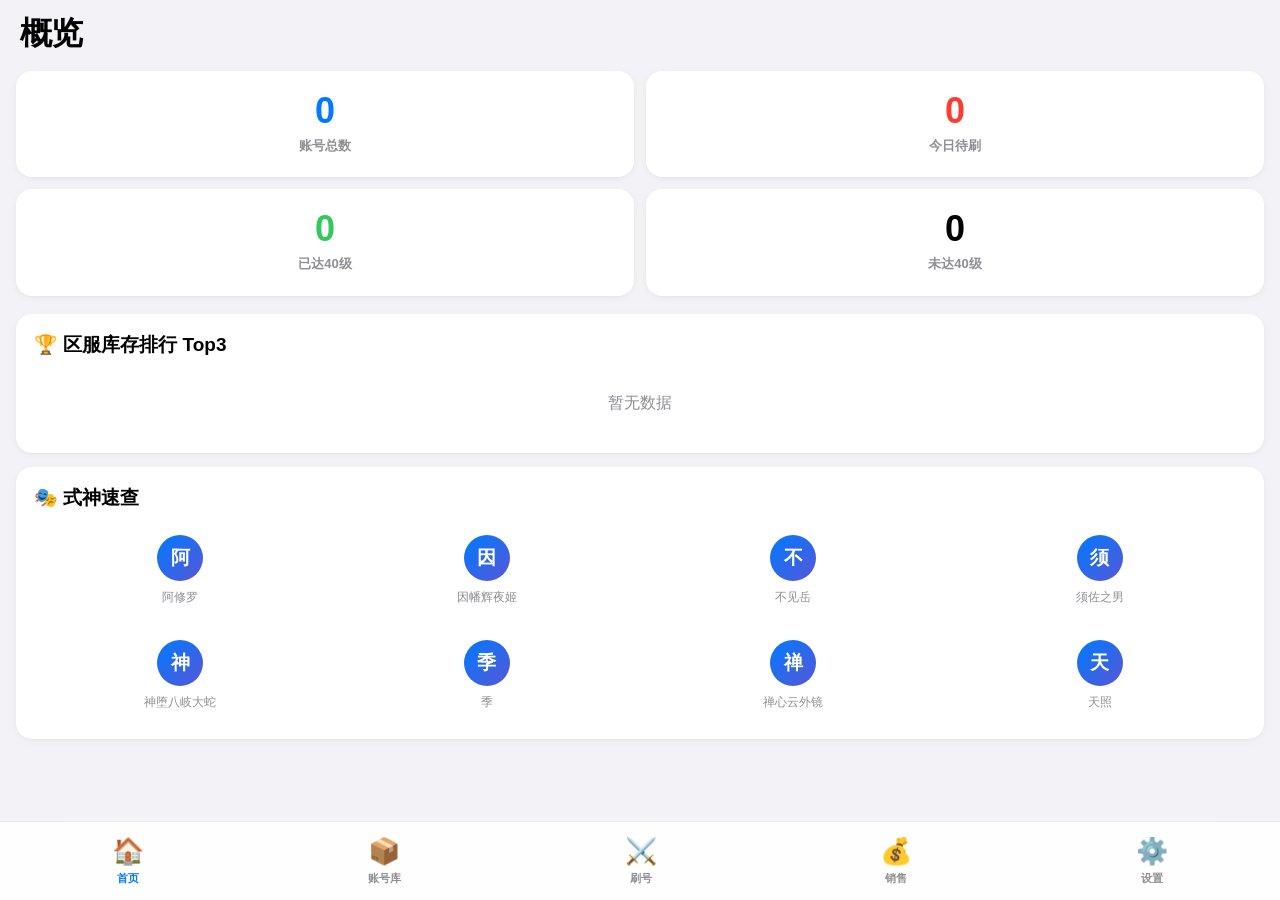
==== commit 1411db27: "优化：刷号+1级/今日完成 + 区服删除 + UI全面美化" ====
--- a/index.html
+++ b/index.html
@@ -22,7 +22,8 @@
             --ios-green: #34C759;
             --ios-red: #FF3B30;
             --ios-orange: #FF9500;
-            --ios-gray: #C7C7CC;
+            --ios-gray: #E5E5EA;
+            --ios-gray-dark: #C7C7CC;
             --ios-separator: #C6C6C8;
             --ios-radius: 16px;
             --ios-radius-lg: 20px;
@@ -35,6 +36,7 @@
             overflow-x: hidden;
             padding-bottom: 83px;
             padding-bottom: calc(83px + env(safe-area-inset-bottom));
+            line-height: 1.4;
         }
         .container {
             max-width: 100%;
@@ -45,9 +47,9 @@
             background: var(--ios-bg);
         }
         .glass {
-            background: rgba(255, 255, 255, 0.8);
-            backdrop-filter: blur(20px);
-            -webkit-backdrop-filter: blur(20px);
+            background: rgba(255, 255, 255, 0.92);
+            backdrop-filter: blur(30px);
+            -webkit-backdrop-filter: blur(30px);
         }
         .view {
             display: none;
@@ -62,38 +64,40 @@
             to { opacity: 1; transform: translateX(0); }
         }
         .ios-title {
-            font-size: 34px;
-            font-weight: 700;
-            letter-spacing: -0.5px;
-            margin-bottom: 16px;
+            font-size: 32px;
+            font-weight: 800;
+            letter-spacing: -0.8px;
+            margin-bottom: 20px;
             padding: 0 4px;
+            line-height: 1.1;
         }
         .ios-card {
             background: var(--ios-card);
             border-radius: var(--ios-radius);
-            padding: 16px;
-            margin-bottom: 12px;
-            box-shadow: 0 1px 3px rgba(0, 0, 0, 0.08);
+            padding: 18px;
+            margin-bottom: 14px;
+            box-shadow: 0 2px 8px rgba(0, 0, 0, 0.04), 0 1px 2px rgba(0, 0, 0, 0.03);
         }
         .ios-group {
             background: var(--ios-card);
             border-radius: var(--ios-radius);
             overflow: hidden;
-            margin-bottom: 12px;
+            margin-bottom: 14px;
+            box-shadow: 0 2px 8px rgba(0, 0, 0, 0.04), 0 1px 2px rgba(0, 0, 0, 0.03);
         }
         .ios-group-title {
             font-size: 13px;
             font-weight: 600;
             color: var(--ios-text-secondary);
             text-transform: uppercase;
-            letter-spacing: 0.5px;
-            padding: 8px 16px;
+            letter-spacing: 0.8px;
+            padding: 10px 16px 6px;
         }
         .ios-item {
             display: flex;
             align-items: center;
-            padding: 14px 16px;
-            border-bottom: 1px solid var(--ios-separator);
+            padding: 16px;
+            border-bottom: 0.5px solid var(--ios-gray);
             cursor: pointer;
             transition: background 0.2s;
         }
@@ -108,40 +112,46 @@
         }
         .ios-item-title {
             font-size: 17px;
-            font-weight: 400;
+            font-weight: 500;
         }
         .ios-item-subtitle {
             font-size: 14px;
             color: var(--ios-text-secondary);
-            margin-top: 2px;
+            margin-top: 3px;
         }
         .ios-item-value {
-            font-size: 17px;
+            font-size: 16px;
             color: var(--ios-text-secondary);
-            margin-right: 8px;
+            margin-right: 10px;
+            font-weight: 500;
         }
         .ios-item-arrow {
-            color: var(--ios-gray);
-            font-size: 14px;
+            color: var(--ios-gray-dark);
+            font-size: 16px;
+            font-weight: 400;
         }
         .ios-stats-grid {
             display: grid;
             grid-template-columns: repeat(2, 1fr);
             gap: 12px;
-            margin-bottom: 16px;
+            margin-bottom: 18px;
         }
         .ios-stat-card {
             background: var(--ios-card);
             border-radius: var(--ios-radius);
-            padding: 20px 16px;
+            padding: 22px 16px;
             text-align: center;
-            box-shadow: 0 1px 3px rgba(0, 0, 0, 0.08);
+            box-shadow: 0 2px 8px rgba(0, 0, 0, 0.04), 0 1px 2px rgba(0, 0, 0, 0.03);
+            transition: transform 0.2s;
+        }
+        .ios-stat-card:active {
+            transform: scale(0.98);
         }
         .ios-stat-value {
-            font-size: 34px;
-            font-weight: 700;
+            font-size: 36px;
+            font-weight: 800;
             line-height: 1;
-            margin-bottom: 6px;
+            margin-bottom: 8px;
         }
         .ios-stat-value.blue { color: var(--ios-blue); }
         .ios-stat-value.green { color: var(--ios-green); }
@@ -149,20 +159,22 @@
         .ios-stat-label {
             font-size: 13px;
             color: var(--ios-text-secondary);
-            font-weight: 500;
+            font-weight: 600;
+            letter-spacing: 0.2px;
         }
         .ios-btn {
             padding: 14px 24px;
             border-radius: 12px;
             border: none;
-            font-size: 17px;
+            font-size: 16px;
             font-weight: 600;
             cursor: pointer;
-            transition: opacity 0.2s, transform 0.1s;
+            transition: all 0.2s;
+            letter-spacing: 0.2px;
         }
         .ios-btn:active {
             opacity: 0.7;
-            transform: scale(0.98);
+            transform: scale(0.97);
         }
         .ios-btn-primary {
             background: var(--ios-blue);
@@ -180,24 +192,29 @@
             background: var(--ios-gray);
             color: var(--ios-text);
         }
+        .ios-btn-orange {
+            background: var(--ios-orange);
+            color: white;
+        }
         .ios-btn-sm {
-            padding: 8px 16px;
+            padding: 8px 14px;
             font-size: 14px;
-            border-radius: 8px;
+            border-radius: 10px;
+            font-weight: 600;
         }
         .ios-tab-bar {
             position: fixed;
             bottom: 0;
             left: 0;
             right: 0;
-            background: rgba(255, 255, 255, 0.9);
-            backdrop-filter: blur(20px);
-            -webkit-backdrop-filter: blur(20px);
+            background: rgba(255, 255, 255, 0.92);
+            backdrop-filter: blur(30px);
+            -webkit-backdrop-filter: blur(30px);
             display: flex;
             justify-content: space-around;
-            padding: 8px 0;
-            padding-bottom: calc(8px + env(safe-area-inset-bottom));
-            border-top: 1px solid rgba(0, 0, 0, 0.1);
+            padding: 10px 0;
+            padding-bottom: calc(10px + env(safe-area-inset-bottom));
+            border-top: 0.5px solid rgba(0, 0, 0, 0.08);
             z-index: 100;
         }
         .ios-tab-item {
@@ -216,30 +233,33 @@
             color: var(--ios-blue);
         }
         .ios-tab-icon {
-            font-size: 24px;
+            font-size: 26px;
         }
         .ios-tab-label {
             font-size: 11px;
-            font-weight: 500;
+            font-weight: 600;
+            letter-spacing: 0.2px;
         }
         .ios-form-group {
-            margin-bottom: 16px;
+            margin-bottom: 18px;
         }
         .ios-form-label {
             display: block;
             font-size: 13px;
             color: var(--ios-text-secondary);
-            margin-bottom: 6px;
-            font-weight: 500;
+            margin-bottom: 8px;
+            font-weight: 600;
+            letter-spacing: 0.2px;
         }
         .ios-form-input {
             width: 100%;
             padding: 14px 16px;
             border: 1px solid var(--ios-gray);
             border-radius: 12px;
-            font-size: 17px;
+            font-size: 16px;
             background: var(--ios-card);
             outline: none;
+            transition: border-color 0.2s;
         }
         .ios-form-input:focus {
             border-color: var(--ios-blue);
@@ -249,7 +269,7 @@
             padding: 14px 16px;
             border: 1px solid var(--ios-gray);
             border-radius: 12px;
-            font-size: 17px;
+            font-size: 16px;
             background: var(--ios-card);
             outline: none;
             appearance: none;
@@ -266,7 +286,7 @@
             left: 0;
             right: 0;
             bottom: 0;
-            background: rgba(0, 0, 0, 0.4);
+            background: rgba(0, 0, 0, 0.45);
             display: none;
             align-items: flex-end;
             justify-content: center;
@@ -279,11 +299,11 @@
         .ios-modal-content {
             background: var(--ios-card);
             width: 100%;
-            max-height: 90vh;
+            max-height: 88vh;
             border-radius: var(--ios-radius-lg) var(--ios-radius-lg) 0 0;
             padding: 20px;
             overflow-y: auto;
-            animation: iosSheet 0.3s cubic-bezier(0.25, 0.46, 0.45, 0.94);
+            animation: iosSheet 0.35s cubic-bezier(0.25, 0.46, 0.45, 0.94);
         }
         @keyframes iosSheet {
             from { transform: translateY(100%); }
@@ -293,26 +313,30 @@
             display: flex;
             justify-content: space-between;
             align-items: center;
-            margin-bottom: 20px;
+            margin-bottom: 24px;
         }
         .ios-modal-title {
             font-size: 20px;
-            font-weight: 600;
+            font-weight: 700;
         }
         .ios-modal-close {
             width: 36px;
             height: 36px;
             border-radius: 50%;
             border: none;
-            background: var(--ios-bg);
+            background: var(--ios-gray);
             cursor: pointer;
             font-size: 18px;
             color: var(--ios-text-secondary);
+            transition: background 0.2s;
+        }
+        .ios-modal-close:active {
+            background: var(--ios-gray-dark);
         }
         .ios-modal-footer {
             display: flex;
             gap: 12px;
-            margin-top: 24px;
+            margin-top: 28px;
         }
         .ios-modal-footer .ios-btn {
             flex: 1;
@@ -322,7 +346,7 @@
             align-items: center;
             justify-content: space-between;
             padding: 10px 4px;
-            margin-bottom: 16px;
+            margin-bottom: 18px;
             position: relative;
         }
         .ios-nav-back {
@@ -331,6 +355,7 @@
             background: none;
             color: var(--ios-blue);
             font-size: 17px;
+            font-weight: 500;
             cursor: pointer;
             display: flex;
             align-items: center;
@@ -338,7 +363,7 @@
         }
         .ios-nav-title {
             font-size: 17px;
-            font-weight: 600;
+            font-weight: 700;
             position: absolute;
             left: 50%;
             transform: translateX(-50%);
@@ -349,23 +374,27 @@
         .account-card {
             background: var(--ios-card);
             border-radius: var(--ios-radius);
-            padding: 16px;
-            margin-bottom: 12px;
-            box-shadow: 0 1px 3px rgba(0, 0, 0, 0.08);
+            padding: 18px;
+            margin-bottom: 14px;
+            box-shadow: 0 2px 8px rgba(0, 0, 0, 0.04), 0 1px 2px rgba(0, 0, 0, 0.03);
+            transition: transform 0.2s;
+        }
+        .account-card:active {
+            transform: scale(0.99);
         }
         .account-header {
             display: flex;
             justify-content: space-between;
             align-items: flex-start;
-            margin-bottom: 12px;
+            margin-bottom: 14px;
         }
         .account-info {
             flex: 1;
         }
         .account-name {
             font-size: 17px;
-            font-weight: 600;
-            margin-bottom: 4px;
+            font-weight: 700;
+            margin-bottom: 5px;
             word-break: break-all;
         }
         .account-meta {
@@ -375,53 +404,55 @@
         .account-level {
             display: inline-flex;
             align-items: center;
-            padding: 4px 12px;
+            padding: 5px 14px;
             border-radius: 20px;
             font-size: 13px;
-            font-weight: 600;
+            font-weight: 700;
         }
         .account-level.green {
-            background: rgba(52, 199, 89, 0.1);
+            background: rgba(52, 199, 89, 0.12);
             color: var(--ios-green);
         }
         .account-level.red {
-            background: rgba(255, 59, 48, 0.1);
+            background: rgba(255, 59, 48, 0.12);
             color: var(--ios-red);
         }
         .account-actions {
             display: flex;
             gap: 8px;
-            margin-top: 12px;
+            margin-top: 14px;
             justify-content: flex-end;
+            flex-wrap: wrap;
         }
         .account-shikigami {
             display: flex;
             gap: 6px;
             flex-wrap: wrap;
-            margin-top: 8px;
+            margin-top: 10px;
         }
         .account-shikigami-tag {
-            padding: 3px 10px;
+            padding: 4px 12px;
             background: var(--ios-bg);
-            border-radius: 12px;
+            border-radius: 14px;
             font-size: 12px;
             color: var(--ios-text-secondary);
+            font-weight: 500;
         }
         .view-toggle {
             display: flex;
-            background: var(--ios-bg);
+            background: var(--ios-gray);
             border-radius: 10px;
             padding: 4px;
-            margin-bottom: 16px;
+            margin-bottom: 18px;
         }
         .view-toggle-btn {
             flex: 1;
-            padding: 8px;
+            padding: 10px;
             border: none;
             background: transparent;
             border-radius: 8px;
             font-size: 15px;
-            font-weight: 500;
+            font-weight: 600;
             cursor: pointer;
             transition: all 0.2s;
             color: var(--ios-text-secondary);
@@ -429,7 +460,7 @@
         .view-toggle-btn.active {
             background: white;
             color: var(--ios-text);
-            box-shadow: 0 1px 3px rgba(0, 0, 0, 0.08);
+            box-shadow: 0 2px 6px rgba(0, 0, 0, 0.06);
         }
         .account-grid {
             display: grid;
@@ -439,37 +470,45 @@
         .account-grid-card {
             background: var(--ios-card);
             border-radius: var(--ios-radius);
-            padding: 14px;
-            box-shadow: 0 1px 3px rgba(0, 0, 0, 0.08);
+            padding: 16px;
+            box-shadow: 0 2px 8px rgba(0, 0, 0, 0.04), 0 1px 2px rgba(0, 0, 0, 0.03);
+            transition: transform 0.2s;
+        }
+        .account-grid-card:active {
+            transform: scale(0.98);
         }
         .account-grid-name {
-            font-size: 14px;
-            font-weight: 600;
-            margin-bottom: 6px;
+            font-size: 15px;
+            font-weight: 700;
+            margin-bottom: 8px;
             word-break: break-all;
+            line-height: 1.2;
         }
         .account-grid-meta {
             font-size: 12px;
             color: var(--ios-text-secondary);
-            margin-bottom: 8px;
+            margin-bottom: 10px;
         }
         .grind-card {
             background: var(--ios-card);
             border-radius: var(--ios-radius);
-            padding: 16px;
+            padding: 18px;
+            margin-bottom: 14px;
+            box-shadow: 0 2px 8px rgba(0, 0, 0, 0.04), 0 1px 2px rgba(0, 0, 0, 0.03);
+        }
+        .grind-header {
+            display: flex;
+            justify-content: space-between;
+            align-items: flex-start;
             margin-bottom: 12px;
-            display: flex;
-            justify-content: space-between;
-            align-items: center;
-            box-shadow: 0 1px 3px rgba(0, 0, 0, 0.08);
         }
         .grind-info {
             flex: 1;
         }
         .grind-name {
             font-size: 16px;
-            font-weight: 600;
-            margin-bottom: 4px;
+            font-weight: 700;
+            margin-bottom: 5px;
         }
         .grind-server {
             font-size: 13px;
@@ -478,53 +517,61 @@
         .grind-progress {
             display: flex;
             align-items: center;
-            gap: 10px;
-            margin-top: 10px;
+            gap: 12px;
+            margin-bottom: 14px;
         }
         .progress-bar {
             flex: 1;
-            height: 6px;
-            background: var(--ios-bg);
-            border-radius: 3px;
+            height: 7px;
+            background: var(--ios-gray);
+            border-radius: 4px;
             overflow: hidden;
         }
         .progress-fill {
             height: 100%;
             background: linear-gradient(90deg, var(--ios-green), #5CDB7D);
-            border-radius: 3px;
+            border-radius: 4px;
             transition: width 0.3s;
         }
         .progress-text {
-            font-size: 13px;
-            font-weight: 600;
+            font-size: 14px;
+            font-weight: 700;
             color: var(--ios-green);
-            min-width: 45px;
+            min-width: 50px;
             text-align: right;
         }
+        .grind-actions {
+            display: flex;
+            gap: 8px;
+            justify-content: flex-end;
+            flex-wrap: wrap;
+        }
         .search-bar {
-            margin-bottom: 16px;
+            margin-bottom: 18px;
         }
         .search-input {
             width: 100%;
-            padding: 12px 16px;
+            padding: 14px 18px;
             border: none;
             border-radius: 12px;
-            font-size: 17px;
+            font-size: 16px;
             background: var(--ios-card);
             outline: none;
+            box-shadow: 0 1px 3px rgba(0, 0, 0, 0.04);
         }
         .empty-state {
             text-align: center;
-            padding: 60px 20px;
+            padding: 70px 20px;
         }
         .empty-icon {
-            font-size: 64px;
-            margin-bottom: 16px;
-            opacity: 0.4;
+            font-size: 68px;
+            margin-bottom: 18px;
+            opacity: 0.35;
         }
         .empty-text {
             font-size: 16px;
             color: var(--ios-text-secondary);
+            font-weight: 500;
         }
         .toast {
             position: fixed;
@@ -533,9 +580,10 @@
             transform: translate(-50%, -50%);
             background: rgba(0, 0, 0, 0.85);
             color: white;
-            padding: 14px 28px;
-            border-radius: 12px;
+            padding: 16px 32px;
+            border-radius: 14px;
             font-size: 15px;
+            font-weight: 500;
             z-index: 2000;
             opacity: 0;
             pointer-events: none;
@@ -545,16 +593,17 @@
             opacity: 1;
         }
         .shikigami-icon {
-            width: 44px;
-            height: 44px;
+            width: 46px;
+            height: 46px;
             border-radius: 50%;
             background: linear-gradient(135deg, var(--ios-blue), #5856D6);
             display: flex;
             align-items: center;
             justify-content: center;
-            font-size: 18px;
+            font-size: 19px;
             color: white;
             overflow: hidden;
+            font-weight: 600;
         }
         .shikigami-icon img {
             width: 100%;
@@ -564,32 +613,33 @@
         .shikigami-grid {
             display: grid;
             grid-template-columns: repeat(4, 1fr);
-            gap: 12px;
+            gap: 14px;
         }
         .shikigami-item {
             display: flex;
             flex-direction: column;
             align-items: center;
-            gap: 6px;
+            gap: 8px;
             cursor: pointer;
-            padding: 8px;
-            border-radius: 12px;
+            padding: 10px 6px;
+            border-radius: 14px;
             transition: background 0.2s;
         }
         .shikigami-item:active {
-            background: var(--ios-bg);
+            background: var(--ios-gray);
         }
         .shikigami-name {
             font-size: 12px;
             color: var(--ios-text-secondary);
             text-align: center;
+            font-weight: 500;
         }
         .rank-item {
             display: flex;
             align-items: center;
             justify-content: space-between;
-            padding: 12px 0;
-            border-bottom: 1px solid var(--ios-bg);
+            padding: 14px 0;
+            border-bottom: 0.5px solid var(--ios-gray);
         }
         .rank-item:last-child {
             border-bottom: none;
@@ -597,17 +647,17 @@
         .rank-info {
             display: flex;
             align-items: center;
-            gap: 12px;
+            gap: 14px;
         }
         .rank-num {
-            width: 28px;
-            height: 28px;
+            width: 30px;
+            height: 30px;
             border-radius: 50%;
             display: flex;
             align-items: center;
             justify-content: center;
-            font-size: 13px;
-            font-weight: 700;
+            font-size: 14px;
+            font-weight: 800;
             color: white;
         }
         .rank-num.gold { background: linear-gradient(135deg, #FFD700, #FFA500); }
@@ -615,36 +665,41 @@
         .rank-num.bronze { background: linear-gradient(135deg, #CD7F32, #B87333); }
         .rank-name {
             font-size: 16px;
-            font-weight: 500;
+            font-weight: 600;
         }
         .rank-count {
             font-size: 16px;
-            font-weight: 600;
+            font-weight: 700;
             color: var(--ios-green);
         }
         .fab {
             position: fixed;
-            bottom: 100px;
-            bottom: calc(100px + env(safe-area-inset-bottom));
+            bottom: 105px;
+            bottom: calc(105px + env(safe-area-inset-bottom));
             right: 20px;
-            width: 56px;
-            height: 56px;
+            width: 58px;
+            height: 58px;
             border-radius: 50%;
             background: var(--ios-blue);
             color: white;
             border: none;
-            font-size: 28px;
-            box-shadow: 0 4px 12px rgba(0, 122, 255, 0.3);
+            font-size: 30px;
+            font-weight: 300;
+            box-shadow: 0 6px 20px rgba(0, 122, 255, 0.35);
             cursor: pointer;
             z-index: 50;
+            transition: transform 0.2s;
+        }
+        .fab:active {
+            transform: scale(0.93);
         }
         .hidden-input {
             display: none;
         }
         .image-preview {
-            width: 60px;
-            height: 60px;
-            border-radius: 12px;
+            width: 62px;
+            height: 62px;
+            border-radius: 14px;
             object-fit: cover;
             border: 2px solid var(--ios-gray);
             cursor: pointer;
@@ -654,11 +709,16 @@
             gap: 8px;
         }
         .server-action-btn {
-            padding: 6px 12px;
+            padding: 7px 14px;
             border: none;
-            border-radius: 8px;
+            border-radius: 10px;
             font-size: 13px;
             cursor: pointer;
+            font-weight: 600;
+            transition: opacity 0.2s;
+        }
+        .server-action-btn:active {
+            opacity: 0.7;
         }
     </style>
 </head>
@@ -686,11 +746,11 @@
                 </div>
             </div>
             <div class="ios-card">
-                <div style="font-size:19px;font-weight:700;margin-bottom:12px;">🏆 区服库存排行 Top3</div>
+                <div style="font-size:19px;font-weight:700;margin-bottom:14px;">🏆 区服库存排行 Top3</div>
                 <div id="serverRankList"></div>
             </div>
             <div class="ios-card">
-                <div style="font-size:19px;font-weight:700;margin-bottom:12px;">🎭 式神速查</div>
+                <div style="font-size:19px;font-weight:700;margin-bottom:14px;">🎭 式神速查</div>
                 <div class="shikigami-grid" id="shikigamiQuick"></div>
             </div>
         </section>
@@ -745,12 +805,12 @@
                     <div class="ios-stat-label">累计销售额</div>
                 </div>
             </div>
-            <div style="display: flex; gap: 12px; margin-bottom: 16px;">
+            <div style="display: flex; gap: 12px; margin-bottom: 18px;">
                 <button class="ios-btn ios-btn-gray ios-btn-sm" style="flex:1" onclick="exportSales('txt')">导出TXT</button>
                 <button class="ios-btn ios-btn-gray ios-btn-sm" style="flex:1" onclick="exportSales('json')">导出JSON</button>
             </div>
             <div class="ios-card">
-                <div style="font-size:19px;font-weight:700;margin-bottom:12px;">📋 销售记录</div>
+                <div style="font-size:19px;font-weight:700;margin-bottom:14px;">📋 销售记录</div>
                 <div id="saleList"></div>
             </div>
         </section>
@@ -885,7 +945,7 @@
                             <option value="">选择手机号</option>
                             <option value="__manual__">手动输入</option>
                         </select>
-                        <input type="text" class="ios-form-input" id="accountPhoneManual" style="display:none;margin-top:8px;" placeholder="输入手机号">
+                        <input type="text" class="ios-form-input" id="accountPhoneManual" style="display:none;margin-top:10px;" placeholder="输入手机号">
                     </div>
                 </div>
                 <div class="ios-form-group">
@@ -951,14 +1011,14 @@
                 <button class="ios-modal-close" onclick="closeModal('shikigamiModal')">×</button>
             </div>
             <div class="ios-form-group">
-                <div style="display: flex; gap: 8px; align-items: flex-end;">
+                <div style="display: flex; gap: 10px; align-items: flex-end;">
                     <div style="flex:1;">
                         <label class="ios-form-label">新式神名称</label>
                         <input type="text" class="ios-form-input" id="newShikigamiName" placeholder="式神名称">
                     </div>
                     <div>
                         <label class="ios-form-label">图标</label>
-                        <div style="display:flex;gap:8px;align-items:center;">
+                        <div style="display:flex;gap:10px;align-items:center;">
                             <img id="newShikigamiIconPreview" class="image-preview" onclick="document.getElementById('newShikigamiIcon').click()" src="" style="display:none;">
                             <button type="button" class="ios-btn ios-btn-primary ios-btn-sm" onclick="document.getElementById('newShikigamiIcon').click()">上传</button>
                             <input type="file" id="newShikigamiIcon" class="hidden-input" accept="image/*" onchange="previewNewIcon(event)">
@@ -984,7 +1044,7 @@
                 </div>
                 <div class="ios-form-group">
                     <label class="ios-form-label">式神图标</label>
-                    <div style="display:flex;gap:12px;align-items:center;">
+                    <div style="display:flex;gap:14px;align-items:center;">
                         <img id="editShikigamiIconPreview" class="image-preview" onclick="document.getElementById('editShikigamiIcon').click()">
                         <button type="button" class="ios-btn ios-btn-gray ios-btn-sm" onclick="document.getElementById('editShikigamiIcon').click()">更换图标</button>
                         <input type="file" id="editShikigamiIcon" class="hidden-input" accept="image/*" onchange="previewEditIcon(event)">
@@ -1211,11 +1271,26 @@
                         <span class="ios-item-value">${count}个账号</span>
                         <div class="server-actions" onclick="event.stopPropagation();">
                             <button class="server-action-btn" style="background:var(--ios-blue);color:white;" onclick="editServer('${s.id}')">编辑</button>
+                            <button class="server-action-btn" style="background:var(--ios-red);color:white;" onclick="deleteServer('${s.id}')">删除</button>
                         </div>
                         <span class="ios-item-arrow">›</span>
                     </div>
                 `;
             }).join('');
+        }
+        function deleteServer(id) {
+            event.stopPropagation();
+            if (!confirm('删除区服将同时删除该服下所有账号，确定继续？')) return;
+            
+            const servers = getData(STORAGE.SERVERS).filter(s => s.id !== id);
+            setData(STORAGE.SERVERS, servers);
+            
+            const accounts = getData(STORAGE.ACCOUNTS).filter(a => a.serverId !== id);
+            setData(STORAGE.ACCOUNTS, accounts);
+            
+            renderServerList();
+            renderHome();
+            showToast('已删除区服及相关账号');
         }
         function enterServer(id) {
             selectedServerId = id;
@@ -1238,6 +1313,7 @@
             openModal('serverModal');
         }
         function editServer(id) {
+            event.stopPropagation();
             const servers = getData(STORAGE.SERVERS);
             const server = servers.find(s => s.id === id);
             if (!server) return;
@@ -1480,12 +1556,15 @@
             const accounts = getData(STORAGE.ACCOUNTS).filter(a => !a.isSold && a.level < 40);
             const grindLog = getData(STORAGE.GRIND_LOG).filter(g => new Date(g.date).toDateString() === today);
             
-            document.getElementById('grindTodo').textContent = accounts.length;
+            const grindedIds = grindLog.map(g => g.accountId);
+            const pendingAccounts = accounts.filter(a => !grindedIds.includes(a.id));
+            
+            document.getElementById('grindTodo').textContent = pendingAccounts.length;
             document.getElementById('grindDone').textContent = grindLog.length;
             
             const container = document.getElementById('grindList');
             
-            if (accounts.length === 0) {
+            if (pendingAccounts.length === 0) {
                 container.innerHTML = `
                     <div class="empty-state">
                         <div class="empty-icon">🎉</div>
@@ -1495,40 +1574,52 @@
                 return;
             }
             
-            container.innerHTML = accounts.map(a => {
+            container.innerHTML = pendingAccounts.map(a => {
                 const progress = Math.min((a.level / 40) * 100, 100);
                 return `
                     <div class="grind-card">
-                        <div class="grind-info">
-                            <div class="grind-name">${a.account}</div>
-                            <div class="grind-server">${getServerName(a.serverId)}</div>
-                            <div class="grind-progress">
-                                <div class="progress-bar">
-                                    <div class="progress-fill" style="width: ${progress}%"></div>
-                                </div>
-                                <span class="progress-text">${a.level}/40</span>
+                        <div class="grind-header">
+                            <div class="grind-info">
+                                <div class="grind-name">${a.account}</div>
+                                <div class="grind-server">${getServerName(a.serverId)}</div>
                             </div>
                         </div>
-                        <button class="ios-btn ios-btn-success ios-btn-sm" onclick="completeGrind('${a.id}')">完成</button>
+                        <div class="grind-progress">
+                            <div class="progress-bar">
+                                <div class="progress-fill" style="width: ${progress}%"></div>
+                            </div>
+                            <span class="progress-text">${a.level}/40</span>
+                        </div>
+                        <div class="grind-actions">
+                            <button class="ios-btn ios-btn-orange ios-btn-sm" onclick="levelUp('${a.id}')">+1级</button>
+                            <button class="ios-btn ios-btn-success ios-btn-sm" onclick="markDone('${a.id}')">今日完成</button>
+                        </div>
                     </div>
                 `;
             }).join('');
         }
-        function completeGrind(id) {
+        function levelUp(id) {
             const accounts = getData(STORAGE.ACCOUNTS);
             const index = accounts.findIndex(a => a.id === id);
             if (index !== -1) {
-                accounts[index].level = 40;
+                accounts[index].level = Math.min(accounts[index].level + 1, 60);
                 accounts[index].updateTime = new Date().toISOString();
                 setData(STORAGE.ACCOUNTS, accounts);
                 
                 const grindLog = getData(STORAGE.GRIND_LOG);
-                grindLog.push({ accountId: id, date: new Date().toISOString() });
+                grindLog.push({ accountId: id, date: new Date().toISOString(), type: 'levelup' });
                 setData(STORAGE.GRIND_LOG, grindLog);
             }
             renderGrind();
             renderHome();
-            showToast('已标记为40级');
+            showToast('等级+1');
+        }
+        function markDone(id) {
+            const grindLog = getData(STORAGE.GRIND_LOG);
+            grindLog.push({ accountId: id, date: new Date().toISOString(), type: 'done' });
+            setData(STORAGE.GRIND_LOG, grindLog);
+            renderGrind();
+            showToast('已标记今日完成');
         }
         function renderSales() {
             const accounts = getData(STORAGE.ACCOUNTS).filter(a => a.isSold);
@@ -1552,7 +1643,7 @@
                             <div class="ios-item-title">${a.account}</div>
                             <div class="ios-item-subtitle">${getServerName(a.serverId)} · ${new Date(a.soldTime).toLocaleDateString()}</div>
                         </div>
-                        <span class="ios-item-value" style="color: var(--ios-green); font-weight: 600;">¥${a.soldPrice || 0}</span>
+                        <span class="ios-item-value" style="color: var(--ios-green); font-weight: 700;">¥${a.soldPrice || 0}</span>
                     </div>
                 `).join('') : '<div class="empty-text" style="text-align:center;padding:20px;">暂无销售记录</div>';
         }
@@ -1599,8 +1690,8 @@
             const shikigami = getData(STORAGE.SHIKIGAMI);
             document.getElementById('shikigamiManageList').innerHTML = shikigami.map(s => `
                 <div class="ios-item">
-                    <div class="ios-item-content" style="display:flex;align-items:center;gap:12px;">
-                        <div class="shikigami-icon" style="width:36px;height:36px;font-size:14px;">
+                    <div class="ios-item-content" style="display:flex;align-items:center;gap:14px;">
+                        <div class="shikigami-icon" style="width:38px;height:38px;font-size:15px;">
                             ${s.icon ? `<img src="${s.icon}">` : s.name.charAt(0)}
                         </div>
                         <span>${s.name}</span>
@@ -1661,7 +1752,7 @@
             document.getElementById('editShikigamiId').value = id;
             document.getElementById('editShikigamiName').value = s.name;
             editShikigamiIconData = s.icon || '';
-            document.getElementById('editShikigamiIconPreview').src = s.icon || 'data:image/svg+xml,<svg xmlns="http://www.w3.org/2000/svg" width="60" height="60"><rect fill="%23007AFF" width="60" height="60"/></svg>';
+            document.getElementById('editShikigamiIconPreview').src = s.icon || 'data:image/svg+xml,<svg xmlns="http://www.w3.org/2000/svg" width="62" height="62"><rect fill="%23007AFF" width="62" height="62"/></svg>';
             
             openModal('editShikigamiModal');
         }
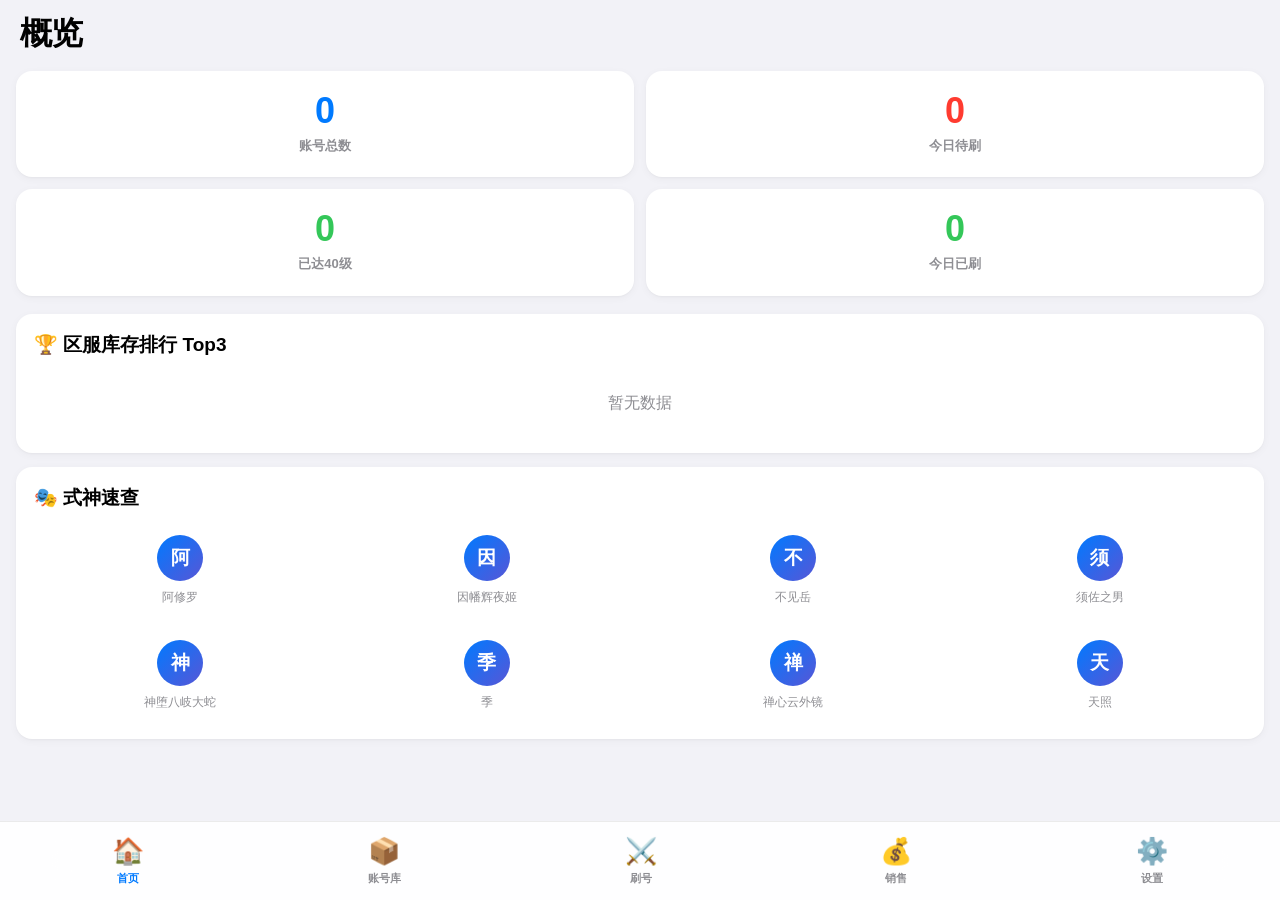
==== commit 53745dad: "优化：视图切换移到右上角 + 今日已刷详情弹窗" ====
--- a/index.html
+++ b/index.html
@@ -130,6 +130,39 @@
             font-size: 16px;
             font-weight: 400;
         }
+        .ios-more-btn {
+            padding: 8px 12px;
+            border: none;
+            background: none;
+            font-size: 20px;
+            color: var(--ios-text-secondary);
+            cursor: pointer;
+            font-weight: 600;
+        }
+        .ios-view-toggle {
+            display: flex;
+            gap: 4px;
+            background: var(--ios-gray);
+            border-radius: 10px;
+            padding: 3px;
+        }
+        .ios-view-toggle-btn {
+            width: 36px;
+            height: 32px;
+            border: none;
+            background: transparent;
+            border-radius: 8px;
+            font-size: 18px;
+            cursor: pointer;
+            transition: all 0.2s;
+            display: flex;
+            align-items: center;
+            justify-content: center;
+        }
+        .ios-view-toggle-btn.active {
+            background: white;
+            box-shadow: 0 1px 3px rgba(0, 0, 0, 0.06);
+        }
         .ios-stats-grid {
             display: grid;
             grid-template-columns: repeat(2, 1fr);
@@ -143,9 +176,16 @@
             text-align: center;
             box-shadow: 0 2px 8px rgba(0, 0, 0, 0.04), 0 1px 2px rgba(0, 0, 0, 0.03);
             transition: transform 0.2s;
+            cursor: pointer;
         }
         .ios-stat-card:active {
             transform: scale(0.98);
+        }
+        .ios-stat-card.clickable {
+            cursor: pointer;
+        }
+        .ios-stat-card.clickable:active {
+            transform: scale(0.96);
         }
         .ios-stat-value {
             font-size: 36px;
@@ -197,9 +237,9 @@
             color: white;
         }
         .ios-btn-sm {
-            padding: 8px 14px;
-            font-size: 14px;
-            border-radius: 10px;
+            padding: 6px 10px;
+            font-size: 12px;
+            border-radius: 8px;
             font-weight: 600;
         }
         .ios-tab-bar {
@@ -341,6 +381,64 @@
         .ios-modal-footer .ios-btn {
             flex: 1;
         }
+        .ios-action-sheet {
+            position: fixed;
+            top: 0;
+            left: 0;
+            right: 0;
+            bottom: 0;
+            background: rgba(0, 0, 0, 0.45);
+            display: none;
+            align-items: flex-end;
+            justify-content: center;
+            z-index: 1100;
+            padding-bottom: env(safe-area-inset-bottom);
+        }
+        .ios-action-sheet.active {
+            display: flex;
+        }
+        .ios-action-sheet-content {
+            width: 100%;
+            padding: 8px 16px 16px;
+            animation: iosSheet 0.35s cubic-bezier(0.25, 0.46, 0.45, 0.94);
+        }
+        .ios-action-sheet-item {
+            background: var(--ios-card);
+            padding: 16px;
+            text-align: center;
+            font-size: 18px;
+            font-weight: 500;
+            cursor: pointer;
+            transition: background 0.2s;
+            border-bottom: 0.5px solid var(--ios-gray);
+        }
+        .ios-action-sheet-item:first-child {
+            border-radius: var(--ios-radius) var(--ios-radius) 0 0;
+        }
+        .ios-action-sheet-item:last-child {
+            border-bottom: none;
+            border-radius: 0 0 var(--ios-radius) var(--ios-radius);
+            margin-bottom: 8px;
+        }
+        .ios-action-sheet-item:active {
+            background: var(--ios-gray);
+        }
+        .ios-action-sheet-item.danger {
+            color: var(--ios-red);
+        }
+        .ios-action-sheet-cancel {
+            background: var(--ios-card);
+            padding: 16px;
+            text-align: center;
+            font-size: 18px;
+            font-weight: 600;
+            cursor: pointer;
+            border-radius: var(--ios-radius);
+            transition: background 0.2s;
+        }
+        .ios-action-sheet-cancel:active {
+            background: var(--ios-gray);
+        }
         .ios-nav-bar {
             display: flex;
             align-items: center;
@@ -386,7 +484,7 @@
             display: flex;
             justify-content: space-between;
             align-items: flex-start;
-            margin-bottom: 14px;
+            margin-bottom: 12px;
         }
         .account-info {
             flex: 1;
@@ -419,48 +517,48 @@
         }
         .account-actions {
             display: flex;
-            gap: 8px;
-            margin-top: 14px;
+            gap: 6px;
+            margin-top: 12px;
             justify-content: flex-end;
             flex-wrap: wrap;
         }
-        .account-shikigami {
+        .account-shikigami-icons {
             display: flex;
             gap: 6px;
-            flex-wrap: wrap;
+            align-items: center;
             margin-top: 10px;
         }
-        .account-shikigami-tag {
-            padding: 4px 12px;
-            background: var(--ios-bg);
-            border-radius: 14px;
+        .account-shikigami-icon {
+            width: 28px;
+            height: 28px;
+            border-radius: 50%;
+            background: linear-gradient(135deg, var(--ios-blue), #5856D6);
+            display: flex;
+            align-items: center;
+            justify-content: center;
             font-size: 12px;
+            color: white;
+            overflow: hidden;
+            font-weight: 600;
+            flex-shrink: 0;
+        }
+        .account-shikigami-icon img {
+            width: 100%;
+            height: 100%;
+            object-fit: cover;
+        }
+        .account-shikigami-more {
+            width: 28px;
+            height: 28px;
+            border-radius: 50%;
+            background: var(--ios-gray);
+            display: flex;
+            align-items: center;
+            justify-content: center;
+            font-size: 11px;
             color: var(--ios-text-secondary);
-            font-weight: 500;
-        }
-        .view-toggle {
-            display: flex;
-            background: var(--ios-gray);
-            border-radius: 10px;
-            padding: 4px;
-            margin-bottom: 18px;
-        }
-        .view-toggle-btn {
-            flex: 1;
-            padding: 10px;
-            border: none;
-            background: transparent;
-            border-radius: 8px;
-            font-size: 15px;
             font-weight: 600;
-            cursor: pointer;
-            transition: all 0.2s;
-            color: var(--ios-text-secondary);
-        }
-        .view-toggle-btn.active {
-            background: white;
-            color: var(--ios-text);
-            box-shadow: 0 2px 6px rgba(0, 0, 0, 0.06);
+            flex-shrink: 0;
         }
         .account-grid {
             display: grid;
@@ -470,24 +568,36 @@
         .account-grid-card {
             background: var(--ios-card);
             border-radius: var(--ios-radius);
-            padding: 16px;
+            padding: 14px;
             box-shadow: 0 2px 8px rgba(0, 0, 0, 0.04), 0 1px 2px rgba(0, 0, 0, 0.03);
             transition: transform 0.2s;
         }
         .account-grid-card:active {
             transform: scale(0.98);
         }
+        .account-grid-header {
+            display: flex;
+            justify-content: space-between;
+            align-items: flex-start;
+            margin-bottom: 10px;
+        }
         .account-grid-name {
-            font-size: 15px;
+            font-size: 14px;
             font-weight: 700;
-            margin-bottom: 8px;
+            margin-bottom: 4px;
             word-break: break-all;
             line-height: 1.2;
         }
         .account-grid-meta {
-            font-size: 12px;
+            font-size: 11px;
             color: var(--ios-text-secondary);
-            margin-bottom: 10px;
+            margin-bottom: 8px;
+        }
+        .account-grid-actions {
+            display: flex;
+            gap: 4px;
+            margin-top: 10px;
+            flex-wrap: wrap;
         }
         .grind-card {
             background: var(--ios-card);
@@ -704,21 +814,33 @@
             border: 2px solid var(--ios-gray);
             cursor: pointer;
         }
-        .server-actions {
-            display: flex;
+        .grind-detail-item {
+            padding: 14px 0;
+            border-bottom: 0.5px solid var(--ios-gray);
+        }
+        .grind-detail-item:last-child {
+            border-bottom: none;
+        }
+        .grind-detail-account {
+            font-size: 16px;
+            font-weight: 600;
+            margin-bottom: 6px;
+        }
+        .grind-detail-info {
+            display: flex;
+            justify-content: space-between;
+            align-items: center;
+            font-size: 14px;
+            color: var(--ios-text-secondary);
+        }
+        .grind-detail-level {
+            display: flex;
+            align-items: center;
             gap: 8px;
         }
-        .server-action-btn {
-            padding: 7px 14px;
-            border: none;
-            border-radius: 10px;
-            font-size: 13px;
-            cursor: pointer;
-            font-weight: 600;
-            transition: opacity 0.2s;
-        }
-        .server-action-btn:active {
-            opacity: 0.7;
+        .grind-detail-level-arrow {
+            color: var(--ios-green);
+            font-weight: 700;
         }
     </style>
 </head>
@@ -740,9 +862,9 @@
                     <div class="ios-stat-value green" id="statLevel40">0</div>
                     <div class="ios-stat-label">已达40级</div>
                 </div>
-                <div class="ios-stat-card">
-                    <div class="ios-stat-value" id="statUnder40">0</div>
-                    <div class="ios-stat-label">未达40级</div>
+                <div class="ios-stat-card clickable" onclick="showGrindDetail()">
+                    <div class="ios-stat-value green" id="statUnder40">0</div>
+                    <div class="ios-stat-label">今日已刷</div>
                 </div>
             </div>
             <div class="ios-card">
@@ -764,14 +886,15 @@
             <div class="ios-nav-bar">
                 <button class="ios-nav-back" onclick="backToServerList()">‹ 返回</button>
                 <span class="ios-nav-title" id="currentServerName">区服名称</span>
-                <button class="ios-nav-right ios-btn-primary ios-btn-sm" onclick="openAddAccountModal()">+ 添加</button>
+                <div class="ios-nav-right">
+                    <div class="ios-view-toggle">
+                        <button class="ios-view-toggle-btn active" id="viewListBtn" onclick="setViewMode('list')">☰</button>
+                        <button class="ios-view-toggle-btn" id="viewGridBtn" onclick="setViewMode('grid')">▦</button>
+                    </div>
+                </div>
             </div>
             <div class="search-bar">
                 <input type="text" class="search-input" id="accountSearch" placeholder="搜索账号、式神..." oninput="filterAccounts()">
-            </div>
-            <div class="view-toggle">
-                <button class="view-toggle-btn active" onclick="setViewMode('list')">列表</button>
-                <button class="view-toggle-btn" onclick="setViewMode('grid')">双列</button>
             </div>
             <div id="accountList"></div>
         </section>
@@ -782,7 +905,7 @@
                     <div class="ios-stat-value red" id="grindTodo">0</div>
                     <div class="ios-stat-label">今日待刷</div>
                 </div>
-                <div class="ios-stat-card">
+                <div class="ios-stat-card clickable" onclick="showGrindDetail()">
                     <div class="ios-stat-value green" id="grindDone">0</div>
                     <div class="ios-stat-label">今日已刷</div>
                 </div>
@@ -892,6 +1015,22 @@
             <span class="ios-tab-label">设置</span>
         </button>
     </nav>
+    <div class="ios-action-sheet" id="serverActionSheet">
+        <div class="ios-action-sheet-content">
+            <div class="ios-action-sheet-item" onclick="editServerFromSheet()">编辑</div>
+            <div class="ios-action-sheet-item danger" onclick="deleteServerFromSheet()">删除</div>
+            <div class="ios-action-sheet-cancel" onclick="closeActionSheet()">取消</div>
+        </div>
+    </div>
+    <div class="ios-modal" id="grindDetailModal">
+        <div class="ios-modal-content">
+            <div class="ios-modal-header">
+                <h3 class="ios-modal-title">今日已刷详情</h3>
+                <button class="ios-modal-close" onclick="closeModal('grindDetailModal')">×</button>
+            </div>
+            <div id="grindDetailList"></div>
+        </div>
+    </div>
     <div class="ios-modal" id="serverModal">
         <div class="ios-modal-content">
             <div class="ios-modal-header">
@@ -1104,6 +1243,7 @@
         ];
         let currentView = 'home';
         let selectedServerId = '';
+        let actionSheetServerId = '';
         let viewMode = 'list';
         let newShikigamiIconData = '';
         let editShikigamiIconData = '';
@@ -1174,14 +1314,72 @@
         function openModal(id) {
             document.getElementById(id).classList.add('active');
         }
+        function openActionSheet(serverId) {
+            actionSheetServerId = serverId;
+            document.getElementById('serverActionSheet').classList.add('active');
+        }
+        function closeActionSheet() {
+            document.getElementById('serverActionSheet').classList.remove('active');
+        }
+        function editServerFromSheet() {
+            closeActionSheet();
+            editServer(actionSheetServerId);
+        }
+        function deleteServerFromSheet() {
+            closeActionSheet();
+            deleteServer(actionSheetServerId);
+        }
+        function showGrindDetail() {
+            const today = new Date().toDateString();
+            const grindLog = getData(STORAGE.GRIND_LOG).filter(g => new Date(g.date).toDateString() === today);
+            const accounts = getData(STORAGE.ACCOUNTS);
+            
+            const detailList = document.getElementById('grindDetailList');
+            
+            if (grindLog.length === 0) {
+                detailList.innerHTML = `
+                    <div class="empty-state">
+                        <div class="empty-icon">📝</div>
+                        <div class="empty-text">今日暂无刷号记录</div>
+                    </div>
+                `;
+            } else {
+                detailList.innerHTML = grindLog.map(g => {
+                    const account = accounts.find(a => a.id === g.accountId);
+                    if (!account) return '';
+                    const serverName = getServerName(account.serverId);
+                    const time = new Date(g.date).toLocaleTimeString('zh-CN', { hour: '2-digit', minute: '2-digit' });
+                    const typeText = g.type === 'levelup' ? '等级+1' : '标记完成';
+                    const prevLevel = g.type === 'levelup' ? account.level - 1 : account.level;
+                    
+                    return `
+                        <div class="grind-detail-item">
+                            <div class="grind-detail-account">${account.account}</div>
+                            <div class="grind-detail-info">
+                                <span>${serverName}</span>
+                                <div class="grind-detail-level">
+                                    <span>Lv.${prevLevel}</span>
+                                    ${g.type === 'levelup' ? '<span class="grind-detail-level-arrow">→</span><span style="color:var(--ios-green);font-weight:700;">Lv.' + account.level + '</span>' : ''}
+                                </div>
+                                <span>${time}</span>
+                            </div>
+                        </div>
+                    `;
+                }).join('');
+            }
+            
+            openModal('grindDetailModal');
+        }
         function renderHome() {
             const accounts = getData(STORAGE.ACCOUNTS).filter(a => !a.isSold);
             const servers = getData(STORAGE.SERVERS);
+            const today = new Date().toDateString();
+            const grindLog = getData(STORAGE.GRIND_LOG).filter(g => new Date(g.date).toDateString() === today);
             
             document.getElementById('statTotal').textContent = accounts.length;
-            document.getElementById('statTodo').textContent = accounts.filter(a => a.level < 40).length;
+            document.getElementById('statTodo').textContent = accounts.filter(a => a.level < 40 && !grindLog.map(g => g.accountId).includes(a.id)).length;
             document.getElementById('statLevel40').textContent = accounts.filter(a => a.level >= 40).length;
-            document.getElementById('statUnder40').textContent = accounts.filter(a => a.level < 40).length;
+            document.getElementById('statUnder40').textContent = grindLog.length;
             
             const serverStats = {};
             accounts.forEach(a => {
@@ -1246,7 +1444,7 @@
             setTimeout(() => {
                 filterAccounts();
                 setTimeout(() => {
-                    const card = document.querySelector(`.account-card[data-id="${accountId}"]`);
+                    const card = document.querySelector(`.account-card[data-id="${accountId}"], .account-grid-card[data-id="${accountId}"]`);
                     if (card) card.scrollIntoView({ behavior: 'smooth', block: 'center' });
                 }, 100);
             }, 100);
@@ -1255,6 +1453,11 @@
             const servers = getData(STORAGE.SERVERS);
             const server = servers.find(s => s.id === id);
             return server ? server.name : '未知区服';
+        }
+        function getShikigamiIcon(name) {
+            const shikigami = getData(STORAGE.SHIKIGAMI);
+            const s = shikigami.find(item => item.name === name);
+            return s ? s.icon : '';
         }
         function renderServerList() {
             const servers = getData(STORAGE.SERVERS);
@@ -1269,17 +1472,13 @@
                             <div class="ios-item-subtitle">${s.openTime || '未设置开服时间'}</div>
                         </div>
                         <span class="ios-item-value">${count}个账号</span>
-                        <div class="server-actions" onclick="event.stopPropagation();">
-                            <button class="server-action-btn" style="background:var(--ios-blue);color:white;" onclick="editServer('${s.id}')">编辑</button>
-                            <button class="server-action-btn" style="background:var(--ios-red);color:white;" onclick="deleteServer('${s.id}')">删除</button>
-                        </div>
+                        <button class="ios-more-btn" onclick="event.stopPropagation();openActionSheet('${s.id}')">⋯</button>
                         <span class="ios-item-arrow">›</span>
                     </div>
                 `;
             }).join('');
         }
         function deleteServer(id) {
-            event.stopPropagation();
             if (!confirm('删除区服将同时删除该服下所有账号，确定继续？')) return;
             
             const servers = getData(STORAGE.SERVERS).filter(s => s.id !== id);
@@ -1313,7 +1512,6 @@
             openModal('serverModal');
         }
         function editServer(id) {
-            event.stopPropagation();
             const servers = getData(STORAGE.SERVERS);
             const server = servers.find(s => s.id === id);
             if (!server) return;
@@ -1347,14 +1545,14 @@
         });
         function setViewMode(mode) {
             viewMode = mode;
-            document.querySelectorAll('.view-toggle-btn').forEach((b, i) => {
-                b.classList.toggle('active', (i === 0 && mode === 'list') || (i === 1 && mode === 'grid'));
-            });
+            document.getElementById('viewListBtn').classList.toggle('active', mode === 'list');
+            document.getElementById('viewGridBtn').classList.toggle('active', mode === 'grid');
             filterAccounts();
         }
         function filterAccounts() {
             const search = document.getElementById('accountSearch').value.toLowerCase();
             let accounts = getData(STORAGE.ACCOUNTS).filter(a => !a.isSold && a.serverId === selectedServerId);
+            const shikigamiList = getData(STORAGE.SHIKIGAMI);
             
             if (search) {
                 accounts = accounts.filter(a => 
@@ -1373,6 +1571,23 @@
                     </div>
                 `;
                 return;
+            }
+            
+            function renderShikigamiIcons(accountShikigami) {
+                if (!accountShikigami || accountShikigami.length === 0) return '';
+                const showCount = Math.min(accountShikigami.length, 4);
+                const moreCount = accountShikigami.length - showCount;
+                let icons = '';
+                for (let i = 0; i < showCount; i++) {
+                    const sName = accountShikigami[i];
+                    const sData = shikigamiList.find(s => s.name === sName);
+                    const icon = sData && sData.icon ? `<img src="${sData.icon}">` : sName.charAt(0);
+                    icons += `<div class="account-shikigami-icon">${icon}</div>`;
+                }
+                if (moreCount > 0) {
+                    icons += `<div class="account-shikigami-more">+${moreCount}</div>`;
+                }
+                return `<div class="account-shikigami-icons">${icons}</div>`;
             }
             
             if (viewMode === 'list') {
@@ -1382,19 +1597,14 @@
                             <div class="account-info">
                                 <div class="account-name">${a.account}</div>
                                 <div class="account-meta">${a.phone || '未绑定手机'}</div>
-                                ${a.shikigami && a.shikigami.length ? `
-                                    <div class="account-shikigami">
-                                        ${a.shikigami.slice(0, 4).map(s => `<span class="account-shikigami-tag">${s}</span>`).join('')}
-                                        ${a.shikigami.length > 4 ? `<span class="account-shikigami-tag">+${a.shikigami.length - 4}</span>` : ''}
-                                    </div>
-                                ` : ''}
+                                ${renderShikigamiIcons(a.shikigami)}
                             </div>
                             <span class="account-level ${a.level >= 40 ? 'green' : 'red'}">Lv.${a.level}</span>
                         </div>
                         <div class="account-actions">
                             <button class="ios-btn ios-btn-gray ios-btn-sm" onclick="copyAccountInfo('${a.id}')">复制</button>
                             <button class="ios-btn ios-btn-gray ios-btn-sm" onclick="editAccount('${a.id}')">编辑</button>
-                            <button class="ios-btn ios-btn-success ios-btn-sm" onclick="openSellModal('${a.id}')">出售</button>
+                            <button class="ios-btn ios-btn-success ios-btn-sm" onclick="openSellModal('${a.id}')">已售</button>
                             <button class="ios-btn ios-btn-danger ios-btn-sm" onclick="deleteAccount('${a.id}')">删除</button>
                         </div>
                     </div>
@@ -1402,9 +1612,20 @@
             } else {
                 container.innerHTML = '<div class="account-grid">' + accounts.map(a => `
                     <div class="account-grid-card" data-id="${a.id}">
-                        <div class="account-grid-name">${a.account.substring(0, 12)}${a.account.length > 12 ? '...' : ''}</div>
-                        <div class="account-grid-meta">${a.phone ? a.phone.substring(0, 7) + '...' : '无手机'}</div>
-                        <span class="account-level ${a.level >= 40 ? 'green' : 'red'}" style="display:inline-block;">Lv.${a.level}</span>
+                        <div class="account-grid-header">
+                            <div style="flex:1;">
+                                <div class="account-grid-name">${a.account.substring(0, 12)}${a.account.length > 12 ? '...' : ''}</div>
+                                <div class="account-grid-meta">${a.phone ? a.phone.substring(0, 7) + '...' : '无手机'}</div>
+                                ${renderShikigamiIcons(a.shikigami)}
+                            </div>
+                            <span class="account-level ${a.level >= 40 ? 'green' : 'red'}" style="font-size:11px;padding:3px 8px;">Lv.${a.level}</span>
+                        </div>
+                        <div class="account-grid-actions">
+                            <button class="ios-btn ios-btn-gray ios-btn-sm" onclick="copyAccountInfo('${a.id}')">复制</button>
+                            <button class="ios-btn ios-btn-gray ios-btn-sm" onclick="editAccount('${a.id}')">编辑</button>
+                            <button class="ios-btn ios-btn-success ios-btn-sm" onclick="openSellModal('${a.id}')">已售</button>
+                            <button class="ios-btn ios-btn-danger ios-btn-sm" onclick="deleteAccount('${a.id}')">删除</button>
+                        </div>
                     </div>
                 `).join('') + '</div>';
             }
@@ -1619,6 +1840,7 @@
             grindLog.push({ accountId: id, date: new Date().toISOString(), type: 'done' });
             setData(STORAGE.GRIND_LOG, grindLog);
             renderGrind();
+            renderHome();
             showToast('已标记今日完成');
         }
         function renderSales() {
@@ -1742,6 +1964,7 @@
             document.getElementById('newShikigamiIconPreview').style.display = 'none';
             
             renderShikigamiManageList();
+            renderHome();
             showToast('已添加');
         }
         function openEditShikigami(id) {
@@ -1770,6 +1993,7 @@
             }
             closeModal('editShikigamiModal');
             renderShikigamiManageList();
+            renderHome();
             showToast('已更新');
         });
         function deleteShikigami(id) {
@@ -1777,6 +2001,7 @@
             const shikigami = getData(STORAGE.SHIKIGAMI).filter(s => s.id !== id);
             setData(STORAGE.SHIKIGAMI, shikigami);
             renderShikigamiManageList();
+            renderHome();
             showToast('已删除');
         }
         function openRecycleBin() {
@@ -1809,6 +2034,7 @@
                 setData(STORAGE.ACCOUNTS, accounts);
                 setData(STORAGE.RECYCLE, recycle.filter(a => a.id !== id));
                 renderRecycleList();
+                renderHome();
                 showToast('已恢复');
             }
         }
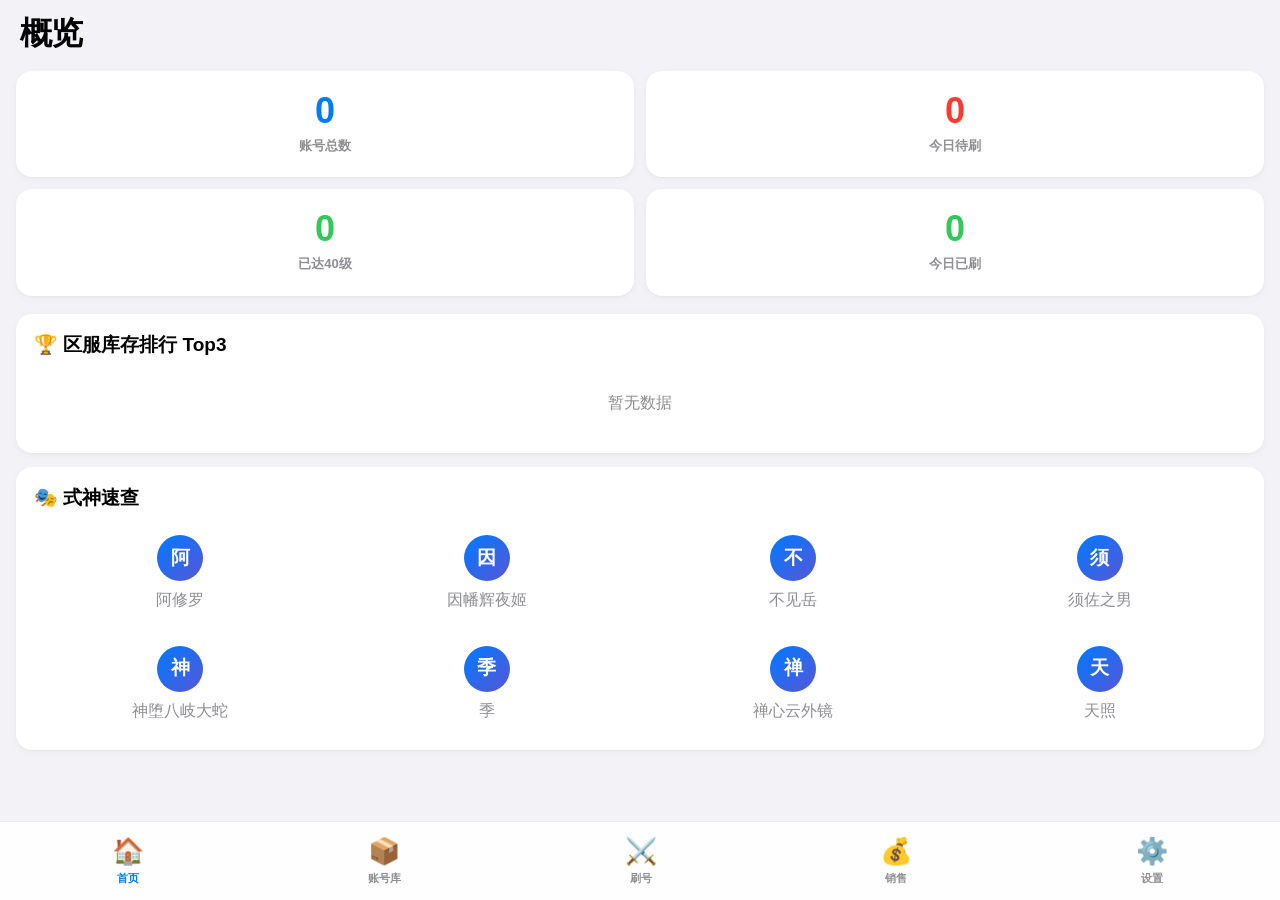
==== commit 99ce4b12: "优化：视图模式持久化 + 式神图标增大 + 布局调整" ====
--- a/index.html
+++ b/index.html
@@ -238,7 +238,7 @@
         }
         .ios-btn-sm {
             padding: 6px 10px;
-            font-size: 12px;
+            font-size: 16px;
             border-radius: 8px;
             font-weight: 600;
         }
@@ -529,14 +529,14 @@
             margin-top: 10px;
         }
         .account-shikigami-icon {
-            width: 28px;
-            height: 28px;
+            width: 44px;
+            height: 44px;
             border-radius: 50%;
             background: linear-gradient(135deg, var(--ios-blue), #5856D6);
             display: flex;
             align-items: center;
             justify-content: center;
-            font-size: 12px;
+            font-size: 16px;
             color: white;
             overflow: hidden;
             font-weight: 600;
@@ -548,8 +548,11 @@
             object-fit: cover;
         }
         .account-shikigami-more {
-            width: 28px;
-            height: 28px;
+            width: 44px;
+            height: 44px;
+            font-size: 14px;
+            width: 44px;
+            height: 44px;
             border-radius: 50%;
             background: var(--ios-gray);
             display: flex;
@@ -739,7 +742,7 @@
             background: var(--ios-gray);
         }
         .shikigami-name {
-            font-size: 12px;
+            font-size: 16px;
             color: var(--ios-text-secondary);
             text-align: center;
             font-weight: 500;
@@ -1244,7 +1247,7 @@
         let currentView = 'home';
         let selectedServerId = '';
         let actionSheetServerId = '';
-        let viewMode = 'list';
+        let viewMode = localStorage.getItem('account_view_mode') || 'list';
         let newShikigamiIconData = '';
         let editShikigamiIconData = '';
         function initData() {
@@ -1544,6 +1547,7 @@
             showToast(id ? '已更新' : '已添加');
         });
         function setViewMode(mode) {
+            localStorage.setItem("account_view_mode", mode);
             viewMode = mode;
             document.getElementById('viewListBtn').classList.toggle('active', mode === 'list');
             document.getElementById('viewGridBtn').classList.toggle('active', mode === 'grid');
@@ -1593,13 +1597,15 @@
             if (viewMode === 'list') {
                 container.innerHTML = accounts.map(a => `
                     <div class="account-card" data-id="${a.id}">
-                        <div class="account-header">
-                            <div class="account-info">
-                                <div class="account-name">${a.account}</div>
-                                <div class="account-meta">${a.phone || '未绑定手机'}</div>
-                                ${renderShikigamiIcons(a.shikigami)}
+                        <div class="account-header" style="flex-direction:column;gap:12px;">
+                            ${renderShikigamiIcons(a.shikigami)}
+                            <div class="account-info" style="width:100%;display:flex;justify-content:space-between;align-items:center;">
+                                <div>
+                                    <div class="account-name">${a.account}</div>
+                                    <div class="account-meta">${a.phone || '未绑定手机'}</div>
+                                </div>
+                                <span class="account-level ${a.level >= 40 ? 'green' : 'red'}">Lv.${a.level}</span>
                             </div>
-                            <span class="account-level ${a.level >= 40 ? 'green' : 'red'}">Lv.${a.level}</span>
                         </div>
                         <div class="account-actions">
                             <button class="ios-btn ios-btn-gray ios-btn-sm" onclick="copyAccountInfo('${a.id}')">复制</button>
@@ -1612,11 +1618,13 @@
             } else {
                 container.innerHTML = '<div class="account-grid">' + accounts.map(a => `
                     <div class="account-grid-card" data-id="${a.id}">
+                        <div style="margin-bottom:10px;">
+                            ${renderShikigamiIcons(a.shikigami)}
+                        </div>
                         <div class="account-grid-header">
                             <div style="flex:1;">
                                 <div class="account-grid-name">${a.account.substring(0, 12)}${a.account.length > 12 ? '...' : ''}</div>
                                 <div class="account-grid-meta">${a.phone ? a.phone.substring(0, 7) + '...' : '无手机'}</div>
-                                ${renderShikigamiIcons(a.shikigami)}
                             </div>
                             <span class="account-level ${a.level >= 40 ? 'green' : 'red'}" style="font-size:11px;padding:3px 8px;">Lv.${a.level}</span>
                         </div>
